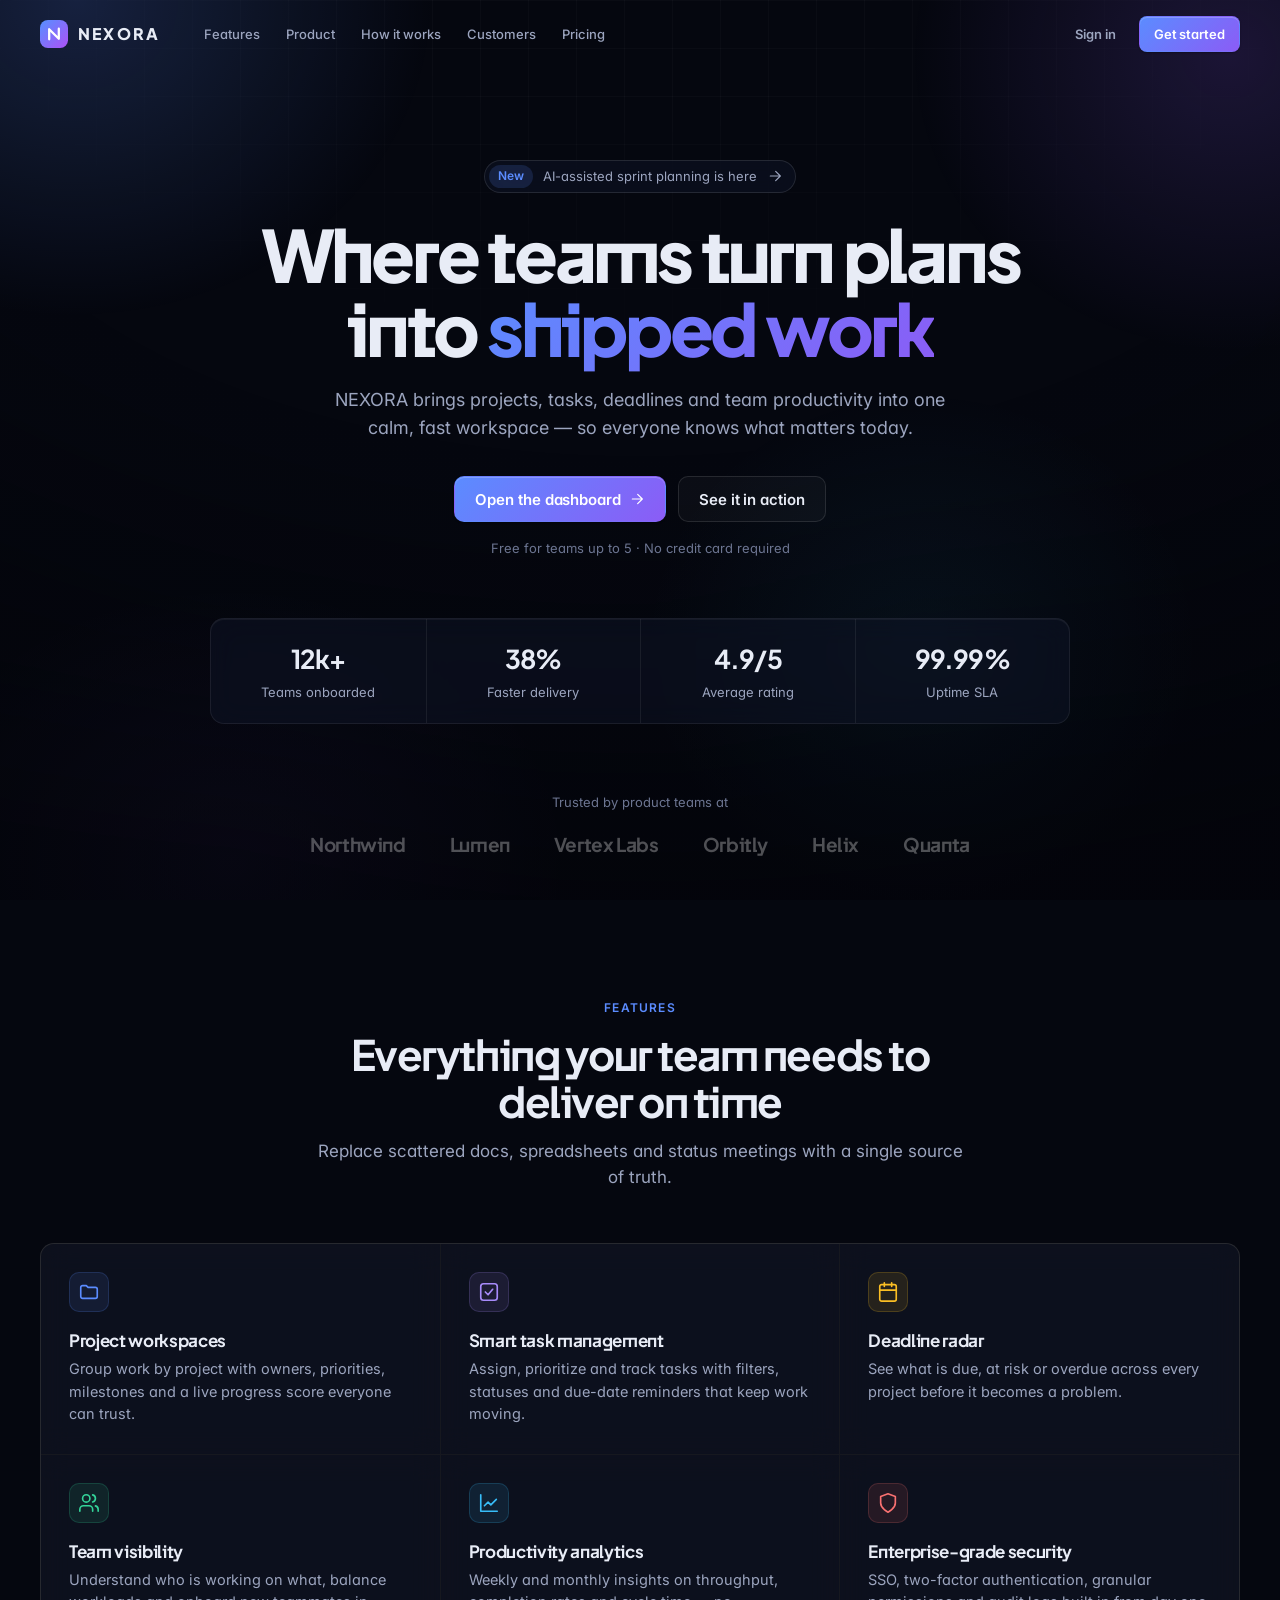
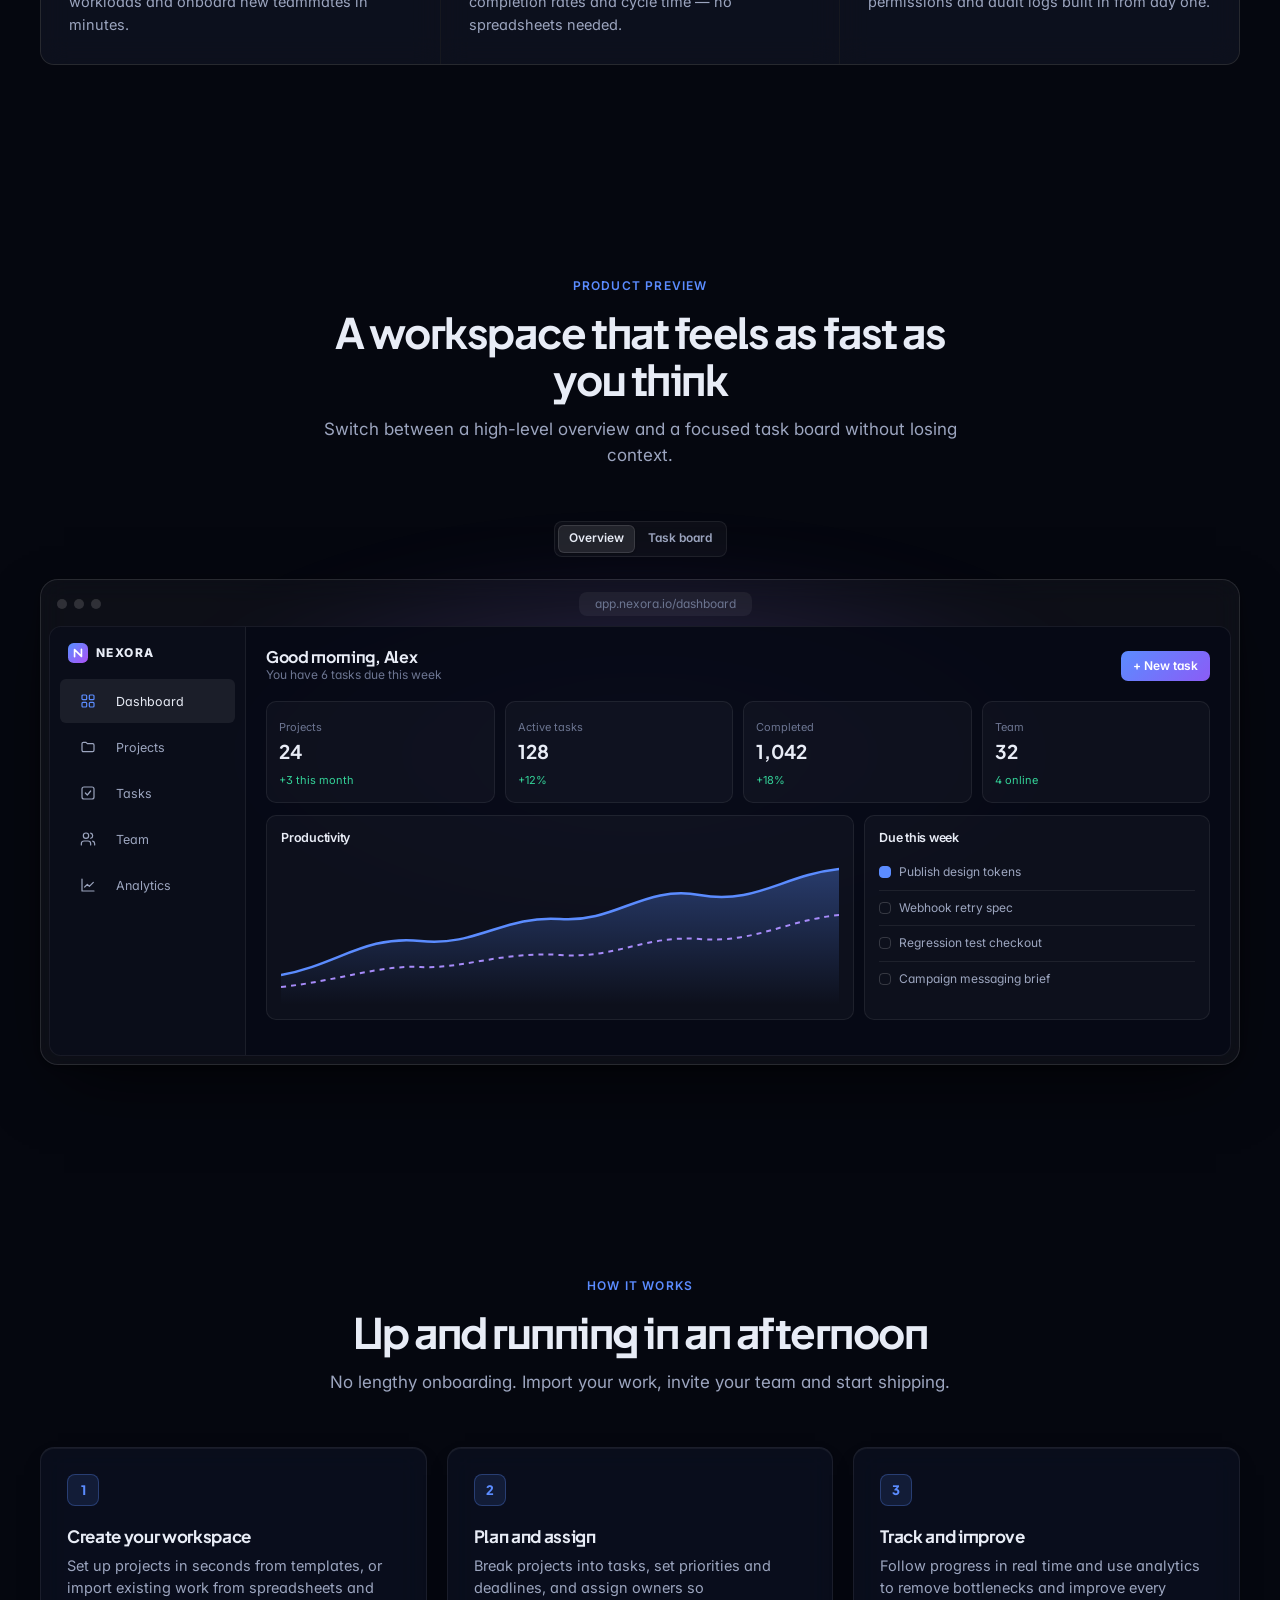
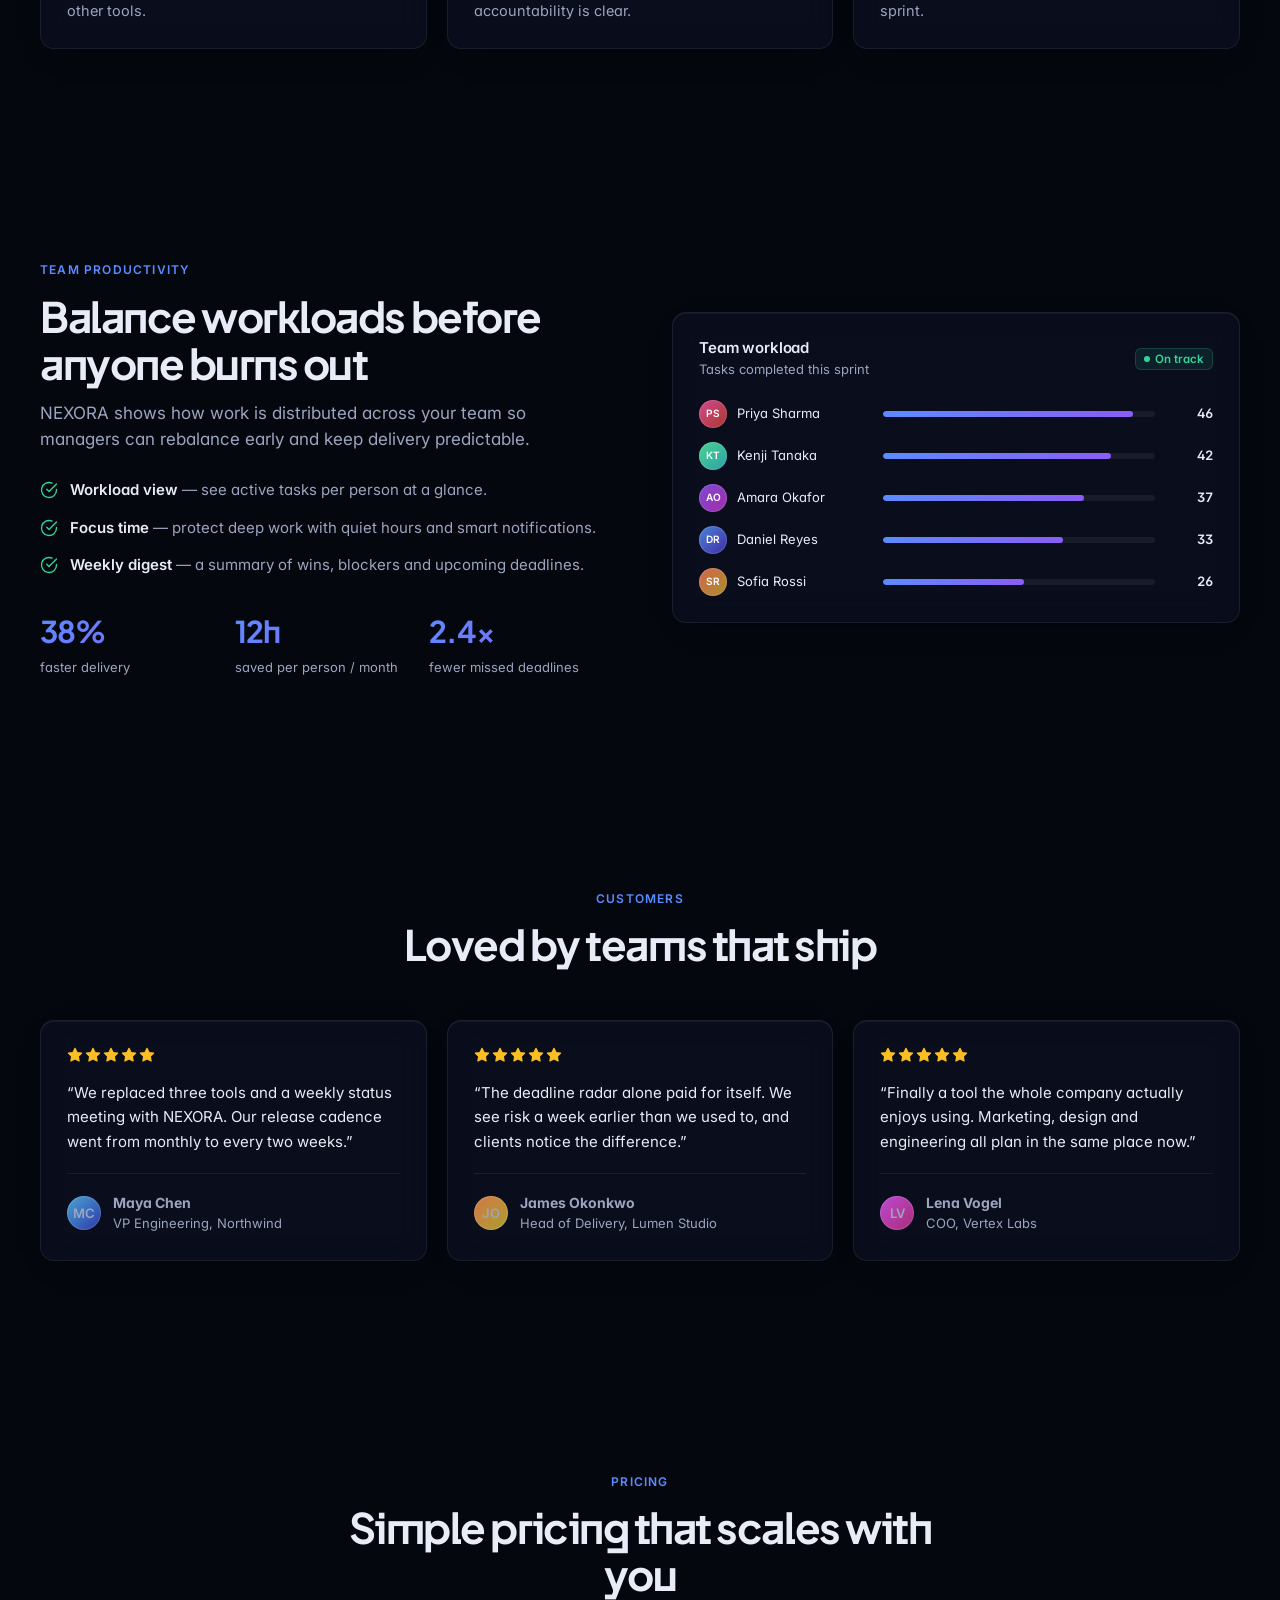
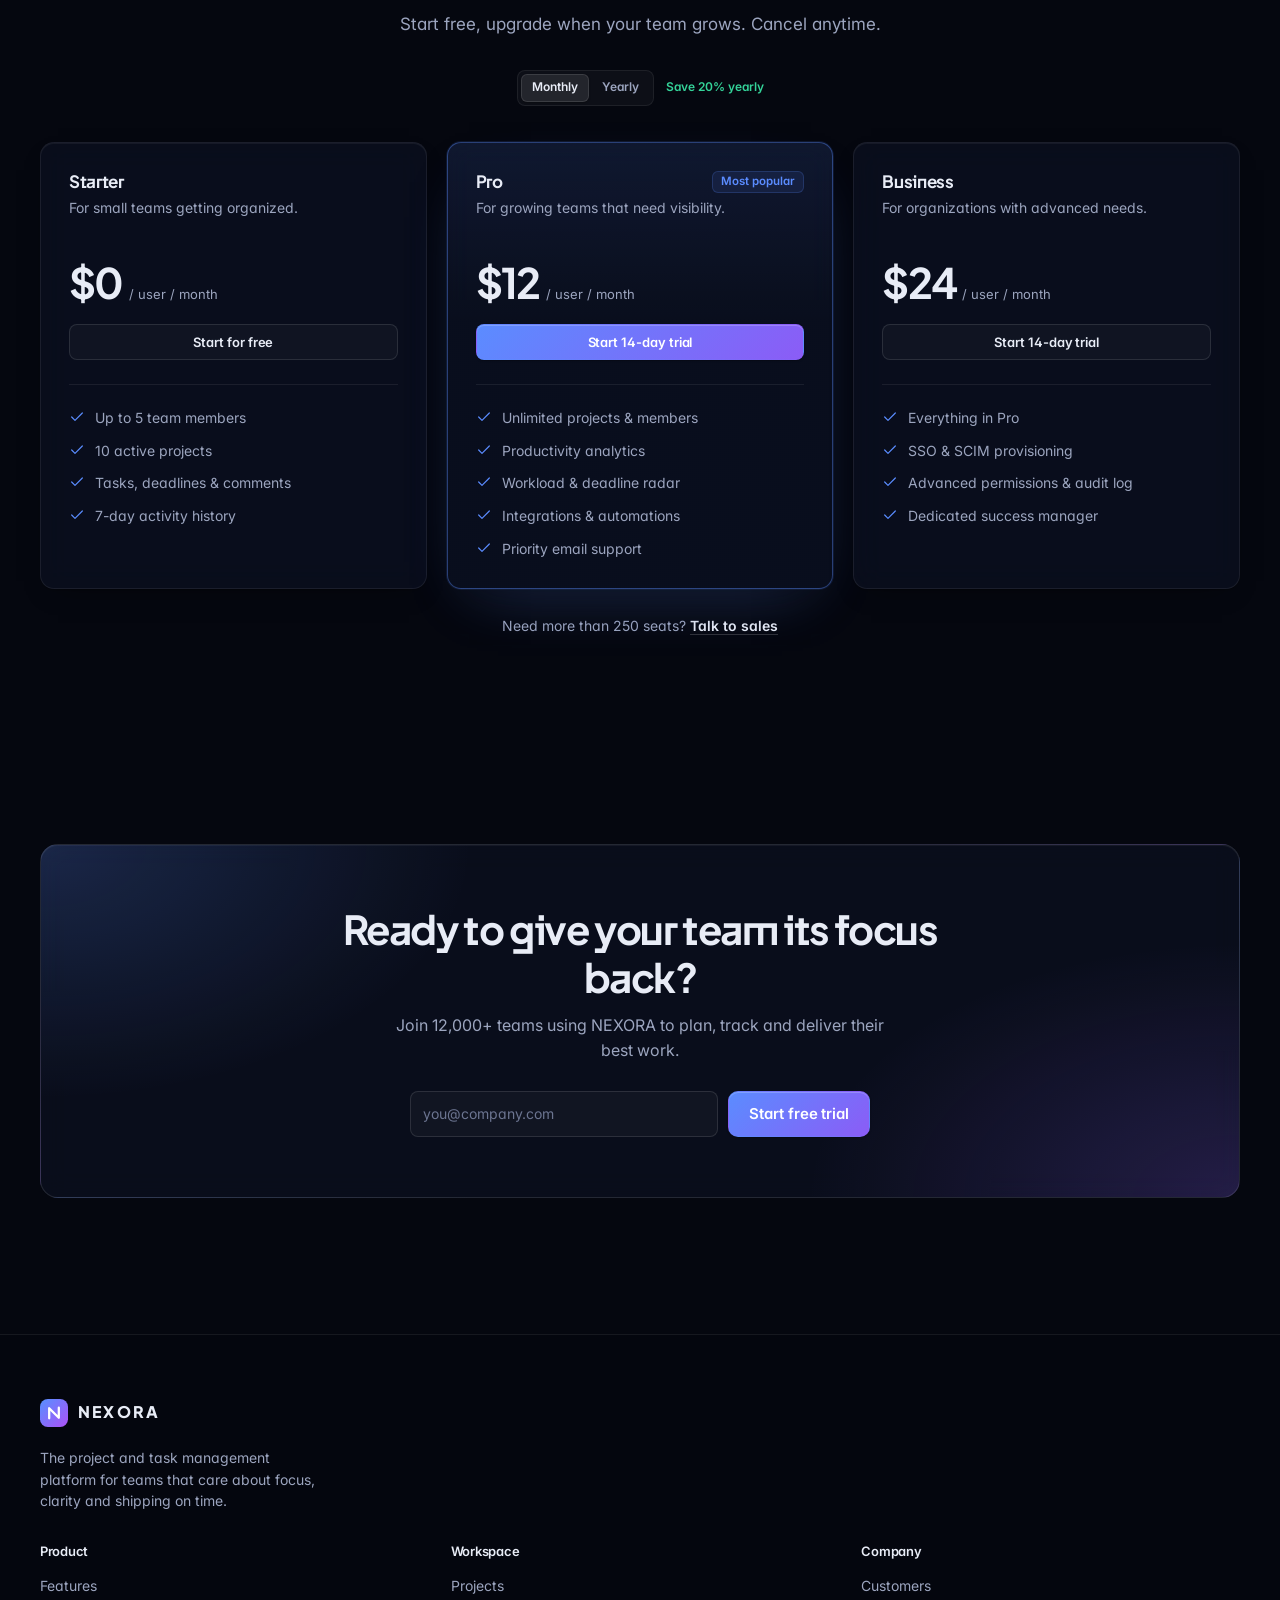
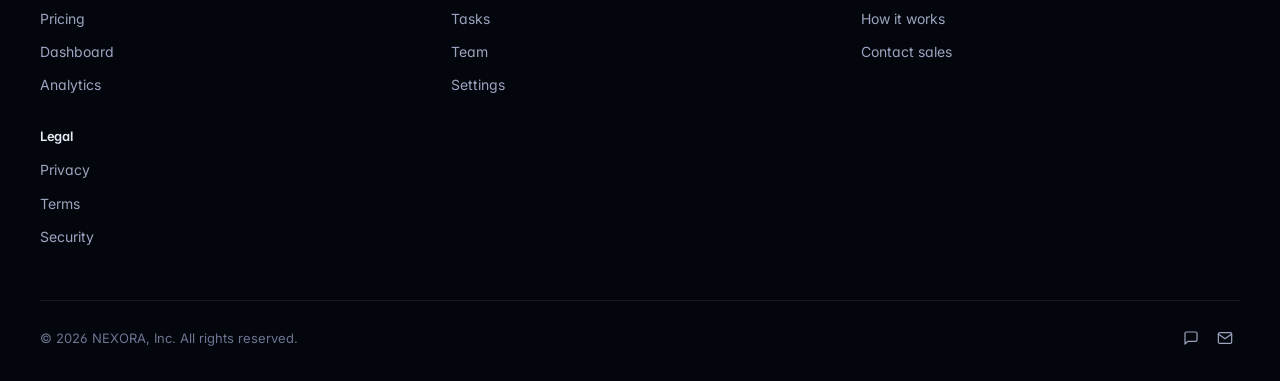
==== index.html @ 185739d5 "Create NEXORA version 1" ====
<!DOCTYPE html>
<html lang="en">
<head>
  <meta charset="UTF-8">
  <meta name="viewport" content="width=device-width, initial-scale=1">
  <title>NEXORA — Project & task management for high-performing teams</title>
  <meta name="description" content="NEXORA helps teams organize projects, tasks, deadlines and productivity in one calm, fast workspace.">
  <meta name="theme-color" content="#060913">
  <link rel="icon" href="assets/logo.svg" type="image/svg+xml">
  <link rel="preconnect" href="https://fonts.googleapis.com">
  <link rel="preconnect" href="https://fonts.gstatic.com" crossorigin>
  <link rel="stylesheet" href="https://fonts.googleapis.com/css2?family=Inter:wght@400;500;600;700&family=Plus+Jakarta+Sans:wght@600;700;800&display=swap" media="print" onload="this.media='all'">
  <noscript><link rel="stylesheet" href="https://fonts.googleapis.com/css2?family=Inter:wght@400;500;600;700&family=Plus+Jakarta+Sans:wght@600;700;800&display=swap"></noscript>
  <link rel="stylesheet" href="css/styles.css">
  <script>try{var a=JSON.parse(localStorage.getItem('nexora:appearance'))||{};for(var k in a)document.documentElement.setAttribute('data-'+k,a[k])}catch(e){}</script>
</head>
<body class="landing" data-page="landing">
  <a class="skip-link" href="#main">Skip to main content</a>

  <header class="site-header" id="site-header">
    <div class="container">
      <a href="index.html" class="brand" aria-label="NEXORA home">
        <img src="assets/logo.svg" alt="" width="32" height="32">
        <span>NEXORA</span>
      </a>
      <nav class="site-nav" aria-label="Primary">
        <ul>
          <li><a href="#features">Features</a></li>
          <li><a href="#preview">Product</a></li>
          <li><a href="#how-it-works">How it works</a></li>
          <li><a href="#testimonials">Customers</a></li>
          <li><a href="#pricing">Pricing</a></li>
        </ul>
      </nav>
      <div class="header-actions">
        <a href="dashboard.html" class="btn btn-ghost">Sign in</a>
        <a href="dashboard.html" class="btn btn-primary">Get started</a>
        <button class="btn-icon menu-toggle" type="button" aria-label="Open menu" aria-expanded="false" aria-controls="mobile-menu" data-action="toggle-site-menu">
          <span data-icon="menu"></span>
        </button>
      </div>
    </div>
    <nav class="mobile-menu" id="mobile-menu" aria-label="Mobile" hidden>
      <ul>
        <li><a href="#features">Features</a></li>
        <li><a href="#preview">Product</a></li>
        <li><a href="#how-it-works">How it works</a></li>
        <li><a href="#testimonials">Customers</a></li>
        <li><a href="#pricing">Pricing</a></li>
      </ul>
      <a href="dashboard.html" class="btn btn-secondary">Sign in</a>
      <a href="dashboard.html" class="btn btn-primary">Get started free</a>
    </nav>
  </header>

  <main id="main">
    <!-- Hero -->
    <section class="hero" aria-labelledby="hero-title">
      <div class="container">
        <a href="#features" class="hero-badge">
          <span class="tag">New</span>
          AI-assisted sprint planning is here
          <span data-icon="arrow-right" data-icon-class="icon-sm"></span>
        </a>
        <h1 class="hero-title" id="hero-title">Where teams turn plans into <span class="gradient-text">shipped work</span></h1>
        <p class="hero-sub">NEXORA brings projects, tasks, deadlines and team productivity into one calm, fast workspace — so everyone knows what matters today.</p>
        <div class="hero-actions">
          <a href="dashboard.html" class="btn btn-primary btn-lg">
            Open the dashboard
            <span data-icon="arrow-right" data-icon-class="icon-sm"></span>
          </a>
          <a href="#preview" class="btn btn-secondary btn-lg">See it in action</a>
        </div>
        <p class="hero-note">Free for teams up to 5 · No credit card required</p>

        <ul class="hero-stats" aria-label="NEXORA in numbers">
          <li class="hero-stat"><strong>12k+</strong><span>Teams onboarded</span></li>
          <li class="hero-stat"><strong>38%</strong><span>Faster delivery</span></li>
          <li class="hero-stat"><strong>4.9/5</strong><span>Average rating</span></li>
          <li class="hero-stat"><strong>99.99%</strong><span>Uptime SLA</span></li>
        </ul>

        <div class="logos">
          <p>Trusted by product teams at</p>
          <div class="logo-row" aria-label="Customer logos">
            <span>Northwind</span>
            <span>Lumen</span>
            <span>Vertex&nbsp;Labs</span>
            <span>Orbitly</span>
            <span>Helix</span>
            <span>Quanta</span>
          </div>
        </div>
      </div>
    </section>

    <!-- Features -->
    <section class="section" id="features" aria-labelledby="features-title">
      <div class="container">
        <div class="section-head">
          <span class="eyebrow">Features</span>
          <h2 class="section-title" id="features-title">Everything your team needs to deliver on time</h2>
          <p class="section-sub">Replace scattered docs, spreadsheets and status meetings with a single source of truth.</p>
        </div>
        <div class="features-grid">
          <article class="card feature-card">
            <span class="icon-tile" data-tone="accent"><span data-icon="folder" data-icon-class="icon-lg"></span></span>
            <h3>Project workspaces</h3>
            <p>Group work by project with owners, priorities, milestones and a live progress score everyone can trust.</p>
          </article>
          <article class="card feature-card">
            <span class="icon-tile" data-tone="violet"><span data-icon="check-square" data-icon-class="icon-lg"></span></span>
            <h3>Smart task management</h3>
            <p>Assign, prioritize and track tasks with filters, statuses and due-date reminders that keep work moving.</p>
          </article>
          <article class="card feature-card">
            <span class="icon-tile" data-tone="warning"><span data-icon="calendar" data-icon-class="icon-lg"></span></span>
            <h3>Deadline radar</h3>
            <p>See what is due, at risk or overdue across every project before it becomes a problem.</p>
          </article>
          <article class="card feature-card">
            <span class="icon-tile" data-tone="success"><span data-icon="users" data-icon-class="icon-lg"></span></span>
            <h3>Team visibility</h3>
            <p>Understand who is working on what, balance workloads and onboard new teammates in minutes.</p>
          </article>
          <article class="card feature-card">
            <span class="icon-tile" data-tone="info"><span data-icon="chart" data-icon-class="icon-lg"></span></span>
            <h3>Productivity analytics</h3>
            <p>Weekly and monthly insights on throughput, completion rates and cycle time — no spreadsheets needed.</p>
          </article>
          <article class="card feature-card">
            <span class="icon-tile" data-tone="danger"><span data-icon="shield" data-icon-class="icon-lg"></span></span>
            <h3>Enterprise-grade security</h3>
            <p>SSO, two-factor authentication, granular permissions and audit logs built in from day one.</p>
          </article>
        </div>
      </div>
    </section>

    <!-- Product preview -->
    <section class="section" id="preview" aria-labelledby="preview-title">
      <div class="container">
        <div class="section-head">
          <span class="eyebrow">Product preview</span>
          <h2 class="section-title" id="preview-title">A workspace that feels as fast as you think</h2>
          <p class="section-sub">Switch between a high-level overview and a focused task board without losing context.</p>
        </div>

        <div class="preview" data-tabs>
          <div class="preview-tabs">
            <div class="segmented" role="tablist" aria-label="Product preview views">
              <button type="button" role="tab" id="tab-overview" aria-controls="panel-overview" aria-selected="true">Overview</button>
              <button type="button" role="tab" id="tab-board" aria-controls="panel-board" aria-selected="false" tabindex="-1">Task board</button>
            </div>
          </div>

          <div class="preview-frame">
            <div class="preview-chrome" aria-hidden="true">
              <span></span><span></span><span></span>
              <span class="url">app.nexora.io/dashboard</span>
            </div>
            <div class="preview-window">
              <div class="mock-side" aria-hidden="true">
                <div class="mock-brand"><img src="assets/logo.svg" alt="">NEXORA</div>
                <div class="mock-nav">
                  <span class="active"><span data-icon="dashboard" data-icon-class="icon-sm"></span>Dashboard</span>
                  <span><span data-icon="folder" data-icon-class="icon-sm"></span>Projects</span>
                  <span><span data-icon="check-square" data-icon-class="icon-sm"></span>Tasks</span>
                  <span><span data-icon="users" data-icon-class="icon-sm"></span>Team</span>
                  <span><span data-icon="chart" data-icon-class="icon-sm"></span>Analytics</span>
                </div>
              </div>

              <div class="mock-main" role="tabpanel" id="panel-overview" aria-labelledby="tab-overview">
                <div class="mock-head">
                  <div>
                    <h3>Good morning, Alex</h3>
                    <p>You have 6 tasks due this week</p>
                  </div>
                  <span class="mock-pill">+ New task</span>
                </div>
                <div class="mock-stats">
                  <div class="mock-stat"><span>Projects</span><strong>24</strong><em>+3 this month</em></div>
                  <div class="mock-stat"><span>Active tasks</span><strong>128</strong><em>+12%</em></div>
                  <div class="mock-stat"><span>Completed</span><strong>1,042</strong><em>+18%</em></div>
                  <div class="mock-stat"><span>Team</span><strong>32</strong><em>4 online</em></div>
                </div>
                <div class="mock-grid">
                  <div class="mock-card">
                    <h4>Productivity</h4>
                    <svg class="mock-chart" viewBox="0 0 400 150" preserveAspectRatio="none" aria-hidden="true">
                      <defs>
                        <linearGradient id="mockFill" x1="0" y1="0" x2="0" y2="1">
                          <stop offset="0" stop-color="#5b8cff" stop-opacity=".35"/>
                          <stop offset="1" stop-color="#5b8cff" stop-opacity="0"/>
                        </linearGradient>
                      </defs>
                      <path d="M0 120 C40 110 60 80 100 86 S160 60 200 64 S260 30 300 40 S360 20 400 14 V150 H0Z" fill="url(#mockFill)"/>
                      <path d="M0 120 C40 110 60 80 100 86 S160 60 200 64 S260 30 300 40 S360 20 400 14" fill="none" stroke="#5b8cff" stroke-width="2.5" vector-effect="non-scaling-stroke"/>
                      <path d="M0 132 C40 126 70 110 100 112 S160 96 200 100 S260 80 300 84 S360 66 400 60" fill="none" stroke="#a78bfa" stroke-width="2" stroke-dasharray="5 5" vector-effect="non-scaling-stroke"/>
                    </svg>
                  </div>
                  <div class="mock-card">
                    <h4>Due this week</h4>
                    <div class="mock-task"><i class="done"></i><span>Publish design tokens</span></div>
                    <div class="mock-task"><i></i><span>Webhook retry spec</span></div>
                    <div class="mock-task"><i></i><span>Regression test checkout</span></div>
                    <div class="mock-task"><i></i><span>Campaign messaging brief</span></div>
                  </div>
                </div>
              </div>

              <div class="mock-main" role="tabpanel" id="panel-board" aria-labelledby="tab-board" hidden>
                <div class="mock-head">
                  <div>
                    <h3>Atlas Mobile App</h3>
                    <p>Sprint 14 · 9 days remaining</p>
                  </div>
                  <span class="mock-pill">+ Add task</span>
                </div>
                <div class="mock-board">
                  <div class="mock-col">
                    <h4>To do <span>3</span></h4>
                    <div class="mock-ticket"><p>Usability test new navigation</p><div class="row"><span class="badge" data-tone="warning">Medium</span><span class="avatar avatar-xs" style="--hue:12">SR</span></div></div>
                    <div class="mock-ticket"><p>Offline banner copy</p><div class="row"><span class="badge" data-tone="success">Low</span><span class="avatar avatar-xs" style="--hue:262">AO</span></div></div>
                  </div>
                  <div class="mock-col">
                    <h4>In progress <span>2</span></h4>
                    <div class="mock-ticket"><p>Offline sync conflict rules</p><div class="row"><span class="badge" data-tone="danger">High</span><span class="avatar avatar-xs" style="--hue:330">PS</span></div></div>
                    <div class="mock-ticket"><p>Push permission flow</p><div class="row"><span class="badge" data-tone="warning">Medium</span><span class="avatar avatar-xs" style="--hue:150">KT</span></div></div>
                  </div>
                  <div class="mock-col">
                    <h4>Done <span>5</span></h4>
                    <div class="mock-ticket"><p>New tab bar icons</p><div class="row"><span class="badge" data-tone="success">Low</span><span class="avatar avatar-xs" style="--hue:12">SR</span></div></div>
                    <div class="mock-ticket"><p>Crash reporting setup</p><div class="row"><span class="badge" data-tone="danger">High</span><span class="avatar avatar-xs" style="--hue:190">LM</span></div></div>
                  </div>
                </div>
              </div>
            </div>
          </div>
        </div>
      </div>
    </section>

    <!-- How it works -->
    <section class="section" id="how-it-works" aria-labelledby="how-title">
      <div class="container">
        <div class="section-head">
          <span class="eyebrow">How it works</span>
          <h2 class="section-title" id="how-title">Up and running in an afternoon</h2>
          <p class="section-sub">No lengthy onboarding. Import your work, invite your team and start shipping.</p>
        </div>
        <ol class="steps">
          <li class="card step">
            <span class="step-num" aria-hidden="true">1</span>
            <h3>Create your workspace</h3>
            <p>Set up projects in seconds from templates, or import existing work from spreadsheets and other tools.</p>
          </li>
          <li class="card step">
            <span class="step-num" aria-hidden="true">2</span>
            <h3>Plan and assign</h3>
            <p>Break projects into tasks, set priorities and deadlines, and assign owners so accountability is clear.</p>
          </li>
          <li class="card step">
            <span class="step-num" aria-hidden="true">3</span>
            <h3>Track and improve</h3>
            <p>Follow progress in real time and use analytics to remove bottlenecks and improve every sprint.</p>
          </li>
        </ol>
      </div>
    </section>

    <!-- Team productivity -->
    <section class="section" id="productivity" aria-labelledby="productivity-title">
      <div class="container split">
        <div>
          <div class="section-head">
            <span class="eyebrow">Team productivity</span>
            <h2 class="section-title" id="productivity-title">Balance workloads before anyone burns out</h2>
            <p class="section-sub">NEXORA shows how work is distributed across your team so managers can rebalance early and keep delivery predictable.</p>
          </div>
          <ul class="check-points">
            <li><span data-icon="check-circle"></span><span><strong>Workload view</strong> — see active tasks per person at a glance.</span></li>
            <li><span data-icon="check-circle"></span><span><strong>Focus time</strong> — protect deep work with quiet hours and smart notifications.</span></li>
            <li><span data-icon="check-circle"></span><span><strong>Weekly digest</strong> — a summary of wins, blockers and upcoming deadlines.</span></li>
          </ul>
          <div class="metric-row">
            <div class="metric"><strong class="gradient-text">38%</strong><span>faster delivery</span></div>
            <div class="metric"><strong class="gradient-text">12h</strong><span>saved per person / month</span></div>
            <div class="metric"><strong class="gradient-text">2.4×</strong><span>fewer missed deadlines</span></div>
          </div>
        </div>

        <div class="card productivity-card glass">
          <div class="row between">
            <div>
              <h3 class="card-title">Team workload</h3>
              <p class="card-sub">Tasks completed this sprint</p>
            </div>
            <span class="badge badge-dot" data-tone="success">On track</span>
          </div>
          <ul class="hbar-list">
            <li class="hbar"><span class="hbar-label"><span class="avatar avatar-sm" style="--hue:330">PS</span><span class="truncate">Priya Sharma</span></span><span class="hbar-track"><span class="hbar-fill" style="--value:92%"></span></span><span class="hbar-value">46</span></li>
            <li class="hbar"><span class="hbar-label"><span class="avatar avatar-sm" style="--hue:150">KT</span><span class="truncate">Kenji Tanaka</span></span><span class="hbar-track"><span class="hbar-fill" style="--value:84%"></span></span><span class="hbar-value">42</span></li>
            <li class="hbar"><span class="hbar-label"><span class="avatar avatar-sm" style="--hue:262">AO</span><span class="truncate">Amara Okafor</span></span><span class="hbar-track"><span class="hbar-fill" style="--value:74%"></span></span><span class="hbar-value">37</span></li>
            <li class="hbar"><span class="hbar-label"><span class="avatar avatar-sm" style="--hue:215">DR</span><span class="truncate">Daniel Reyes</span></span><span class="hbar-track"><span class="hbar-fill" style="--value:66%"></span></span><span class="hbar-value">33</span></li>
            <li class="hbar"><span class="hbar-label"><span class="avatar avatar-sm" style="--hue:12">SR</span><span class="truncate">Sofia Rossi</span></span><span class="hbar-track"><span class="hbar-fill" style="--value:52%"></span></span><span class="hbar-value">26</span></li>
          </ul>
        </div>
      </div>
    </section>

    <!-- Testimonials -->
    <section class="section" id="testimonials" aria-labelledby="testimonials-title">
      <div class="container">
        <div class="section-head">
          <span class="eyebrow">Customers</span>
          <h2 class="section-title" id="testimonials-title">Loved by teams that ship</h2>
        </div>
        <div class="testimonials">
          <figure class="card testimonial">
            <div class="stars" role="img" aria-label="5 out of 5 stars">
              <span data-icon="star" data-icon-class="icon-sm"></span><span data-icon="star" data-icon-class="icon-sm"></span><span data-icon="star" data-icon-class="icon-sm"></span><span data-icon="star" data-icon-class="icon-sm"></span><span data-icon="star" data-icon-class="icon-sm"></span>
            </div>
            <blockquote>“We replaced three tools and a weekly status meeting with NEXORA. Our release cadence went from monthly to every two weeks.”</blockquote>
            <figcaption>
              <span class="avatar" style="--hue:200">MC</span>
              <span><strong>Maya Chen</strong><span>VP Engineering, Northwind</span></span>
            </figcaption>
          </figure>
          <figure class="card testimonial">
            <div class="stars" role="img" aria-label="5 out of 5 stars">
              <span data-icon="star" data-icon-class="icon-sm"></span><span data-icon="star" data-icon-class="icon-sm"></span><span data-icon="star" data-icon-class="icon-sm"></span><span data-icon="star" data-icon-class="icon-sm"></span><span data-icon="star" data-icon-class="icon-sm"></span>
            </div>
            <blockquote>“The deadline radar alone paid for itself. We see risk a week earlier than we used to, and clients notice the difference.”</blockquote>
            <figcaption>
              <span class="avatar" style="--hue:20">JO</span>
              <span><strong>James Okonkwo</strong><span>Head of Delivery, Lumen Studio</span></span>
            </figcaption>
          </figure>
          <figure class="card testimonial">
            <div class="stars" role="img" aria-label="5 out of 5 stars">
              <span data-icon="star" data-icon-class="icon-sm"></span><span data-icon="star" data-icon-class="icon-sm"></span><span data-icon="star" data-icon-class="icon-sm"></span><span data-icon="star" data-icon-class="icon-sm"></span><span data-icon="star" data-icon-class="icon-sm"></span>
            </div>
            <blockquote>“Finally a tool the whole company actually enjoys using. Marketing, design and engineering all plan in the same place now.”</blockquote>
            <figcaption>
              <span class="avatar" style="--hue:290">LV</span>
              <span><strong>Lena Vogel</strong><span>COO, Vertex Labs</span></span>
            </figcaption>
          </figure>
        </div>
      </div>
    </section>

    <!-- Pricing -->
    <section class="section" id="pricing" aria-labelledby="pricing-title">
      <div class="container">
        <div class="section-head">
          <span class="eyebrow">Pricing</span>
          <h2 class="section-title" id="pricing-title">Simple pricing that scales with you</h2>
          <p class="section-sub">Start free, upgrade when your team grows. Cancel anytime.</p>
        </div>

        <div class="billing-toggle">
          <div class="segmented" role="group" aria-label="Billing period">
            <button type="button" aria-pressed="true" data-billing="monthly">Monthly</button>
            <button type="button" aria-pressed="false" data-billing="yearly">Yearly</button>
          </div>
          <span class="save-tag">Save 20% yearly</span>
        </div>

        <div class="pricing-grid">
          <article class="card price-card">
            <h3 class="price-name">Starter</h3>
            <p class="price-desc">For small teams getting organized.</p>
            <p class="price"><strong data-monthly="$0" data-yearly="$0">$0</strong><span>/ user / month</span></p>
            <a href="dashboard.html" class="btn btn-secondary btn-block">Start for free</a>
            <ul class="price-features">
              <li><span data-icon="check" data-icon-class="icon-sm"></span>Up to 5 team members</li>
              <li><span data-icon="check" data-icon-class="icon-sm"></span>10 active projects</li>
              <li><span data-icon="check" data-icon-class="icon-sm"></span>Tasks, deadlines &amp; comments</li>
              <li><span data-icon="check" data-icon-class="icon-sm"></span>7-day activity history</li>
            </ul>
          </article>
          <article class="card price-card featured">
            <div class="row between">
              <h3 class="price-name">Pro</h3>
              <span class="badge" data-tone="accent">Most popular</span>
            </div>
            <p class="price-desc">For growing teams that need visibility.</p>
            <p class="price"><strong data-monthly="$12" data-yearly="$10">$12</strong><span>/ user / month</span></p>
            <a href="dashboard.html" class="btn btn-primary btn-block">Start 14-day trial</a>
            <ul class="price-features">
              <li><span data-icon="check" data-icon-class="icon-sm"></span>Unlimited projects &amp; members</li>
              <li><span data-icon="check" data-icon-class="icon-sm"></span>Productivity analytics</li>
              <li><span data-icon="check" data-icon-class="icon-sm"></span>Workload &amp; deadline radar</li>
              <li><span data-icon="check" data-icon-class="icon-sm"></span>Integrations &amp; automations</li>
              <li><span data-icon="check" data-icon-class="icon-sm"></span>Priority email support</li>
            </ul>
          </article>
          <article class="card price-card">
            <h3 class="price-name">Business</h3>
            <p class="price-desc">For organizations with advanced needs.</p>
            <p class="price"><strong data-monthly="$24" data-yearly="$20">$24</strong><span>/ user / month</span></p>
            <a href="dashboard.html" class="btn btn-secondary btn-block">Start 14-day trial</a>
            <ul class="price-features">
              <li><span data-icon="check" data-icon-class="icon-sm"></span>Everything in Pro</li>
              <li><span data-icon="check" data-icon-class="icon-sm"></span>SSO &amp; SCIM provisioning</li>
              <li><span data-icon="check" data-icon-class="icon-sm"></span>Advanced permissions &amp; audit log</li>
              <li><span data-icon="check" data-icon-class="icon-sm"></span>Dedicated success manager</li>
            </ul>
          </article>
        </div>
        <p class="pricing-note">Need more than 250 seats? <a href="#cta">Talk to sales</a></p>
      </div>
    </section>

    <!-- CTA -->
    <section class="section" id="cta" aria-labelledby="cta-title">
      <div class="container">
        <div class="cta-band">
          <h2 id="cta-title">Ready to give your team its focus back?</h2>
          <p>Join 12,000+ teams using NEXORA to plan, track and deliver their best work.</p>
          <form class="cta-form" id="cta-form" novalidate>
            <div class="field">
              <label class="sr-only" for="cta-email">Work email</label>
              <input class="input" id="cta-email" name="email" type="email" placeholder="you@company.com" autocomplete="email" required data-label="Work email">
            </div>
            <button type="submit" class="btn btn-primary btn-lg">Start free trial</button>
          </form>
        </div>
      </div>
    </section>
  </main>

  <footer class="site-footer">
    <div class="container">
      <div class="footer-grid">
        <div class="footer-brand">
          <a href="index.html" class="brand" aria-label="NEXORA home">
            <img src="assets/logo.svg" alt="" width="32" height="32">
            <span>NEXORA</span>
          </a>
          <p>The project and task management platform for teams that care about focus, clarity and shipping on time.</p>
        </div>
        <nav class="footer-col" aria-label="Product">
          <h3>Product</h3>
          <ul>
            <li><a href="#features">Features</a></li>
            <li><a href="#pricing">Pricing</a></li>
            <li><a href="dashboard.html">Dashboard</a></li>
            <li><a href="analytics.html">Analytics</a></li>
          </ul>
        </nav>
        <nav class="footer-col" aria-label="Workspace">
          <h3>Workspace</h3>
          <ul>
            <li><a href="projects.html">Projects</a></li>
            <li><a href="tasks.html">Tasks</a></li>
            <li><a href="team.html">Team</a></li>
            <li><a href="settings.html">Settings</a></li>
          </ul>
        </nav>
        <nav class="footer-col" aria-label="Company">
          <h3>Company</h3>
          <ul>
            <li><a href="#testimonials">Customers</a></li>
            <li><a href="#how-it-works">How it works</a></li>
            <li><a href="#cta">Contact sales</a></li>
          </ul>
        </nav>
        <nav class="footer-col" aria-label="Legal">
          <h3>Legal</h3>
          <ul>
            <li><button type="button" class="link-btn" data-action="coming-soon" data-label="Our privacy policy">Privacy</button></li>
            <li><button type="button" class="link-btn" data-action="coming-soon" data-label="Our terms of service">Terms</button></li>
            <li><button type="button" class="link-btn" data-action="coming-soon" data-label="Our security overview">Security</button></li>
          </ul>
        </nav>
      </div>
      <div class="footer-bottom">
        <p>© <span data-year>2026</span> NEXORA, Inc. All rights reserved.</p>
        <div class="socials">
          <button type="button" class="btn-icon sm" data-action="coming-soon" data-label="The NEXORA community" aria-label="NEXORA community"><span data-icon="message" data-icon-class="icon-sm"></span></button>          <a class="btn-icon sm" href="mailto:hello@nexora.app" aria-label="Email NEXORA"><span data-icon="mail" data-icon-class="icon-sm"></span></a>
        </div>
      </div>
    </div>
  </footer>

  <script src="js/main.js" defer></script>
</body>
</html>
---- css/styles.css ----
/* ==========================================================================
   NEXORA — Version 1 · Dark Glassmorphism
   --------------------------------------------------------------------------
   All visual decisions live in the design tokens (section 1). Markup and
   JavaScript only rely on class names, so another visual version can replace
   this file (or override the tokens) without touching HTML or JS.

   Depth model
   · Canvas   — near-black base, ambient gradient orbs, faint grid, vignette
   · Glass 1  — content cards: most transparent, light blur
   · Glass 2  — app chrome (sidebar, topbar): denser, stronger blur
   · Glass 3  — overlays (menus, modals, toasts): densest, strongest blur

   1. Design tokens
   2. Base & canvas
   3. Utilities
   4. Components
   5. App shell (sidebar + topbar)
   6. Landing page
   7. App pages
   8. Charts
   9. Loading states
   10. Responsive
   11. User preferences & reduced motion
   ========================================================================== */

/* 1. Design tokens --------------------------------------------------------- */
:root {
  color-scheme: dark;

  --font-sans: "Inter", system-ui, -apple-system, "Segoe UI", Roboto, sans-serif;
  --font-display: "Plus Jakarta Sans", var(--font-sans);

  --fs-xs: 12px;
  --fs-sm: 13px;
  --fs-base: 14px;
  --fs-md: 15px;
  --fs-lg: 16px;
  --fs-xl: 20px;
  --fs-2xl: 26px;

  --bg: #05070f;
  --bg-elevated: #0a0f1e;

  /* Glass levels */
  --glass-0: rgba(255, 255, 255, 0.03);
  --glass-1: rgba(17, 23, 43, 0.46);
  --glass-2: rgba(10, 14, 29, 0.66);
  --glass-3: rgba(13, 18, 36, 0.9);
  --blur-1: 14px;
  --blur-2: 22px;
  --blur-3: 30px;
  --glass-edge: inset 0 1px 0 rgba(255, 255, 255, 0.05);

  --surface-hover: rgba(255, 255, 255, 0.05);
  --surface-active: rgba(255, 255, 255, 0.08);

  --border-1: rgba(255, 255, 255, 0.07);
  --border-2: rgba(255, 255, 255, 0.11);
  --border-3: rgba(255, 255, 255, 0.17);

  --text: #e8ecf6;
  --text-muted: #9ca5bf;
  --text-subtle: #6c7591;

  --accent: #5b8cff;
  --accent-rgb: 91, 140, 255;
  --accent-2: #8b5cf6;
  --accent-2-rgb: 139, 92, 246;
  --accent-contrast: #ffffff;
  --gradient: linear-gradient(135deg, var(--accent), var(--accent-2));

  --success-rgb: 52, 211, 153;
  --warning-rgb: 251, 191, 36;
  --danger-rgb: 248, 113, 113;
  --info-rgb: 56, 189, 248;
  --violet-rgb: 167, 139, 250;
  --neutral-rgb: 156, 165, 191;
  --success: rgb(var(--success-rgb));
  --warning: rgb(var(--warning-rgb));
  --danger: rgb(var(--danger-rgb));

  --radius-xs: 5px;
  --radius-sm: 8px;
  --radius-md: 10px;
  --radius-lg: 14px;
  --radius-xl: 18px;
  --radius-full: 999px;

  --shadow-1: 0 1px 2px rgba(0, 0, 0, 0.25), 0 10px 28px -18px rgba(0, 0, 0, 0.7);
  --shadow-2: 0 18px 40px -22px rgba(0, 0, 0, 0.75);
  --shadow-3: 0 28px 70px -24px rgba(0, 0, 0, 0.8), 0 2px 10px rgba(0, 0, 0, 0.35);
  --focus-ring: 0 0 0 3px rgba(var(--accent-rgb), 0.28);

  --sidebar-w: 248px;
  --topbar-h: 60px;
  --page-pad: 32px;
  --gap: 20px;
  --density: 1;

  --ease: cubic-bezier(0.2, 0.8, 0.2, 1);
  --dur: 0.18s;
}

[data-accent="violet"] {
  --accent: #8b5cf6;
  --accent-rgb: 139, 92, 246;
  --accent-2: #d946ef;
  --accent-2-rgb: 217, 70, 239;
}
[data-accent="cyan"] {
  --accent: #22d3ee;
  --accent-rgb: 34, 211, 238;
  --accent-2: #3b82f6;
  --accent-2-rgb: 59, 130, 246;
  --accent-contrast: #04121f;
}
[data-accent="emerald"] {
  --accent: #10b981;
  --accent-rgb: 16, 185, 129;
  --accent-2: #22d3ee;
  --accent-2-rgb: 34, 211, 238;
  --accent-contrast: #03140f;
}
[data-density="compact"] { --density: 0.78; --gap: 16px; }
[data-transparency="reduced"] {
  --glass-1: rgba(15, 20, 38, 0.97);
  --glass-2: rgba(10, 14, 29, 0.99);
  --glass-3: rgba(13, 18, 36, 1);
  --blur-1: 0px;
  --blur-2: 0px;
  --blur-3: 0px;
}
@media (prefers-reduced-transparency: reduce) {
  :root:not([data-transparency]) {
    --glass-1: rgba(15, 20, 38, 0.97);
    --glass-2: rgba(10, 14, 29, 0.99);
    --glass-3: rgba(13, 18, 36, 1);
  }
}
@supports not ((backdrop-filter: blur(1px)) or (-webkit-backdrop-filter: blur(1px))) {
  :root {
    --glass-1: rgba(15, 20, 38, 0.94);
    --glass-2: rgba(10, 14, 29, 0.97);
    --glass-3: rgba(13, 18, 36, 1);
  }
}

/* Semantic tones used by badges, icon tiles, progress bars and toasts */
[data-tone="accent"]  { --tone-rgb: var(--accent-rgb); }
[data-tone="success"] { --tone-rgb: var(--success-rgb); }
[data-tone="warning"] { --tone-rgb: var(--warning-rgb); }
[data-tone="danger"]  { --tone-rgb: var(--danger-rgb); }
[data-tone="info"]    { --tone-rgb: var(--info-rgb); }
[data-tone="violet"]  { --tone-rgb: var(--violet-rgb); }
[data-tone="neutral"] { --tone-rgb: var(--neutral-rgb); }

/* 2. Base & canvas --------------------------------------------------------- */
*, *::before, *::after { box-sizing: border-box; }

html {
  -webkit-text-size-adjust: 100%;
  scroll-behavior: smooth;
  scroll-padding-top: 88px;
}

body {
  margin: 0;
  min-height: 100vh;
  font-family: var(--font-sans);
  font-size: var(--fs-base);
  line-height: 1.55;
  color: var(--text);
  background: var(--bg);
  overflow-x: hidden;
  font-feature-settings: "cv11", "ss01";
  -webkit-font-smoothing: antialiased;
  -moz-osx-font-smoothing: grayscale;
}
.landing { font-size: var(--fs-md); }

/* Ambient gradient orbs + vignette */
body::before {
  content: "";
  position: fixed;
  inset: 0;
  z-index: -2;
  pointer-events: none;
  background:
    radial-gradient(ellipse 120% 90% at 50% 10%, transparent 45%, rgba(2, 3, 8, 0.6) 100%),
    radial-gradient(36rem 32rem at 6% 0%, rgba(var(--accent-rgb), 0.2), transparent 62%),
    radial-gradient(32rem 30rem at 96% 6%, rgba(var(--accent-2-rgb), 0.17), transparent 62%),
    radial-gradient(28rem 26rem at 72% 72%, rgba(var(--info-rgb), 0.07), transparent 62%),
    radial-gradient(34rem 28rem at 18% 96%, rgba(var(--accent-2-rgb), 0.08), transparent 62%);
}
/* Fine grid that fades out, adds a sense of surface below the glass */
body::after {
  content: "";
  position: fixed;
  inset: 0;
  z-index: -1;
  pointer-events: none;
  background-image:
    linear-gradient(rgba(255, 255, 255, 0.022) 1px, transparent 1px),
    linear-gradient(90deg, rgba(255, 255, 255, 0.022) 1px, transparent 1px);
  background-size: 48px 48px;
  -webkit-mask-image: radial-gradient(ellipse 80% 60% at 50% 0%, #000 20%, transparent 75%);
  mask-image: radial-gradient(ellipse 80% 60% at 50% 0%, #000 20%, transparent 75%);
}

img, svg { display: block; max-width: 100%; }
button, input, select, textarea { font: inherit; color: inherit; }
button { cursor: pointer; background: none; border: 0; padding: 0; }
a { color: inherit; text-decoration: none; }
h1, h2, h3, h4 {
  margin: 0;
  font-family: var(--font-display);
  font-weight: 700;
  line-height: 1.2;
  letter-spacing: -0.02em;
}
p, figure, blockquote { margin: 0; }
:where(ul[class], ol[class], nav ul) { margin: 0; padding: 0; list-style: none; }
fieldset { border: 0; margin: 0; padding: 0; min-width: 0; }
legend { padding: 0; }
table { border-collapse: collapse; width: 100%; }
[hidden] { display: none !important; }

::selection { background: rgba(var(--accent-rgb), 0.35); color: #fff; }

:focus { outline: none; }
:focus-visible {
  outline: 2px solid rgba(var(--accent-rgb), 0.9);
  outline-offset: 2px;
}

* { scrollbar-width: thin; scrollbar-color: rgba(255, 255, 255, 0.14) transparent; }
::-webkit-scrollbar { width: 10px; height: 10px; }
::-webkit-scrollbar-thumb {
  background: rgba(255, 255, 255, 0.12);
  border-radius: 10px;
  border: 3px solid transparent;
  background-clip: padding-box;
}

.skip-link {
  position: fixed;
  top: 12px;
  left: 12px;
  z-index: 2000;
  padding: 10px 16px;
  border-radius: var(--radius-sm);
  background: var(--accent);
  color: var(--accent-contrast);
  font-weight: 600;
  transform: translateY(-160%);
  transition: transform var(--dur) var(--ease);
}
.skip-link:focus { transform: none; }

.noscript {
  position: fixed;
  inset: auto 16px 16px;
  padding: 14px 18px;
  border-radius: var(--radius-md);
  background: rgba(var(--warning-rgb), 0.15);
  border: 1px solid rgba(var(--warning-rgb), 0.4);
  color: var(--warning);
  z-index: 2000;
}

/* 3. Utilities ------------------------------------------------------------- */
.sr-only {
  position: absolute !important;
  width: 1px; height: 1px;
  padding: 0; margin: -1px;
  overflow: hidden;
  clip: rect(0, 0, 0, 0);
  white-space: nowrap;
  border: 0;
}
.container { width: min(1200px, 100% - 48px); margin-inline: auto; }
.row { display: flex; align-items: center; gap: var(--row-gap, 12px); }
.row.wrap { flex-wrap: wrap; }
.row.tight { --row-gap: 8px; }
.between { justify-content: space-between; }
.stack { display: flex; flex-direction: column; gap: 16px; }
.min0 { min-width: 0; }
.grow { flex: 1; }
.muted { color: var(--text-muted); }
.subtle { color: var(--text-subtle); }
.text-sm { font-size: var(--fs-sm); }
.text-xs { font-size: var(--fs-xs); }
.fw-600 { font-weight: 600; }
.num { font-variant-numeric: tabular-nums; }
.truncate { overflow: hidden; text-overflow: ellipsis; white-space: nowrap; min-width: 0; }
.gradient-text {
  background: var(--gradient);
  -webkit-background-clip: text;
  background-clip: text;
  color: transparent;
}
.glass {
  background: var(--glass-2);
  -webkit-backdrop-filter: blur(var(--blur-2)) saturate(140%);
  backdrop-filter: blur(var(--blur-2)) saturate(140%);
  border-color: var(--border-2);
  box-shadow: var(--shadow-2), var(--glass-edge);
}

.icon { width: 18px; height: 18px; flex-shrink: 0; }
.icon-sm { width: 16px; height: 16px; }
.icon-xs { width: 14px; height: 14px; }
.icon-lg { width: 22px; height: 22px; }
[data-icon] { display: inline-flex; }

/* 4. Components ------------------------------------------------------------ */

/* Buttons */
.btn {
  --btn-h: 36px;
  position: relative;
  display: inline-flex;
  align-items: center;
  justify-content: center;
  gap: 8px;
  height: var(--btn-h);
  padding: 0 14px;
  border: 1px solid transparent;
  border-radius: var(--radius-sm);
  font-size: var(--fs-sm);
  font-weight: 600;
  letter-spacing: -0.005em;
  white-space: nowrap;
  transition: background var(--dur) var(--ease), border-color var(--dur) var(--ease),
    box-shadow var(--dur) var(--ease), color var(--dur) var(--ease), filter var(--dur);
}
.btn:focus-visible { outline: none; box-shadow: 0 0 0 2px var(--bg), 0 0 0 4px rgba(var(--accent-rgb), 0.75); }
.btn:disabled { opacity: 0.55; cursor: not-allowed; }
.btn-primary {
  background: var(--gradient);
  color: var(--accent-contrast);
  box-shadow: 0 1px 2px rgba(0, 0, 0, 0.3), inset 0 1px 0 rgba(255, 255, 255, 0.2);
}
.btn-primary:hover:not(:disabled) { filter: brightness(1.1); }
.btn-primary:active:not(:disabled) { filter: brightness(0.95); }
.btn-secondary {
  background: var(--glass-0);
  border-color: var(--border-2);
  color: var(--text);
}
.btn-secondary:hover:not(:disabled) { background: var(--surface-hover); border-color: var(--border-3); }
.btn-ghost { color: var(--text-muted); }
.btn-ghost:hover:not(:disabled) { background: var(--surface-hover); color: var(--text); }
.btn-danger {
  background: rgba(var(--danger-rgb), 0.1);
  border-color: rgba(var(--danger-rgb), 0.28);
  color: var(--danger);
}
.btn-danger:hover:not(:disabled) { background: rgba(var(--danger-rgb), 0.18); }
.btn-sm { --btn-h: 30px; padding: 0 10px; font-size: var(--fs-xs); gap: 6px; }
.btn-lg { --btn-h: 46px; padding: 0 20px; font-size: var(--fs-md); border-radius: var(--radius-md); }
.btn-block { width: 100%; }

/* Busy state: <button aria-busy="true"> */
.btn[aria-busy="true"] { color: transparent !important; pointer-events: none; }
.btn[aria-busy="true"] > * { visibility: hidden; }
.btn[aria-busy="true"]::after {
  content: "";
  position: absolute;
  inset: 0;
  margin: auto;
  width: 16px;
  height: 16px;
  border-radius: 50%;
  border: 2px solid rgba(255, 255, 255, 0.35);
  border-top-color: #fff;
  animation: spin 0.7s linear infinite;
}
.btn-secondary[aria-busy="true"]::after, .btn-danger[aria-busy="true"]::after { border-color: rgba(255, 255, 255, 0.2); border-top-color: var(--text); }

.btn-icon {
  position: relative;
  display: inline-grid;
  place-items: center;
  width: 36px;
  height: 36px;
  flex-shrink: 0;
  border-radius: var(--radius-sm);
  color: var(--text-muted);
  transition: background var(--dur) var(--ease), color var(--dur) var(--ease);
}
.btn-icon:hover { background: var(--surface-hover); color: var(--text); }
.btn-icon[aria-expanded="true"] { background: var(--surface-active); color: var(--text); }
.btn-icon.sm { width: 30px; height: 30px; }
.btn-icon.danger:hover { color: var(--danger); background: rgba(var(--danger-rgb), 0.1); }

/* Badges */
.badge:not([data-tone]) { --tone-rgb: var(--neutral-rgb); }
.badge {
  display: inline-flex;
  align-items: center;
  gap: 5px;
  height: 22px;
  padding: 0 8px;
  border-radius: 6px;
  font-size: 11.5px;
  font-weight: 600;
  white-space: nowrap;
  color: rgb(var(--tone-rgb));
  background: rgba(var(--tone-rgb), 0.1);
  border: 1px solid rgba(var(--tone-rgb), 0.2);
}
.badge-dot::before {
  content: "";
  width: 6px;
  height: 6px;
  border-radius: 50%;
  background: currentColor;
}

/* Cards — glass level 1 */
.card {
  position: relative;
  min-width: 0;
  padding: calc(20px * var(--density));
  border-radius: var(--radius-lg);
  background: var(--glass-1);
  -webkit-backdrop-filter: blur(var(--blur-1)) saturate(125%);
  backdrop-filter: blur(var(--blur-1)) saturate(125%);
  border: 1px solid var(--border-1);
  box-shadow: var(--shadow-1), var(--glass-edge);
}
.card-flush { padding: 0; }
.card:has(.dropdown.is-open) { z-index: 10; }
.card-head {
  display: flex;
  align-items: flex-start;
  justify-content: space-between;
  gap: 12px;
  flex-wrap: wrap;
  margin-bottom: calc(18px * var(--density));
}
.card-flush .card-head { padding: 18px 20px 0; }
.card-title { font-family: var(--font-sans); font-size: var(--fs-md); font-weight: 600; letter-spacing: -0.01em; }
.card-sub { margin-top: 2px; font-size: var(--fs-sm); color: var(--text-muted); }
.card-link {
  display: inline-flex;
  align-items: center;
  gap: 2px;
  padding: 4px 6px;
  margin: -4px -6px;
  border-radius: var(--radius-xs);
  font-size: var(--fs-sm);
  font-weight: 600;
  color: var(--text-muted);
  transition: color var(--dur), background var(--dur);
}
.card-link:hover { color: var(--text); background: var(--surface-hover); }

/* Forms */
.field { display: flex; flex-direction: column; gap: 6px; min-width: 0; }
.label { font-size: var(--fs-sm); font-weight: 500; color: var(--text); }
.label .optional { font-weight: 400; color: var(--text-subtle); }
.input, .select, .textarea {
  width: 100%;
  height: 38px;
  padding: 0 12px;
  border-radius: var(--radius-sm);
  background: rgba(255, 255, 255, 0.035);
  border: 1px solid var(--border-2);
  color: var(--text);
  font-size: var(--fs-base);
  transition: border-color var(--dur) var(--ease), box-shadow var(--dur) var(--ease), background var(--dur);
}
.textarea { height: auto; min-height: 96px; padding: 10px 12px; line-height: 1.5; resize: vertical; }
.select {
  appearance: none;
  padding-right: 34px;
  cursor: pointer;
  background-image: url("data:image/svg+xml,%3Csvg xmlns='http://www.w3.org/2000/svg' viewBox='0 0 24 24' fill='none' stroke='%239ca5bf' stroke-width='2' stroke-linecap='round' stroke-linejoin='round'%3E%3Cpath d='m6 9 6 6 6-6'/%3E%3C/svg%3E");
  background-repeat: no-repeat;
  background-position: right 10px center;
  background-size: 15px;
}
.select option { background: #0f1629; color: var(--text); }
.input::placeholder, .textarea::placeholder { color: var(--text-subtle); }
.input:hover, .select:hover, .textarea:hover { border-color: var(--border-3); }
.input:focus, .select:focus, .textarea:focus,
.input:focus-visible, .select:focus-visible, .textarea:focus-visible {
  outline: none;
  background: rgba(255, 255, 255, 0.05);
  border-color: rgba(var(--accent-rgb), 0.7);
  box-shadow: var(--focus-ring);
}
.input[aria-invalid="true"], .select[aria-invalid="true"], .textarea[aria-invalid="true"] {
  border-color: rgba(var(--danger-rgb), 0.7);
}
.input[aria-invalid="true"]:focus, .select[aria-invalid="true"]:focus, .textarea[aria-invalid="true"]:focus {
  box-shadow: 0 0 0 3px rgba(var(--danger-rgb), 0.2);
}
.input[type="date"] { color-scheme: dark; }
.field-error {
  display: flex;
  align-items: flex-start;
  gap: 6px;
  font-size: var(--fs-xs);
  color: var(--danger);
}
.field-error::before {
  content: "!";
  display: grid;
  place-items: center;
  flex-shrink: 0;
  width: 14px;
  height: 14px;
  margin-top: 1px;
  border-radius: 50%;
  background: rgba(var(--danger-rgb), 0.18);
  font-size: 10px;
  font-weight: 700;
}
.field-error:empty { display: none; }
.hint { font-size: var(--fs-xs); color: var(--text-subtle); }

.input-icon { position: relative; min-width: 0; }
.input-icon > .icon, .input-icon > [data-icon] {
  position: absolute;
  left: 12px;
  top: 50%;
  transform: translateY(-50%);
  color: var(--text-subtle);
  pointer-events: none;
}
.input-icon > .input { padding-left: 36px; }

.form-grid { display: grid; grid-template-columns: repeat(2, minmax(0, 1fr)); gap: 16px; }
.form-grid .span-2 { grid-column: 1 / -1; }
form[data-edit-id] .form-grid .span-2[data-edit-half] { grid-column: auto; }
.form-actions {
  display: flex;
  justify-content: flex-end;
  gap: 10px;
  flex-wrap: wrap;
  margin: 24px calc(-20px * var(--density)) calc(-20px * var(--density));
  padding: 14px calc(20px * var(--density));
  border-top: 1px solid var(--border-1);
  background: rgba(255, 255, 255, 0.015);
  border-radius: 0 0 var(--radius-lg) var(--radius-lg);
}
fieldset.field > legend { margin-bottom: 6px; }

.checkbox {
  appearance: none;
  display: inline-grid;
  place-items: center;
  width: 17px;
  height: 17px;
  margin: 0;
  flex-shrink: 0;
  border-radius: 5px;
  border: 1.5px solid rgba(255, 255, 255, 0.24);
  background: rgba(255, 255, 255, 0.03);
  cursor: pointer;
  transition: background var(--dur), border-color var(--dur);
}
.checkbox::after {
  content: "";
  width: 9px;
  height: 5px;
  margin-top: -2px;
  border: 2px solid var(--accent-contrast);
  border-top: 0;
  border-right: 0;
  transform: rotate(-45deg) scale(0);
  transition: transform 0.14s var(--ease);
}
.checkbox:hover { border-color: rgba(var(--accent-rgb), 0.7); }
.checkbox:checked { background: var(--accent); border-color: var(--accent); }
.checkbox:checked::after { transform: rotate(-45deg) scale(1); }

.check-list { display: grid; grid-template-columns: repeat(2, minmax(0, 1fr)); gap: 8px; }
.check-item {
  display: flex;
  align-items: center;
  gap: 10px;
  padding: 8px 10px;
  border-radius: var(--radius-sm);
  border: 1px solid var(--border-1);
  background: var(--glass-0);
  font-size: var(--fs-sm);
  cursor: pointer;
  min-width: 0;
  transition: border-color var(--dur), background var(--dur);
}
.check-item:hover { border-color: var(--border-3); }
.check-item:has(:checked) { border-color: rgba(var(--accent-rgb), 0.45); background: rgba(var(--accent-rgb), 0.08); }

/* Toggle switch */
.switch { position: relative; display: inline-flex; flex-shrink: 0; }
.switch input {
  position: absolute;
  inset: 0;
  width: 100%;
  height: 100%;
  margin: 0;
  opacity: 0;
  cursor: pointer;
  z-index: 1;
}
.switch-track {
  position: relative;
  width: 40px;
  height: 22px;
  border-radius: var(--radius-full);
  background: rgba(255, 255, 255, 0.1);
  border: 1px solid var(--border-2);
  transition: background var(--dur) var(--ease), border-color var(--dur);
}
.switch-track::after {
  content: "";
  position: absolute;
  top: 2px;
  left: 2px;
  width: 16px;
  height: 16px;
  border-radius: 50%;
  background: #fff;
  box-shadow: 0 1px 4px rgba(0, 0, 0, 0.4);
  transition: transform var(--dur) var(--ease);
}
.switch input:checked + .switch-track { background: var(--accent); border-color: var(--accent); }
.switch input:checked + .switch-track::after { transform: translateX(18px); }
.switch input:focus-visible + .switch-track { box-shadow: 0 0 0 2px var(--bg), 0 0 0 4px rgba(var(--accent-rgb), 0.75); }

/* Avatars */
.avatar {
  --size: 34px;
  --hue: 220;
  position: relative;
  display: inline-grid;
  place-items: center;
  width: var(--size);
  height: var(--size);
  flex-shrink: 0;
  border-radius: 50%;
  font-size: calc(var(--size) * 0.36);
  font-weight: 600;
  letter-spacing: 0;
  color: #fff;
  background: linear-gradient(135deg, hsl(var(--hue) 62% 56%), hsl(calc(var(--hue) + 35) 58% 42%));
  box-shadow: inset 0 0 0 1px rgba(255, 255, 255, 0.14);
}
.avatar-xs { --size: 22px; }
.avatar-sm { --size: 28px; }
.avatar-lg { --size: 56px; }
.avatar-xl { --size: 76px; }
.avatar-stack { display: flex; align-items: center; }
.avatar-stack .avatar { margin-left: -6px; box-shadow: 0 0 0 2px var(--bg-elevated); }
.avatar-stack .avatar:first-child { margin-left: 0; }
.avatar-more { background: #1a2136; color: var(--text-muted); }
.status-dot {
  position: absolute;
  right: 0;
  bottom: 0;
  width: 28%;
  height: 28%;
  min-width: 9px;
  min-height: 9px;
  border-radius: 50%;
  background: rgb(var(--tone-rgb));
  box-shadow: 0 0 0 2px var(--bg-elevated);
}

/* Progress */
.progress {
  height: 6px;
  border-radius: var(--radius-full);
  background: rgba(255, 255, 255, 0.07);
  overflow: hidden;
}
.progress > span {
  display: block;
  width: var(--value, 0%);
  height: 100%;
  border-radius: inherit;
  background: var(--gradient);
  transition: width 0.5s var(--ease);
}
.progress[data-tone] > span { background: rgb(var(--tone-rgb)); }

/* Dropdowns — glass level 3 */
.dropdown { position: relative; }
.dropdown-menu {
  position: absolute;
  top: calc(100% + 6px);
  right: 0;
  z-index: 60;
  min-width: 220px;
  padding: 5px;
  border-radius: var(--radius-md);
  background: var(--glass-3);
  -webkit-backdrop-filter: blur(var(--blur-3)) saturate(150%);
  backdrop-filter: blur(var(--blur-3)) saturate(150%);
  border: 1px solid var(--border-2);
  box-shadow: var(--shadow-3), var(--glass-edge);
  animation: pop 0.14s var(--ease);
}
.dropdown-menu.align-left { right: auto; left: 0; }
.menu-header { padding: 8px 10px 6px; }
.menu-label {
  padding: 8px 10px 4px;
  font-size: 11px;
  font-weight: 600;
  letter-spacing: 0.08em;
  text-transform: uppercase;
  color: var(--text-subtle);
}
.menu-item {
  display: flex;
  align-items: center;
  gap: 10px;
  width: 100%;
  padding: 8px 10px;
  border-radius: 6px;
  font-size: var(--fs-sm);
  text-align: left;
  color: var(--text-muted);
  transition: background var(--dur), color var(--dur);
}
.menu-item:hover, .menu-item:focus-visible { background: var(--surface-active); color: var(--text); outline: none; }
.menu-item .menu-end { margin-left: auto; color: var(--accent); }
.menu-item.danger { color: var(--danger); }
.menu-item.danger:hover { background: rgba(var(--danger-rgb), 0.1); }
.menu-sep { height: 1px; margin: 5px -5px; background: var(--border-1); }

/* Segmented control & chips */
.segmented {
  display: inline-flex;
  gap: 2px;
  padding: 3px;
  border-radius: var(--radius-sm);
  background: rgba(255, 255, 255, 0.035);
  border: 1px solid var(--border-1);
}
.segmented button {
  display: inline-flex;
  align-items: center;
  gap: 6px;
  height: 28px;
  padding: 0 11px;
  border-radius: 6px;
  font-size: var(--fs-xs);
  font-weight: 600;
  color: var(--text-muted);
  transition: background var(--dur), color var(--dur);
}
.segmented button:hover { color: var(--text); }
.segmented button[aria-pressed="true"], .segmented button[aria-selected="true"] {
  background: rgba(255, 255, 255, 0.09);
  color: var(--text);
  box-shadow: 0 1px 2px rgba(0, 0, 0, 0.3), inset 0 0 0 1px var(--border-2);
}

.chips { display: flex; flex-wrap: wrap; gap: 6px; }
.chip {
  display: inline-flex;
  align-items: center;
  gap: 8px;
  height: 30px;
  padding: 0 10px 0 12px;
  border-radius: var(--radius-sm);
  border: 1px solid var(--border-1);
  background: var(--glass-0);
  color: var(--text-muted);
  font-size: var(--fs-sm);
  font-weight: 500;
  white-space: nowrap;
  transition: background var(--dur), border-color var(--dur), color var(--dur);
}
.chip:hover { color: var(--text); border-color: var(--border-3); }
.chip[aria-pressed="true"] {
  color: var(--text);
  background: rgba(var(--accent-rgb), 0.12);
  border-color: rgba(var(--accent-rgb), 0.4);
}
.chip .count {
  min-width: 20px;
  padding: 0 6px;
  border-radius: 5px;
  background: rgba(255, 255, 255, 0.07);
  font-size: 11px;
  font-variant-numeric: tabular-nums;
  text-align: center;
}
.filter-bar { margin-bottom: 20px; }

/* Modal (native <dialog>) — glass level 3 */
.modal {
  width: min(560px, calc(100% - 32px));
  max-height: calc(100dvh - 48px);
  padding: 0;
  border: 1px solid var(--border-2);
  border-radius: var(--radius-xl);
  background: var(--glass-3);
  -webkit-backdrop-filter: blur(var(--blur-3)) saturate(150%);
  backdrop-filter: blur(var(--blur-3)) saturate(150%);
  color: var(--text);
  box-shadow: var(--shadow-3), var(--glass-edge);
  overflow: hidden;
}
.modal[open] { display: flex; flex-direction: column; animation: modal-in 0.2s var(--ease); }
.modal::backdrop {
  background: rgba(3, 5, 12, 0.6);
  -webkit-backdrop-filter: blur(4px);
  backdrop-filter: blur(4px);
}
.modal-sm { width: min(420px, calc(100% - 32px)); }
.modal-form { display: flex; flex-direction: column; flex: 1; min-height: 0; }
.modal-head {
  display: flex;
  align-items: flex-start;
  gap: 14px;
  padding: 20px 20px 0;
}
.modal-head > .btn-icon { margin: -4px -6px 0 auto; }
.modal-icon {
  display: grid;
  place-items: center;
  flex-shrink: 0;
  width: 38px;
  height: 38px;
  border-radius: var(--radius-md);
  color: var(--accent);
  background: rgba(var(--accent-rgb), 0.12);
  border: 1px solid rgba(var(--accent-rgb), 0.24);
}
.modal-icon.danger { color: var(--danger); background: rgba(var(--danger-rgb), 0.12); border-color: rgba(var(--danger-rgb), 0.24); }
.modal-title { font-family: var(--font-sans); font-size: var(--fs-lg); font-weight: 600; letter-spacing: -0.01em; }
.modal-sub { margin-top: 2px; font-size: var(--fs-sm); color: var(--text-muted); }
.modal-body { padding: 20px; overflow-y: auto; }
.modal-foot {
  display: flex;
  justify-content: flex-end;
  gap: 8px;
  padding: 14px 20px;
  border-top: 1px solid var(--border-1);
  background: rgba(255, 255, 255, 0.02);
}

/* Toasts — glass level 3 */
.toast-region {
  position: fixed;
  right: 20px;
  bottom: 20px;
  z-index: 1000;
  display: flex;
  flex-direction: column;
  gap: 8px;
  width: min(380px, calc(100vw - 32px));
  pointer-events: none;
}
.toast {
  position: relative;
  display: flex;
  align-items: flex-start;
  gap: 12px;
  padding: 12px 8px 12px 14px;
  border-radius: var(--radius-md);
  background: var(--glass-3);
  -webkit-backdrop-filter: blur(var(--blur-3));
  backdrop-filter: blur(var(--blur-3));
  border: 1px solid var(--border-2);
  box-shadow: var(--shadow-3);
  pointer-events: auto;
  overflow: hidden;
  animation: toast-in 0.24s var(--ease);
}
.toast::before {
  content: "";
  position: absolute;
  left: 0;
  top: 0;
  bottom: 0;
  width: 3px;
  background: rgb(var(--tone-rgb));
}
.toast.leaving { animation: toast-out 0.22s var(--ease) forwards; }
.toast-icon { margin-top: 1px; color: rgb(var(--tone-rgb)); }
.toast-body { flex: 1; min-width: 0; }
.toast-title { font-size: var(--fs-sm); font-weight: 600; }
.toast-msg { font-size: var(--fs-sm); color: var(--text-muted); }
.toast-action {
  align-self: center;
  padding: 5px 9px;
  border-radius: 6px;
  font-size: var(--fs-sm);
  font-weight: 600;
  color: var(--accent);
}
.toast-action:hover { background: var(--surface-hover); }

/* Empty state */
.empty {
  display: flex;
  flex-direction: column;
  align-items: center;
  gap: 6px;
  padding: 48px 24px;
  text-align: center;
  color: var(--text-muted);
}
.empty-icon {
  position: relative;
  display: grid;
  place-items: center;
  width: 52px;
  height: 52px;
  margin-bottom: 10px;
  border-radius: var(--radius-lg);
  background: var(--glass-0);
  border: 1px solid var(--border-2);
  color: var(--text-muted);
}
.empty-icon::before {
  content: "";
  position: absolute;
  inset: -9px;
  border-radius: 20px;
  border: 1px dashed var(--border-1);
}
.empty h3 { font-family: var(--font-sans); font-size: var(--fs-md); font-weight: 600; color: var(--text); }
.empty p { max-width: 340px; font-size: var(--fs-sm); }
.empty-actions { display: flex; gap: 8px; flex-wrap: wrap; justify-content: center; margin-top: 12px; }
.grid-empty { grid-column: 1 / -1; }

/* Icon tile */
.icon-tile:not([data-tone]) { --tone-rgb: var(--accent-rgb); }
.icon-tile {
  display: grid;
  place-items: center;
  width: 36px;
  height: 36px;
  flex-shrink: 0;
  border-radius: var(--radius-md);
  color: rgb(var(--tone-rgb));
  background: rgba(var(--tone-rgb), 0.1);
  border: 1px solid rgba(var(--tone-rgb), 0.18);
}

kbd {
  display: inline-grid;
  place-items: center;
  min-width: 20px;
  height: 20px;
  padding: 0 5px;
  border-radius: 5px;
  border: 1px solid var(--border-2);
  border-bottom-width: 2px;
  background: rgba(255, 255, 255, 0.04);
  font-family: var(--font-sans);
  font-size: 11px;
  font-weight: 600;
  color: var(--text-subtle);
}

/* Data table */
.table-wrap { overflow-x: auto; }
.card-flush > .table-wrap:last-child { border-radius: 0 0 var(--radius-lg) var(--radius-lg); }
.card-flush .card-head + .table-wrap { margin-top: 14px; }
.table-wrap > .sk-row { padding: 12px 20px; }
.card-flush .table :is(th, td):first-child { padding-left: 20px; }
.card-flush .table :is(th, td):last-child { padding-right: 20px; }
.table { font-size: var(--fs-sm); }
.table th {
  padding: 10px 16px;
  font-size: 11px;
  font-weight: 600;
  letter-spacing: 0.07em;
  text-transform: uppercase;
  text-align: left;
  white-space: nowrap;
  color: var(--text-subtle);
  border-bottom: 1px solid var(--border-1);
  background: rgba(255, 255, 255, 0.015);
}
.table td {
  padding: calc(12px * var(--density)) 16px;
  border-bottom: 1px solid var(--border-1);
  vertical-align: middle;
}
.table tbody tr { transition: background var(--dur); }
.table tbody tr:hover { background: rgba(255, 255, 255, 0.025); }
.table tbody tr:last-child td { border-bottom: 0; }
.table .num { text-align: right; }
.table .cell-main { display: flex; align-items: center; gap: 12px; min-width: 0; max-width: min(300px, 46vw); }
.table .cell-progress { display: flex; align-items: center; gap: 10px; min-width: 140px; }
@media (max-width: 720px) {
  .table .cell-progress { min-width: 96px; }
  .table :is(th, td) { padding-inline: 12px; }
}
.table .cell-progress .progress { flex: 1; }

/* 5. App shell ------------------------------------------------------------- */
.app-shell {
  display: grid;
  grid-template-columns: var(--sidebar-w) minmax(0, 1fr);
  min-height: 100vh;
}

/* Sidebar — glass level 2 */
.sidebar {
  position: sticky;
  top: 0;
  z-index: 40;
  display: flex;
  flex-direction: column;
  gap: 4px;
  height: 100vh;
  height: 100dvh;
  padding: 16px 12px 14px;
  overflow-y: auto;
  background: var(--glass-2);
  -webkit-backdrop-filter: blur(var(--blur-2)) saturate(140%);
  backdrop-filter: blur(var(--blur-2)) saturate(140%);
  border-right: 1px solid var(--border-1);
}
.sidebar-head {
  display: flex;
  align-items: center;
  justify-content: space-between;
  padding: 2px 6px 12px;
}
.brand {
  display: inline-flex;
  align-items: center;
  gap: 10px;
  font-family: var(--font-display);
  font-size: 16px;
  font-weight: 800;
  letter-spacing: 0.14em;
  border-radius: var(--radius-xs);
}
.brand img { width: 28px; height: 28px; }
.sidebar-close { display: none; }

.workspace-switch {
  display: flex;
  align-items: center;
  gap: 10px;
  width: 100%;
  padding: 8px;
  border-radius: var(--radius-md);
  background: var(--glass-0);
  border: 1px solid var(--border-1);
  text-align: left;
  transition: background var(--dur), border-color var(--dur);
}
.workspace-switch:hover, .dropdown.is-open .workspace-switch { background: var(--surface-hover); border-color: var(--border-2); }
.workspace-mark {
  display: grid;
  place-items: center;
  width: 28px;
  height: 28px;
  flex-shrink: 0;
  border-radius: 7px;
  font-size: 12px;
  font-weight: 700;
  color: #fff;
  background: linear-gradient(135deg, #334155, #1e293b);
  border: 1px solid var(--border-2);
}
.workspace-name { display: block; font-size: var(--fs-sm); font-weight: 600; }
.workspace-plan { display: block; font-size: 11.5px; color: var(--text-subtle); }
.workspace-switch > .icon { margin-left: auto; color: var(--text-subtle); }
.sidebar .dropdown-menu { left: 0; right: 0; min-width: 0; }

.nav-label {
  padding: 14px 10px 6px;
  font-size: 11px;
  font-weight: 600;
  letter-spacing: 0.09em;
  text-transform: uppercase;
  color: var(--text-subtle);
}
.nav-list { display: flex; flex-direction: column; gap: 1px; }
.nav-link {
  position: relative;
  display: flex;
  align-items: center;
  gap: 11px;
  width: 100%;
  height: 36px;
  padding: 0 10px;
  border-radius: var(--radius-sm);
  font-size: 13.5px;
  font-weight: 500;
  color: var(--text-muted);
  text-align: left;
  transition: background var(--dur) var(--ease), color var(--dur) var(--ease);
}
.nav-link:hover { background: var(--surface-hover); color: var(--text); }
.nav-link > .icon { color: var(--text-subtle); transition: color var(--dur); }
.nav-link:hover > .icon { color: var(--text-muted); }
.nav-link[aria-current="page"] {
  color: var(--text);
  background: rgba(255, 255, 255, 0.07);
  box-shadow: inset 0 0 0 1px var(--border-1);
}
.nav-link[aria-current="page"]::before {
  content: "";
  position: absolute;
  left: -12px;
  top: 9px;
  bottom: 9px;
  width: 3px;
  border-radius: 0 3px 3px 0;
  background: var(--accent);
}
.nav-link[aria-current="page"] > .icon { color: var(--accent); }
.nav-count {
  margin-left: auto;
  min-width: 22px;
  padding: 0 6px;
  border-radius: 5px;
  background: rgba(255, 255, 255, 0.06);
  font-size: 11px;
  font-weight: 600;
  text-align: center;
  font-variant-numeric: tabular-nums;
  color: var(--text-muted);
}
.nav-link.danger:hover { color: var(--danger); background: rgba(var(--danger-rgb), 0.08); }
.nav-link.danger:hover > .icon { color: var(--danger); }
.pin-dot {
  width: 8px;
  height: 8px;
  margin: 0 5px;
  flex-shrink: 0;
  border-radius: 3px;
  background: hsl(var(--hue, 220) 70% 60%);
}
.sidebar-spacer { flex: 1; min-height: 12px; }

.plan-card {
  margin: 4px 0 8px;
  padding: 12px;
  border-radius: var(--radius-md);
  background: var(--glass-0);
  border: 1px solid var(--border-1);
}
.plan-card .row { margin-bottom: 8px; }
.plan-card strong { font-size: var(--fs-sm); }
.plan-card p { margin-top: 8px; font-size: var(--fs-xs); color: var(--text-muted); }
.plan-card .progress { height: 4px; }

.sidebar-foot {
  display: flex;
  flex-direction: column;
  gap: 1px;
  padding-top: 10px;
  border-top: 1px solid var(--border-1);
}
.sidebar-user {
  display: flex;
  align-items: center;
  gap: 10px;
  margin-top: 4px;
  padding: 8px 10px;
  border-radius: var(--radius-sm);
  transition: background var(--dur);
}
.sidebar-user:hover { background: var(--surface-hover); }
.sidebar-user .name { display: block; font-size: var(--fs-sm); font-weight: 600; }
.sidebar-user .email { display: block; font-size: var(--fs-xs); color: var(--text-subtle); }

.scrim {
  position: fixed;
  inset: 0;
  z-index: 35;
  background: rgba(3, 5, 12, 0.6);
  -webkit-backdrop-filter: blur(3px);
  backdrop-filter: blur(3px);
  animation: fade-in 0.2s var(--ease);
}

.app-main { display: flex; flex-direction: column; min-width: 0; }

/* Topbar — glass level 2. The blur lives on a pseudo-element so the topbar is
   not a backdrop root and its dropdowns can blur the page behind them. */
.topbar {
  position: sticky;
  top: 0;
  z-index: 30;
  display: flex;
  align-items: center;
  gap: 14px;
  height: var(--topbar-h);
  padding: 0 var(--page-pad);
  border-bottom: 1px solid var(--border-1);
}
.topbar::before {
  content: "";
  position: absolute;
  inset: 0;
  z-index: -1;
  background: var(--glass-2);
  -webkit-backdrop-filter: blur(var(--blur-2)) saturate(140%);
  backdrop-filter: blur(var(--blur-2)) saturate(140%);
}
.nav-toggle, .topbar-brand, .search-toggle, .search-close { display: none; }
.topbar-brand img { width: 26px; height: 26px; }

.breadcrumb {
  display: flex;
  align-items: center;
  gap: 6px;
  flex-shrink: 0;
  font-size: var(--fs-sm);
  color: var(--text-subtle);
}
.breadcrumb a { border-radius: 4px; transition: color var(--dur); }
.breadcrumb a:hover { color: var(--text); }
.breadcrumb [aria-current="page"] { color: var(--text); font-weight: 500; }
.breadcrumb .icon { opacity: 0.6; }

.search { position: relative; flex: 1; max-width: 420px; min-width: 0; margin-left: auto; }
.search > .icon {
  position: absolute;
  left: 12px;
  top: 50%;
  transform: translateY(-50%);
  color: var(--text-subtle);
  pointer-events: none;
}
.search-input {
  width: 100%;
  height: 36px;
  padding: 0 44px 0 36px;
  border-radius: var(--radius-sm);
  background: rgba(255, 255, 255, 0.04);
  border: 1px solid var(--border-1);
  font-size: var(--fs-sm);
  transition: border-color var(--dur), box-shadow var(--dur), background var(--dur);
}
.search-input::placeholder { color: var(--text-subtle); }
.search-input:hover { border-color: var(--border-2); }
.search-input:focus {
  outline: none;
  background: rgba(255, 255, 255, 0.06);
  border-color: rgba(var(--accent-rgb), 0.6);
  box-shadow: var(--focus-ring);
}
.search > kbd { position: absolute; right: 8px; top: 50%; transform: translateY(-50%); }
.search-input:not(:placeholder-shown) ~ kbd, .search-input:focus ~ kbd { display: none; }
.search-results {
  position: absolute;
  top: calc(100% + 6px);
  left: 0;
  right: 0;
  z-index: 60;
  max-height: min(440px, 70vh);
  padding: 5px;
  overflow-y: auto;
  border-radius: var(--radius-md);
  background: var(--glass-3);
  -webkit-backdrop-filter: blur(var(--blur-3)) saturate(150%);
  backdrop-filter: blur(var(--blur-3)) saturate(150%);
  border: 1px solid var(--border-2);
  box-shadow: var(--shadow-3), var(--glass-edge);
  animation: pop 0.14s var(--ease);
}
.search-group {
  padding: 8px 10px 4px;
  font-size: 11px;
  font-weight: 600;
  letter-spacing: 0.08em;
  text-transform: uppercase;
  color: var(--text-subtle);
}
.search-option {
  display: flex;
  align-items: center;
  gap: 10px;
  padding: 7px 10px;
  border-radius: 6px;
  color: var(--text-muted);
}
.search-option .icon-tile { width: 30px; height: 30px; border-radius: 7px; }
.search-option .label-text { display: block; color: var(--text); font-size: var(--fs-sm); font-weight: 500; }
.search-option mark { background: rgba(var(--accent-rgb), 0.25); color: var(--text); border-radius: 3px; }
.search-option:hover, .search-option[aria-selected="true"] { background: var(--surface-active); }
.search-empty { padding: 24px 12px; text-align: center; font-size: var(--fs-sm); color: var(--text-muted); }
.search-foot {
  display: flex;
  gap: 14px;
  margin: 5px -5px -5px;
  padding: 8px 12px;
  border-top: 1px solid var(--border-1);
  font-size: 11.5px;
  color: var(--text-subtle);
}
.search-foot span { display: inline-flex; align-items: center; gap: 5px; }

.topbar-actions { display: flex; align-items: center; gap: 4px; }
.topbar-divider { width: 1px; height: 22px; margin: 0 6px; background: var(--border-2); }
.dot-badge {
  position: absolute;
  top: 4px;
  right: 4px;
  display: grid;
  place-items: center;
  min-width: 16px;
  height: 16px;
  padding: 0 4px;
  border-radius: var(--radius-full);
  background: var(--danger);
  color: #fff;
  font-size: 10px;
  font-weight: 700;
  box-shadow: 0 0 0 2px var(--bg);
}
.profile-btn {
  display: flex;
  align-items: center;
  gap: 9px;
  padding: 3px 8px 3px 3px;
  border-radius: var(--radius-full);
  border: 1px solid transparent;
  transition: background var(--dur), border-color var(--dur);
}
.profile-btn:hover, .dropdown.is-open .profile-btn { background: var(--surface-hover); border-color: var(--border-1); }
.profile-meta { display: flex; flex-direction: column; line-height: 1.25; text-align: left; }
.profile-meta .name { font-size: var(--fs-sm); font-weight: 600; }
.profile-meta .role { font-size: 11.5px; color: var(--text-subtle); }
.profile-btn > .icon { color: var(--text-subtle); }

.notif-panel { width: min(380px, calc(100vw - 24px)); padding: 0; }
.notif-head {
  display: flex;
  align-items: center;
  justify-content: space-between;
  padding: 12px 14px;
  border-bottom: 1px solid var(--border-1);
}
.notif-head h2 { font-family: var(--font-sans); font-size: var(--fs-md); font-weight: 600; }
.notif-list { max-height: 380px; overflow-y: auto; }
.notif-item {
  position: relative;
  display: flex;
  gap: 12px;
  width: 100%;
  padding: 12px 30px 12px 14px;
  text-align: left;
  border-bottom: 1px solid var(--border-1);
  transition: background var(--dur);
}
.notif-item:last-child { border-bottom: 0; }
.notif-item:hover, .notif-item:focus-visible { background: var(--surface-hover); outline: none; }
.notif-item.unread { background: rgba(var(--accent-rgb), 0.04); }
.notif-item.unread::after {
  content: "";
  position: absolute;
  top: 18px;
  right: 14px;
  width: 7px;
  height: 7px;
  border-radius: 50%;
  background: var(--accent);
}
.notif-item .icon-tile { width: 32px; height: 32px; border-radius: 8px; }
.notif-title { display: block; font-size: var(--fs-sm); font-weight: 600; color: var(--text); }
.notif-text { display: block; font-size: var(--fs-sm); color: var(--text-muted); }
.notif-time { display: block; margin-top: 3px; font-size: var(--fs-xs); color: var(--text-subtle); }
.notif-foot { padding: 6px; border-top: 1px solid var(--border-1); }

.page { width: 100%; max-width: 1440px; margin: 0 auto; padding: 28px var(--page-pad) 48px; }
.page:focus { outline: none; }
.page-header {
  display: flex;
  align-items: flex-end;
  justify-content: space-between;
  flex-wrap: wrap;
  gap: 16px;
  margin-bottom: 24px;
}
.eyebrow {
  font-size: var(--fs-xs);
  font-weight: 600;
  letter-spacing: 0.1em;
  text-transform: uppercase;
  color: var(--accent);
}
.page-title { margin-top: 4px; font-size: var(--fs-2xl); letter-spacing: -0.025em; }
.page-sub { margin-top: 4px; font-size: var(--fs-md); color: var(--text-muted); }
.page-actions { display: flex; flex-wrap: wrap; gap: 8px; }

.toolbar {
  display: flex;
  flex-wrap: wrap;
  align-items: center;
  gap: 10px;
  margin-bottom: 14px;
}
.toolbar .search-field { flex: 1 1 240px; max-width: 360px; }
.toolbar .select { width: auto; min-width: 150px; }
.toolbar-end { display: flex; flex-wrap: wrap; gap: 8px; margin-left: auto; }

/* 6. Landing page ---------------------------------------------------------- */
.site-header {
  position: fixed;
  inset: 0 0 auto;
  z-index: 50;
  border-bottom: 1px solid transparent;
  transition: background var(--dur) var(--ease), border-color var(--dur);
}
.site-header.is-scrolled, .site-header.menu-open {
  background: var(--glass-2);
  -webkit-backdrop-filter: blur(var(--blur-2)) saturate(140%);
  backdrop-filter: blur(var(--blur-2)) saturate(140%);
  border-bottom-color: var(--border-1);
}
.site-header .container { display: flex; align-items: center; gap: 32px; height: 68px; }
.site-nav ul { display: flex; gap: 2px; }
.site-nav a {
  display: block;
  padding: 7px 12px;
  border-radius: var(--radius-sm);
  font-size: var(--fs-sm);
  font-weight: 500;
  color: var(--text-muted);
  transition: color var(--dur), background var(--dur);
}
.site-nav a:hover { color: var(--text); background: var(--surface-hover); }
.header-actions { display: flex; align-items: center; gap: 8px; margin-left: auto; }
.menu-toggle { display: none; }
.mobile-menu { padding: 8px 24px 24px; border-top: 1px solid var(--border-1); }
.mobile-menu ul { display: flex; flex-direction: column; margin-bottom: 16px; }
.mobile-menu li + li { border-top: 1px solid var(--border-1); }
.mobile-menu a:not(.btn) {
  display: flex;
  align-items: center;
  justify-content: space-between;
  padding: 14px 4px;
  font-weight: 500;
  color: var(--text-muted);
}
.mobile-menu a:not(.btn):hover { color: var(--text); }
.mobile-menu .btn { width: 100%; margin-top: 8px; }

.section { padding: 104px 0; position: relative; }
.section-head { max-width: 660px; margin: 0 auto 52px; text-align: center; }
.section-head .eyebrow { display: inline-block; margin-bottom: 12px; }
.section-title { font-size: clamp(28px, 3.6vw, 42px); letter-spacing: -0.035em; line-height: 1.12; }
.section-sub { margin-top: 14px; font-size: 17px; color: var(--text-muted); }

.hero { padding: 160px 0 32px; text-align: center; }
.hero-badge {
  display: inline-flex;
  align-items: center;
  gap: 10px;
  padding: 4px 12px 4px 4px;
  border-radius: var(--radius-full);
  background: var(--glass-1);
  -webkit-backdrop-filter: blur(var(--blur-1));
  backdrop-filter: blur(var(--blur-1));
  border: 1px solid var(--border-2);
  font-size: var(--fs-sm);
  color: var(--text-muted);
  transition: border-color var(--dur), color var(--dur);
}
.hero-badge:hover { border-color: var(--border-3); color: var(--text); }
.hero-badge .tag {
  padding: 2px 9px;
  border-radius: var(--radius-full);
  background: rgba(var(--accent-rgb), 0.16);
  color: var(--accent);
  font-size: var(--fs-xs);
  font-weight: 600;
}
.hero-title {
  max-width: 880px;
  margin: 24px auto 20px;
  font-size: clamp(38px, 6.2vw, 72px);
  font-weight: 800;
  line-height: 1.04;
  letter-spacing: -0.045em;
}
.hero-sub {
  max-width: 620px;
  margin: 0 auto 34px;
  font-size: clamp(16px, 1.5vw, 18px);
  color: var(--text-muted);
}
.hero-actions { display: flex; flex-wrap: wrap; justify-content: center; gap: 12px; }
.hero-note { margin-top: 16px; font-size: var(--fs-sm); color: var(--text-subtle); }
.hero-stats {
  display: grid;
  grid-template-columns: repeat(4, minmax(0, 1fr));
  max-width: 860px;
  margin: 60px auto 0;
  border-radius: var(--radius-lg);
  background: var(--glass-1);
  -webkit-backdrop-filter: blur(var(--blur-1));
  backdrop-filter: blur(var(--blur-1));
  border: 1px solid var(--border-1);
  box-shadow: var(--glass-edge);
}
.hero-stat { padding: 20px 16px; }
.hero-stat + .hero-stat { border-left: 1px solid var(--border-1); }
.hero-stat strong { display: block; font-family: var(--font-display); font-size: 26px; letter-spacing: -0.03em; }
.hero-stat span { font-size: var(--fs-sm); color: var(--text-muted); }

.logos { margin-top: 68px; }
.logos p { font-size: var(--fs-sm); color: var(--text-subtle); margin-bottom: 18px; }
.logo-row {
  display: flex;
  flex-wrap: wrap;
  justify-content: center;
  gap: 14px 44px;
  font-family: var(--font-display);
  font-size: 19px;
  font-weight: 700;
  letter-spacing: -0.02em;
  color: rgba(255, 255, 255, 0.3);
}

.features-grid {
  display: grid;
  grid-template-columns: repeat(3, minmax(0, 1fr));
  gap: 1px;
  border-radius: var(--radius-lg);
  overflow: hidden;
  background: var(--border-1);
  border: 1px solid var(--border-1);
}
.feature-card {
  padding: 28px;
  border: 0;
  border-radius: 0;
  box-shadow: none;
  background: rgba(10, 14, 28, 0.72);
  transition: background var(--dur);
}
.feature-card:hover { background: rgba(16, 22, 42, 0.8); }
.feature-card .icon-tile { width: 40px; height: 40px; margin-bottom: 18px; }
.feature-card h3 { font-size: 17px; margin-bottom: 8px; }
.feature-card p { color: var(--text-muted); font-size: 14.5px; }

/* Product preview mock */
.preview { position: relative; }
.preview::before {
  content: "";
  position: absolute;
  inset: 8% 10% auto;
  height: 70%;
  z-index: -1;
  background: radial-gradient(closest-side, rgba(var(--accent-rgb), 0.28), rgba(var(--accent-2-rgb), 0.16), transparent);
  filter: blur(40px);
}
.preview-tabs { display: flex; justify-content: center; margin-bottom: 22px; }
.preview-frame {
  padding: 8px;
  border-radius: var(--radius-xl);
  background: rgba(255, 255, 255, 0.035);
  -webkit-backdrop-filter: blur(var(--blur-1));
  backdrop-filter: blur(var(--blur-1));
  border: 1px solid var(--border-2);
  box-shadow: var(--shadow-3);
}
.preview-chrome { display: flex; align-items: center; gap: 7px; padding: 4px 8px 10px; }
.preview-chrome span { width: 10px; height: 10px; border-radius: 50%; background: rgba(255, 255, 255, 0.14); }
.preview-chrome .url {
  width: auto;
  height: auto;
  margin: 0 auto;
  padding: 3px 16px;
  border-radius: var(--radius-sm);
  background: rgba(255, 255, 255, 0.05);
  font-size: var(--fs-xs);
  color: var(--text-subtle);
}
.preview-window {
  display: grid;
  grid-template-columns: 196px minmax(0, 1fr);
  min-height: 430px;
  border-radius: 12px;
  overflow: hidden;
  background: rgba(7, 10, 22, 0.92);
  border: 1px solid var(--border-1);
  text-align: left;
}
.mock-side { padding: 16px 10px; border-right: 1px solid var(--border-1); background: rgba(255, 255, 255, 0.015); }
.mock-brand { display: flex; align-items: center; gap: 8px; padding: 0 8px 16px; font-weight: 800; font-size: 12px; letter-spacing: 0.12em; }
.mock-brand img { width: 20px; height: 20px; }
.mock-nav { display: flex; flex-direction: column; gap: 2px; }
.mock-nav span {
  display: flex;
  align-items: center;
  gap: 10px;
  padding: 7px 10px;
  border-radius: 6px;
  font-size: 12.5px;
  color: var(--text-muted);
}
.mock-nav span.active { background: rgba(255, 255, 255, 0.07); color: var(--text); }
.mock-nav span.active .icon { color: var(--accent); }
.mock-main { padding: 20px; min-width: 0; }
.mock-head { display: flex; justify-content: space-between; align-items: center; gap: 12px; margin-bottom: 16px; }
.mock-head h3 { font-size: 16px; }
.mock-head p { font-size: var(--fs-xs); color: var(--text-subtle); }
.mock-pill { padding: 6px 12px; border-radius: 7px; background: var(--gradient); color: var(--accent-contrast); font-size: var(--fs-xs); font-weight: 600; white-space: nowrap; }
.mock-stats { display: grid; grid-template-columns: repeat(4, minmax(0, 1fr)); gap: 10px; margin-bottom: 12px; }
.mock-stat { padding: 12px; border-radius: 10px; background: rgba(255, 255, 255, 0.03); border: 1px solid var(--border-1); }
.mock-stat span { font-size: 11px; color: var(--text-subtle); }
.mock-stat strong { display: block; font-size: 19px; font-family: var(--font-display); }
.mock-stat em { font-style: normal; font-size: 11px; color: var(--success); }
.mock-grid { display: grid; grid-template-columns: minmax(0, 1.7fr) minmax(0, 1fr); gap: 10px; }
.mock-card { padding: 14px; border-radius: 10px; background: rgba(255, 255, 255, 0.03); border: 1px solid var(--border-1); min-width: 0; }
.mock-card h4 { font-family: var(--font-sans); font-size: 12.5px; font-weight: 600; margin-bottom: 10px; }
.mock-chart { width: 100%; height: 150px; }
.mock-task { display: flex; align-items: center; gap: 8px; padding: 8px 0; border-bottom: 1px solid var(--border-1); font-size: var(--fs-xs); color: var(--text-muted); }
.mock-task:last-child { border-bottom: 0; }
.mock-task i { width: 12px; height: 12px; border-radius: 4px; border: 1.5px solid var(--border-3); flex-shrink: 0; }
.mock-task i.done { background: var(--accent); border-color: var(--accent); }
.mock-task span { flex: 1; min-width: 0; overflow: hidden; text-overflow: ellipsis; white-space: nowrap; }
.mock-board { display: grid; grid-template-columns: repeat(3, minmax(0, 1fr)); gap: 10px; }
.mock-col { padding: 10px; border-radius: 10px; background: rgba(255, 255, 255, 0.025); border: 1px solid var(--border-1); min-width: 0; }
.mock-col h4 { display: flex; justify-content: space-between; font-family: var(--font-sans); font-size: var(--fs-xs); font-weight: 600; margin-bottom: 10px; color: var(--text-muted); }
.mock-ticket { padding: 11px; border-radius: 8px; background: rgba(255, 255, 255, 0.045); border: 1px solid var(--border-1); margin-bottom: 8px; }
.mock-ticket p { font-size: 12.5px; font-weight: 500; margin-bottom: 10px; }
.mock-ticket .row { --row-gap: 6px; justify-content: space-between; }
.mock-ticket .badge { height: 20px; font-size: 10.5px; padding: 0 7px; }

/* How it works */
.steps { display: grid; grid-template-columns: repeat(3, minmax(0, 1fr)); gap: var(--gap); }
.step { padding: 26px; }
.step-num {
  display: grid;
  place-items: center;
  width: 32px;
  height: 32px;
  margin-bottom: 20px;
  border-radius: var(--radius-sm);
  background: rgba(var(--accent-rgb), 0.12);
  border: 1px solid rgba(var(--accent-rgb), 0.3);
  color: var(--accent);
  font-family: var(--font-display);
  font-size: var(--fs-sm);
  font-weight: 800;
}
.step h3 { font-size: 17px; margin-bottom: 8px; }
.step p { color: var(--text-muted); font-size: 14.5px; }

/* Productivity split */
.split { display: grid; grid-template-columns: minmax(0, 1fr) minmax(0, 1fr); gap: 64px; align-items: center; }
.split .section-head { text-align: left; margin: 0 0 26px; }
.check-points { display: flex; flex-direction: column; gap: 14px; margin-bottom: 32px; }
.check-points li { display: flex; gap: 12px; align-items: flex-start; color: var(--text-muted); }
.check-points .icon { color: var(--success); margin-top: 3px; }
.check-points strong { color: var(--text); font-weight: 600; }
.metric-row { display: grid; grid-template-columns: repeat(3, minmax(0, 1fr)); gap: 16px; }
.metric strong { display: block; font-family: var(--font-display); font-size: 30px; letter-spacing: -0.03em; }
.metric span { font-size: var(--fs-sm); color: var(--text-muted); }
.productivity-card { padding: 26px; }
.productivity-card .hbar-list { margin-top: 20px; }

/* Testimonials */
.testimonials { display: grid; grid-template-columns: repeat(3, minmax(0, 1fr)); gap: var(--gap); }
.testimonial { display: flex; flex-direction: column; gap: 18px; padding: 26px; }
.stars { display: flex; gap: 2px; color: var(--warning); }
.stars .icon { fill: currentColor; }
.testimonial blockquote { font-size: var(--fs-md); line-height: 1.65; flex: 1; }
.testimonial figcaption { display: flex; align-items: center; gap: 12px; padding-top: 18px; border-top: 1px solid var(--border-1); }
.testimonial figcaption strong { display: block; font-size: var(--fs-base); }
.testimonial figcaption span { font-size: var(--fs-sm); color: var(--text-muted); }

/* Pricing */
.billing-toggle { display: flex; justify-content: center; align-items: center; gap: 12px; margin: -20px 0 36px; }
.save-tag { font-size: var(--fs-xs); font-weight: 600; color: var(--success); }
.pricing-grid { display: grid; grid-template-columns: repeat(3, minmax(0, 1fr)); gap: var(--gap); align-items: stretch; }
.price-card { display: flex; flex-direction: column; padding: 28px; }
.price-card.featured {
  background: linear-gradient(180deg, rgba(var(--accent-rgb), 0.1), rgba(var(--accent-rgb), 0.02) 40%), var(--glass-2);
  border-color: rgba(var(--accent-rgb), 0.4);
  box-shadow: var(--shadow-2), 0 0 0 1px rgba(var(--accent-rgb), 0.12), 0 24px 60px -30px rgba(var(--accent-rgb), 0.45);
}
.price-card .badge { align-self: flex-start; }
.price-name { font-size: 17px; margin-bottom: 6px; }
.price-desc { font-size: var(--fs-base); color: var(--text-muted); min-height: 44px; }
.price { display: flex; align-items: baseline; gap: 6px; margin: 20px 0; }
.price strong { font-family: var(--font-display); font-size: 42px; letter-spacing: -0.04em; line-height: 1; }
.price span { color: var(--text-muted); font-size: var(--fs-sm); }
.price-features { display: flex; flex-direction: column; gap: 11px; margin: 24px 0 0; padding-top: 22px; border-top: 1px solid var(--border-1); font-size: var(--fs-base); color: var(--text-muted); }
.price-features li { display: flex; gap: 10px; align-items: flex-start; }
.price-features .icon { color: var(--accent); margin-top: 2px; }
.pricing-note { margin-top: 26px; text-align: center; font-size: var(--fs-base); color: var(--text-muted); }
.pricing-note a { color: var(--text); font-weight: 600; text-decoration: underline; text-underline-offset: 3px; text-decoration-color: var(--border-3); }

/* CTA band */
.cta-band {
  position: relative;
  overflow: hidden;
  padding: clamp(36px, 6vw, 60px);
  border-radius: var(--radius-xl);
  text-align: center;
  background:
    radial-gradient(60% 120% at 0% 0%, rgba(var(--accent-rgb), 0.2), transparent 60%),
    radial-gradient(60% 120% at 100% 100%, rgba(var(--accent-2-rgb), 0.2), transparent 60%),
    var(--glass-1);
  -webkit-backdrop-filter: blur(var(--blur-1));
  backdrop-filter: blur(var(--blur-1));
  border: 1px solid var(--border-2);
  box-shadow: var(--glass-edge);
}
.cta-band h2 { font-size: clamp(26px, 3.6vw, 40px); letter-spacing: -0.035em; max-width: 700px; margin: 0 auto 12px; }
.cta-band > p { color: var(--text-muted); max-width: 520px; margin: 0 auto 28px; font-size: 16px; }
.cta-form { display: flex; gap: 10px; max-width: 460px; margin: 0 auto; align-items: flex-start; }
.cta-form .field { flex: 1; text-align: left; }
.cta-form .input { height: 46px; }

/* Footer */
.site-footer { padding: 64px 0 28px; border-top: 1px solid var(--border-1); margin-top: 32px; background: rgba(5, 7, 15, 0.5); }
.footer-grid { display: grid; grid-template-columns: minmax(0, 1.6fr) repeat(4, minmax(0, 1fr)); gap: 32px; }
.footer-brand p { margin-top: 14px; max-width: 280px; font-size: var(--fs-base); color: var(--text-muted); }
.footer-col h3 { font-family: var(--font-sans); font-size: var(--fs-sm); font-weight: 600; margin-bottom: 14px; }
.footer-col ul { display: flex; flex-direction: column; gap: 10px; }
.footer-col a, .footer-col button { font-size: var(--fs-base); color: var(--text-muted); border-radius: 4px; transition: color var(--dur); }
.footer-col a:hover, .footer-col button:hover { color: var(--text); }
.footer-bottom {
  display: flex;
  flex-wrap: wrap;
  align-items: center;
  justify-content: space-between;
  gap: 12px;
  margin-top: 52px;
  padding-top: 22px;
  border-top: 1px solid var(--border-1);
  font-size: var(--fs-sm);
  color: var(--text-subtle);
}
.socials { display: flex; gap: 4px; }

/* 7. App pages ------------------------------------------------------------- */
.stats-grid, .kpi-grid { display: grid; grid-template-columns: repeat(4, minmax(0, 1fr)); gap: var(--gap); margin-bottom: var(--gap); }
.dash-grid, .analytics-main { display: grid; grid-template-columns: minmax(0, 2fr) minmax(0, 1fr); gap: var(--gap); margin-bottom: var(--gap); }
.grid-2 { display: grid; grid-template-columns: repeat(2, minmax(0, 1fr)); gap: var(--gap); margin-bottom: var(--gap); }
.grid-3 { display: grid; grid-template-columns: repeat(3, minmax(0, 1fr)); gap: var(--gap); margin-bottom: var(--gap); }

.stat { display: flex; flex-direction: column; gap: 12px; }
.stat-top { display: flex; align-items: center; justify-content: space-between; gap: 8px; }
.stat-label { font-family: var(--font-sans); font-size: var(--fs-sm); font-weight: 500; letter-spacing: 0; color: var(--text-muted); }
.stat-top .icon-tile { width: 32px; height: 32px; border-radius: 8px; }
.stat-value { font-family: var(--font-display); font-size: 28px; font-weight: 700; line-height: 1; letter-spacing: -0.03em; font-variant-numeric: tabular-nums; }
.stat-foot { display: flex; align-items: center; gap: 8px; flex-wrap: wrap; font-size: var(--fs-xs); color: var(--text-subtle); }
.trend {
  display: inline-flex;
  align-items: center;
  gap: 3px;
  padding: 1px 6px;
  border-radius: 5px;
  font-size: var(--fs-xs);
  font-weight: 600;
  font-variant-numeric: tabular-nums;
}
.trend.up { color: var(--success); background: rgba(var(--success-rgb), 0.1); }
.trend.down { color: var(--danger); background: rgba(var(--danger-rgb), 0.1); }
.trend.flat { color: var(--text-muted); background: rgba(255, 255, 255, 0.06); }

.welcome-date { display: inline-flex; align-items: center; gap: 8px; }

.chart-meta { display: flex; align-items: flex-end; justify-content: space-between; flex-wrap: wrap; gap: 8px 16px; margin: -4px 0 14px; }
.chart-summary { display: flex; align-items: baseline; flex-wrap: wrap; gap: 4px 10px; }
.chart-summary strong { font-family: var(--font-display); font-size: 24px; letter-spacing: -0.03em; font-variant-numeric: tabular-nums; }
.chart-summary span { font-size: var(--fs-sm); color: var(--text-muted); }

/* Dashboard lists */
.list > li { border-bottom: 1px solid var(--border-1); }
.list > li:last-child { border-bottom: 0; }
.project-row {
  display: grid;
  grid-template-columns: auto minmax(0, 1fr) minmax(0, 160px);
  align-items: center;
  gap: 14px;
  padding: calc(13px * var(--density)) 0;
}
.list > li:first-child.project-row, .list > li:first-child.deadline { padding-top: 0; }
.project-row .progress-wrap { display: flex; flex-direction: column; gap: 6px; font-size: var(--fs-xs); color: var(--text-muted); }
.project-row .progress-wrap .row { justify-content: space-between; }
.project-glyph {
  --hue: 220;
  display: grid;
  place-items: center;
  width: 36px;
  height: 36px;
  flex-shrink: 0;
  border-radius: var(--radius-md);
  font-size: 12px;
  font-weight: 700;
  color: hsl(var(--hue) 80% 78%);
  background: hsl(var(--hue) 70% 55% / 0.14);
  border: 1px solid hsl(var(--hue) 70% 60% / 0.26);
}
.item-title { font-size: var(--fs-base); font-weight: 600; }
a.item-title { display: block; border-radius: 4px; transition: color var(--dur); }
a.item-title:hover { color: var(--accent); }
.item-meta { font-size: var(--fs-xs); color: var(--text-subtle); }
.meta-row { margin-top: 4px; }

.deadline { display: flex; align-items: center; gap: 12px; padding: calc(11px * var(--density)) 0; }
.date-chip {
  width: 42px;
  flex-shrink: 0;
  padding: 4px 0;
  border-radius: var(--radius-sm);
  text-align: center;
  line-height: 1.15;
  background: var(--glass-0);
  border: 1px solid var(--border-1);
}
.date-chip .m { display: block; font-size: 10px; font-weight: 600; text-transform: uppercase; letter-spacing: 0.08em; color: var(--text-subtle); }
.date-chip .d { display: block; font-size: 16px; font-weight: 700; font-variant-numeric: tabular-nums; }
.date-chip.is-overdue { border-color: rgba(var(--danger-rgb), 0.38); background: rgba(var(--danger-rgb), 0.07); }
.date-chip.is-overdue .m { color: var(--danger); }
.date-chip.is-soon { border-color: rgba(var(--warning-rgb), 0.32); }
.date-chip.is-soon .m { color: var(--warning); }

.activity { display: flex; flex-direction: column; }
.activity-item { position: relative; display: flex; gap: 12px; padding-bottom: 16px; }
.activity-item:last-child { padding-bottom: 0; }
.activity-item:not(:last-child)::before {
  content: "";
  position: absolute;
  left: 13.5px;
  top: 32px;
  bottom: 4px;
  width: 1px;
  background: var(--border-2);
}
.activity-item p { font-size: var(--fs-sm); color: var(--text-muted); }
.activity-item p strong { color: var(--text); font-weight: 600; }
.activity-time { font-size: var(--fs-xs); color: var(--text-subtle); margin-top: 1px; }

/* Projects */
.project-grid { display: grid; grid-template-columns: repeat(auto-fill, minmax(min(300px, 100%), 1fr)); gap: var(--gap); }
.project-card {
  display: flex;
  flex-direction: column;
  gap: calc(14px * var(--density));
  transition: border-color var(--dur), background var(--dur);
}
.project-card:hover { border-color: var(--border-2); background: rgba(20, 27, 50, 0.52); }
.project-card:focus-within { border-color: var(--border-2); }
.project-card-head { display: flex; align-items: center; gap: 12px; }
.project-name { font-family: var(--font-sans); font-size: var(--fs-md); font-weight: 600; letter-spacing: -0.01em; }
.project-desc {
  display: -webkit-box;
  -webkit-line-clamp: 2;
  -webkit-box-orient: vertical;
  overflow: hidden;
  font-size: var(--fs-sm);
  color: var(--text-muted);
  min-height: 40px;
}
.project-progress .row { justify-content: space-between; margin-bottom: 7px; font-size: var(--fs-sm); }
.project-card-foot {
  display: flex;
  align-items: center;
  justify-content: space-between;
  gap: 12px;
  padding-top: calc(13px * var(--density));
  border-top: 1px solid var(--border-1);
}
.due { display: inline-flex; align-items: center; gap: 6px; font-size: var(--fs-sm); color: var(--text-muted); white-space: nowrap; }
.due.is-overdue { color: var(--danger); }
.due.is-soon { color: var(--warning); }

/* Tasks */
.task-summary { display: grid; grid-template-columns: repeat(4, minmax(0, 1fr)); gap: var(--gap); margin-bottom: var(--gap); }
.mini-stat { display: flex; align-items: center; gap: 12px; padding: calc(14px * var(--density)) 16px; }
.mini-stat .icon-tile { width: 34px; height: 34px; }
.mini-stat strong { display: block; font-family: var(--font-display); font-size: 20px; line-height: 1.15; font-variant-numeric: tabular-nums; }
.mini-stat span { font-size: var(--fs-xs); color: var(--text-muted); }

.task-head, .task-row {
  display: grid;
  grid-template-columns: 20px minmax(0, 2.6fr) minmax(0, 1.15fr) minmax(0, 0.85fr) minmax(0, 1.3fr) minmax(0, 1fr) 30px;
  align-items: center;
  gap: 16px;
  padding: calc(11px * var(--density)) 20px;
}
.task-head {
  position: sticky;
  top: var(--topbar-h);
  z-index: 2;
  font-size: 11px;
  font-weight: 600;
  letter-spacing: 0.07em;
  text-transform: uppercase;
  color: var(--text-subtle);
  border-bottom: 1px solid var(--border-1);
  border-radius: var(--radius-lg) var(--radius-lg) 0 0;
  background: rgba(12, 17, 33, 0.92);
}
.task-row { border-bottom: 1px solid var(--border-1); transition: background var(--dur); }
.task-row:last-child { border-bottom: 0; }
.task-row:hover { background: rgba(255, 255, 255, 0.025); }
.task-row:focus-within { background: rgba(255, 255, 255, 0.03); }
.task-row .t-meta { display: contents; }
.task-title { font-size: var(--fs-base); font-weight: 500; }
button.item-title { display: block; max-width: 100%; text-align: left; border-radius: 4px; transition: color var(--dur); }
button.item-title:hover { color: var(--accent); }
button.task-title { display: block; max-width: 100%; text-align: left; border-radius: 4px; transition: color var(--dur); }
button.task-title:hover { color: var(--accent); }
.task-project { display: flex; align-items: center; gap: 6px; font-size: var(--fs-xs); color: var(--text-subtle); }
.task-project i { width: 7px; height: 7px; border-radius: 2px; background: hsl(var(--hue, 220) 70% 62%); flex-shrink: 0; }
.task-row.is-done .task-title { color: var(--text-subtle); text-decoration: line-through; text-decoration-color: rgba(255, 255, 255, 0.28); }
.task-row.is-new { animation: highlight 1.6s var(--ease); }
.status-select { height: 30px; font-size: var(--fs-sm); padding: 0 28px 0 10px; background-position: right 8px center; background-color: transparent; }
.assignee { display: flex; align-items: center; gap: 8px; font-size: var(--fs-sm); min-width: 0; }
.list-foot {
  display: flex;
  align-items: center;
  justify-content: space-between;
  gap: 12px;
  flex-wrap: wrap;
  padding: 12px 20px;
  border-top: 1px solid var(--border-1);
  font-size: var(--fs-xs);
  color: var(--text-muted);
}

/* Team */
.member-grid { display: grid; grid-template-columns: repeat(auto-fill, minmax(min(250px, 100%), 1fr)); gap: var(--gap); }
.member-card { display: flex; flex-direction: column; align-items: center; text-align: center; gap: 2px; transition: border-color var(--dur), background var(--dur); }
.member-card:hover { border-color: var(--border-2); background: rgba(20, 27, 50, 0.52); }
.member-card .card-menu { position: absolute; top: 10px; right: 10px; }
.member-card .avatar { margin: 4px 0 12px; }
.member-name { font-family: var(--font-sans); font-size: var(--fs-md); font-weight: 600; letter-spacing: -0.01em; }
.member-role { font-size: var(--fs-sm); color: var(--text-muted); }
.member-email { font-size: var(--fs-xs); color: var(--text-subtle); max-width: 100%; }
.member-card .badge { margin: 10px 0 2px; }
.member-stats {
  display: grid;
  grid-template-columns: 1fr 1fr;
  width: 100%;
  margin: 14px 0;
  padding: 12px 0;
  border-block: 1px solid var(--border-1);
}
.member-stats div + div { border-left: 1px solid var(--border-1); }
.member-stats strong { display: block; font-family: var(--font-display); font-size: 18px; font-variant-numeric: tabular-nums; }
.member-stats span { font-size: 11.5px; color: var(--text-subtle); }
.member-actions { display: flex; gap: 8px; width: 100%; }
.member-actions .btn { flex: 1; }
.member-grid.is-table { display: block; }
.member-table .avatar { --size: 32px; }
.member-table td.num .dropdown { display: inline-block; }
.member-table td.num .dropdown-menu { text-align: left; }

/* Analytics */
.project-progress-list { display: grid; grid-template-columns: repeat(2, minmax(0, 1fr)); gap: 18px 40px; }
.project-progress-list .row { justify-content: space-between; margin-bottom: 6px; font-size: var(--fs-sm); }

/* Settings */
.settings-layout { display: grid; grid-template-columns: 220px minmax(0, 1fr); gap: 28px; align-items: start; }
.settings-nav {
  position: sticky;
  top: calc(var(--topbar-h) + 28px);
  display: flex;
  flex-direction: column;
  gap: 2px;
}
.settings-tab {
  display: flex;
  align-items: center;
  gap: 10px;
  height: 36px;
  padding: 0 10px;
  border-radius: var(--radius-sm);
  font-size: 13.5px;
  font-weight: 500;
  color: var(--text-muted);
  text-align: left;
  white-space: nowrap;
  transition: background var(--dur), color var(--dur);
}
.settings-tab .icon { color: var(--text-subtle); }
.settings-tab:hover { background: var(--surface-hover); color: var(--text); }
.settings-tab[aria-selected="true"] {
  color: var(--text);
  background: rgba(255, 255, 255, 0.07);
  box-shadow: inset 0 0 0 1px var(--border-1);
}
.settings-tab[aria-selected="true"] .icon { color: var(--accent); }
.settings-panel { display: flex; flex-direction: column; gap: var(--gap); max-width: 820px; }
.settings-panel:focus-visible { outline-offset: 4px; border-radius: var(--radius-lg); }
.profile-top { display: flex; align-items: center; gap: 18px; flex-wrap: wrap; margin-bottom: 24px; padding-bottom: 20px; border-bottom: 1px solid var(--border-1); }
.setting-row {
  display: flex;
  align-items: center;
  justify-content: space-between;
  gap: 20px;
  padding: calc(14px * var(--density)) 0;
  border-bottom: 1px solid var(--border-1);
}
.setting-row:last-child { border-bottom: 0; padding-bottom: 0; }
.setting-row:first-of-type { padding-top: 0; }
.setting-row label, .setting-row .setting-text { flex: 1; min-width: 0; cursor: pointer; }
.setting-row strong { display: block; font-size: var(--fs-base); font-weight: 500; }
.setting-row span.desc { display: block; font-size: var(--fs-sm); color: var(--text-muted); }
.setting-row .select { width: auto; min-width: 180px; }

.option-grid { display: grid; grid-template-columns: repeat(4, minmax(0, 1fr)); gap: 10px; }
.option-grid.cols-2 { grid-template-columns: repeat(2, minmax(0, 1fr)); }
.option { position: relative; }
.option input { position: absolute; opacity: 0; inset: 0; margin: 0; cursor: pointer; }
.option-body {
  display: flex;
  flex-direction: column;
  gap: 10px;
  height: 100%;
  padding: 12px;
  border-radius: var(--radius-md);
  border: 1px solid var(--border-1);
  background: var(--glass-0);
  font-size: var(--fs-sm);
  font-weight: 600;
  transition: border-color var(--dur), background var(--dur);
}
.option-body small { font-weight: 400; color: var(--text-muted); font-size: var(--fs-xs); }
.option:hover .option-body { border-color: var(--border-3); }
.option input:checked + .option-body {
  border-color: rgba(var(--accent-rgb), 0.6);
  background: rgba(var(--accent-rgb), 0.07);
  box-shadow: inset 0 0 0 1px rgba(var(--accent-rgb), 0.3);
}
.option input:focus-visible + .option-body { box-shadow: 0 0 0 2px var(--bg), 0 0 0 4px rgba(var(--accent-rgb), 0.75); }
.swatch { height: 36px; border-radius: 7px; background: linear-gradient(135deg, var(--c1), var(--c2)); }

.strength { display: grid; grid-template-columns: repeat(4, minmax(0, 1fr)); gap: 4px; margin-top: 4px; }
.strength span { height: 3px; border-radius: 3px; background: rgba(255, 255, 255, 0.08); transition: background var(--dur); }
.strength[data-score="1"] span:nth-child(-n + 1) { background: var(--danger); }
.strength[data-score="2"] span:nth-child(-n + 2) { background: var(--warning); }
.strength[data-score="3"] span:nth-child(-n + 3) { background: rgb(var(--info-rgb)); }
.strength[data-score="4"] span { background: var(--success); }

.session { display: flex; align-items: center; gap: 14px; padding: calc(13px * var(--density)) 0; border-bottom: 1px solid var(--border-1); }
.session:first-child { padding-top: 0; }
.session:last-child { border-bottom: 0; padding-bottom: 0; }
.danger-zone { border-color: rgba(var(--danger-rgb), 0.24); background: linear-gradient(180deg, rgba(var(--danger-rgb), 0.04), transparent), var(--glass-1); }
.danger-zone .card-head { margin-bottom: 0; align-items: center; }

/* 8. Charts ---------------------------------------------------------------- */
.chart { position: relative; width: 100%; min-height: 180px; }
.chart svg { width: 100%; height: auto; overflow: visible; }
.chart .grid-line { stroke: rgba(255, 255, 255, 0.06); }
.chart .grid-line.base { stroke: rgba(255, 255, 255, 0.14); }
.chart .axis-label { fill: var(--text-subtle); font-size: 11px; font-family: var(--font-sans); font-variant-numeric: tabular-nums; }
.chart .line { fill: none; stroke-width: 2; stroke-linecap: round; stroke-linejoin: round; }
.chart .line.secondary { stroke-width: 1.75; stroke-dasharray: 5 5; }
.chart .dot { opacity: 0; transition: opacity 0.12s; }
.chart .col.is-active .dot { opacity: 1; }
.chart .col.is-active .bar { filter: brightness(1.2); }
.chart .hover-line { stroke: rgba(255, 255, 255, 0.2); transition: opacity 0.12s; }
.chart-tooltip {
  position: absolute;
  top: 0;
  z-index: 5;
  display: flex;
  flex-direction: column;
  gap: 4px;
  min-width: 140px;
  padding: 9px 11px;
  border-radius: var(--radius-sm);
  background: var(--glass-3);
  -webkit-backdrop-filter: blur(var(--blur-3));
  backdrop-filter: blur(var(--blur-3));
  border: 1px solid var(--border-2);
  box-shadow: var(--shadow-3);
  font-size: var(--fs-xs);
  white-space: nowrap;
  pointer-events: none;
  opacity: 0;
  visibility: hidden;
  transform: translateX(-50%);
  transition: opacity 0.12s, visibility 0s linear 0.12s;
}
.chart-tooltip.show { opacity: 1; visibility: visible; transition: opacity 0.12s; }
.chart-tooltip strong { font-size: var(--fs-xs); color: var(--text); margin-bottom: 2px; }
.tip-row { display: flex; align-items: center; gap: 8px; color: var(--text-muted); }
.tip-row i { width: 8px; height: 8px; border-radius: 2px; }
.tip-row b { margin-left: auto; padding-left: 12px; color: var(--text); font-variant-numeric: tabular-nums; }

.legend { display: flex; flex-wrap: wrap; gap: 6px 14px; font-size: var(--fs-xs); color: var(--text-muted); }
.legend-item { display: inline-flex; align-items: center; gap: 6px; }
.legend-dot { width: 8px; height: 8px; border-radius: 2px; background: var(--c); }

.donut-wrap { display: flex; align-items: center; justify-content: center; gap: 28px; flex-wrap: wrap; padding: 8px 0; }
.donut { position: relative; width: 168px; height: 168px; flex-shrink: 0; }
.donut svg { width: 100%; height: 100%; }
.donut-center { position: absolute; inset: 0; display: grid; place-content: center; text-align: center; }
.donut-center strong { font-family: var(--font-display); font-size: 28px; line-height: 1; }
.donut-center span { font-size: var(--fs-xs); color: var(--text-muted); margin-top: 4px; }
.donut-legend { display: flex; flex-direction: column; gap: 9px; min-width: 160px; font-size: var(--fs-sm); }
.donut-legend li { display: flex; align-items: center; gap: 10px; color: var(--text-muted); }
.donut-legend b { margin-left: auto; color: var(--text); font-variant-numeric: tabular-nums; }

.hbar-list { display: flex; flex-direction: column; gap: calc(14px * var(--density)); }
.hbar { display: grid; grid-template-columns: minmax(0, 170px) minmax(0, 1fr) 44px; align-items: center; gap: 14px; }
.hbar-label { display: flex; align-items: center; gap: 10px; font-size: var(--fs-sm); min-width: 0; }
.hbar-track { display: block; height: 6px; border-radius: var(--radius-full); background: rgba(255, 255, 255, 0.06); overflow: hidden; }
.hbar-fill { display: block; height: 100%; width: var(--value); border-radius: inherit; background: var(--gradient); transition: width 0.6s var(--ease); }
.hbar-value { font-size: var(--fs-sm); font-weight: 600; text-align: right; font-variant-numeric: tabular-nums; }

.heatmap-wrap { max-width: 560px; }
.heatmap {
  display: grid;
  grid-template-rows: repeat(7, auto);
  grid-template-columns: repeat(20, minmax(0, 1fr));
  grid-auto-flow: column;
  gap: 3px;
}
.heat-cell { aspect-ratio: 1; border-radius: 2px; background: rgba(var(--accent-rgb), calc(0.06 + var(--l) * 0.2)); }
.heat-legend { display: flex; align-items: center; justify-content: flex-end; gap: 4px; margin-top: 12px; font-size: var(--fs-xs); color: var(--text-subtle); }
.heat-legend .heat-cell { width: 11px; height: 11px; }

/* 9. Loading states -------------------------------------------------------- */
.skeleton {
  position: relative;
  overflow: hidden;
  display: block;
  border-radius: 6px;
  background: rgba(255, 255, 255, 0.055);
}
.skeleton::after {
  content: "";
  position: absolute;
  inset: 0;
  transform: translateX(-100%);
  background: linear-gradient(90deg, transparent, rgba(255, 255, 255, 0.06), transparent);
  animation: shimmer 1.5s ease-in-out infinite;
}
.sk-row { display: flex; align-items: center; gap: 12px; padding: 12px 0; }
.sk-row + .sk-row { border-top: 1px solid var(--border-1); }
.sk-circle { width: 30px; height: 30px; border-radius: 50%; flex-shrink: 0; }
.sk-square { width: 36px; height: 36px; border-radius: var(--radius-md); flex-shrink: 0; }
.sk-lines { flex: 1; display: flex; flex-direction: column; gap: 8px; }
.sk-line { height: 9px; }
.sk-line.w-40 { width: 40%; }
.sk-line.w-60 { width: 60%; }
.sk-line.w-80 { width: 80%; }
.sk-chart { height: var(--chart-h, 240px); border-radius: var(--radius-md); }
.sk-card { height: 230px; border-radius: var(--radius-lg); }
.sk-card.tall { height: 290px; }
.task-list .sk-row { padding: 14px 20px; }

/* Animations */
@keyframes pop { from { opacity: 0; transform: translateY(-4px); } }
@keyframes fade-in { from { opacity: 0; } }
@keyframes modal-in { from { opacity: 0; transform: translateY(10px) scale(0.985); } }
@keyframes sheet-in { from { transform: translateY(100%); } }
@keyframes toast-in { from { opacity: 0; transform: translateY(10px); } }
@keyframes toast-out { to { opacity: 0; transform: translateX(24px); } }
@keyframes highlight { from { background: rgba(var(--accent-rgb), 0.14); } }
@keyframes shimmer { to { transform: translateX(100%); } }
@keyframes spin { to { transform: rotate(360deg); } }

/* 10. Responsive ----------------------------------------------------------- */
@media (max-width: 1280px) {
  .stats-grid, .kpi-grid { grid-template-columns: repeat(2, minmax(0, 1fr)); }
  .analytics-main, .dash-grid { grid-template-columns: minmax(0, 1fr); }
  .footer-grid { grid-template-columns: repeat(3, minmax(0, 1fr)); }
  .footer-brand { grid-column: 1 / -1; }
  .breadcrumb { display: none; }
  .search { margin-left: 0; }
  .topbar-actions { margin-left: auto; }
}

@media (max-width: 1100px) {
  .features-grid, .testimonials { grid-template-columns: repeat(2, minmax(0, 1fr)); }
  .pricing-grid { grid-template-columns: minmax(0, 1fr); max-width: 520px; margin-inline: auto; }
  .split { grid-template-columns: minmax(0, 1fr); gap: 48px; }
  .task-summary { grid-template-columns: repeat(2, minmax(0, 1fr)); }
  .task-head, .task-row { grid-template-columns: 20px minmax(0, 2.4fr) minmax(0, 1.3fr) minmax(0, 0.9fr) 26px minmax(0, 1fr) 30px; }
  .task-head .col-assignee { visibility: hidden; }
  .task-row .t-assignee .name { display: none; }
  .hide-md { display: none; }
}

@media (max-width: 1024px) {
  :root { --page-pad: 24px; }
  .app-shell { grid-template-columns: minmax(0, 1fr); }
  .sidebar {
    position: fixed;
    inset: 0 auto 0 0;
    width: min(290px, 86vw);
    background: var(--glass-3);
    -webkit-backdrop-filter: blur(var(--blur-3)) saturate(140%);
    backdrop-filter: blur(var(--blur-3)) saturate(140%);
    box-shadow: var(--shadow-3);
    transform: translateX(-100%);
    visibility: hidden;
    transition: transform 0.28s var(--ease), visibility 0s linear 0.28s;
  }
  .sidebar.is-open { transform: none; visibility: visible; transition: transform 0.28s var(--ease); }
  .sidebar-close, .nav-toggle, .topbar-brand { display: inline-grid; }
  body.nav-open { overflow: hidden; }
  .search { margin-left: 0; }
  .grid-3 { grid-template-columns: minmax(0, 1fr); }
  .settings-layout { grid-template-columns: minmax(0, 1fr); gap: 20px; }
  .settings-nav {
    position: static;
    display: grid;
    grid-template-columns: repeat(4, minmax(0, 1fr));
    gap: 4px;
    padding: 4px;
    border-radius: var(--radius-md);
    background: var(--glass-1);
    border: 1px solid var(--border-1);
  }
  .settings-tab { justify-content: center; }
  .settings-panel { max-width: none; }
}

@media (max-width: 900px) {
  .site-nav, .header-actions .btn-ghost { display: none; }
  .menu-toggle { display: inline-grid; }
  .hero-stats { grid-template-columns: repeat(2, minmax(0, 1fr)); }
  .hero-stat:nth-child(3) { border-left: 0; }
  .hero-stat:nth-child(n + 3) { border-top: 1px solid var(--border-1); }
  .steps { grid-template-columns: minmax(0, 1fr); }
  .preview-window { grid-template-columns: minmax(0, 1fr); }
  .mock-side { display: none; }
  .grid-2 { grid-template-columns: minmax(0, 1fr); }
  .profile-meta, .topbar-divider { display: none; }
  .profile-btn { padding: 3px; }
  .profile-btn > .icon { display: none; }

  .toolbar .search-field { max-width: none; flex-basis: 100%; }
  .toolbar-end { margin-left: 0; }
  .task-head { display: none; }
  .task-row {
    grid-template-columns: 20px minmax(0, 1fr) 30px;
    row-gap: 10px;
    align-items: start;
    padding: 14px 16px;
  }
  .task-row .t-check { padding-top: 2px; }
  .task-row .t-meta {
    display: flex;
    flex-wrap: wrap;
    align-items: center;
    gap: 8px 12px;
    grid-column: 2 / -1;
    grid-row: 2;
  }
  .task-row .t-actions { grid-column: 3; grid-row: 1; margin-top: -4px; }
  .task-row .t-status { flex: 0 0 140px; }
  .task-row .t-assignee .name { display: inline; }
  .list-foot { padding: 12px 16px; }
}

@media (max-width: 720px) {
  :root { --page-pad: 16px; --topbar-h: 56px; --gap: 12px; }
  .container { width: calc(100% - 32px); }
  .section { padding: 72px 0; }
  .section-head { margin-bottom: 36px; }
  .hero { padding-top: 124px; }
  .features-grid, .testimonials { grid-template-columns: minmax(0, 1fr); }
  .mock-stats { grid-template-columns: repeat(2, minmax(0, 1fr)); }
  .mock-grid, .mock-board { grid-template-columns: minmax(0, 1fr); }
  .mock-board .mock-col:nth-child(3) { display: none; }
  .metric-row { gap: 10px; }
  .metric strong { font-size: 24px; }
  .cta-form { flex-direction: column; align-items: stretch; }
  .footer-grid { grid-template-columns: repeat(2, minmax(0, 1fr)); }

  /* App chrome */
  .topbar { gap: 6px; padding: 0 12px; }
  .topbar-cta { display: none; }
  .search-toggle { display: inline-grid; }
  .search { display: none; }
  .topbar.search-open .search {
    display: block;
    position: absolute;
    inset: 0;
    max-width: none;
    padding: 10px 56px 10px 12px;
    z-index: 2;
  }
  .topbar.search-open .search::before {
    content: "";
    position: absolute;
    inset: 0;
    z-index: -1;
    background: var(--glass-3);
  }
  .topbar.search-open > :not(.search, .search-close) { visibility: hidden; }
  .topbar.search-open .search > .icon { left: 24px; }
  .topbar.search-open .search-close { display: inline-grid; position: absolute; right: 12px; top: 50%; transform: translateY(-50%); z-index: 3; }
  .topbar.search-open .search-results { left: 12px; right: 12px; top: calc(100% - 4px); }
  .notif-panel {
    position: fixed;
    top: calc(var(--topbar-h) + 6px);
    left: 10px;
    right: 10px;
    width: auto;
  }

  .page { padding-top: 20px; }
  .page-header { align-items: flex-start; margin-bottom: 18px; gap: 14px; }
  .page-title { font-size: 22px; }
  .page-sub { font-size: var(--fs-base); }
  .page-actions { width: 100%; }
  .page-actions > .btn, .page-actions > .segmented { flex: 1; }
  .page-actions > .segmented button { flex: 1; justify-content: center; }
  .toolbar .search-field { max-width: none; flex-basis: 100%; }
  .toolbar-end { margin-left: 0; width: 100%; display: grid; grid-template-columns: repeat(2, minmax(0, 1fr)); }
  .toolbar-end > .select:last-child:nth-child(odd) { grid-column: 1 / -1; }
  .toolbar .select { width: 100%; min-width: 0; }
  .toolbar-end .segmented { display: none; }
  .card { padding: calc(16px * var(--density)); }
  .card-flush { padding: 0; }
  .card-flush .card-head { padding: 16px 16px 0; }
  .form-actions { margin: 20px calc(-16px * var(--density)) calc(-16px * var(--density)); padding: 12px calc(16px * var(--density)); }
  .stat { gap: 10px; }
  .stat-value { font-size: 24px; }
  .project-row { grid-template-columns: auto minmax(0, 1fr); }
  .project-row .progress-wrap { grid-column: 1 / -1; }
  .form-grid, .check-list, .project-progress-list { grid-template-columns: minmax(0, 1fr); }
  .option-grid { grid-template-columns: repeat(2, minmax(0, 1fr)); }
  .settings-nav { grid-template-columns: repeat(2, minmax(0, 1fr)); }
  .settings-tab { justify-content: flex-start; }
  .setting-row { align-items: flex-start; }
  .setting-row.stack-sm { flex-direction: column; align-items: stretch; gap: 10px; }
  .setting-row.stack-sm .select { width: 100%; }
  .danger-zone .card-head { flex-direction: column; align-items: stretch; }
  .hbar { grid-template-columns: minmax(0, 118px) minmax(0, 1fr) 36px; gap: 10px; }
  .hide-sm { display: none; }
  .toast-region { right: 12px; left: 12px; bottom: 12px; width: auto; }

  /* Dialogs become bottom sheets */
  .modal, .modal-sm {
    width: 100%;
    max-width: 100%;
    max-height: 92dvh;
    margin: auto 0 0;
    border-radius: var(--radius-xl) var(--radius-xl) 0 0;
    border-bottom: 0;
  }
  .modal[open] { animation: sheet-in 0.26s var(--ease); }
  .modal-head { padding: 18px 16px 0; }
  .modal-body { padding: 16px; }
  .modal-foot { padding: 12px 16px calc(12px + env(safe-area-inset-bottom)); }
  .modal-foot .btn { flex: 1; }
}

@media (max-width: 480px) {
  .stats-grid, .kpi-grid { gap: 10px; }
  .stat-top .icon-tile, .mini-stat .icon-tile { display: none; }
  .stat-value { font-size: 22px; }
  .stat-foot { font-size: 11px; }
  .task-summary { gap: 10px; }
  .mini-stat { padding: 12px 14px; }
  .hero-stat { padding: 14px 12px; }
  .hero-stat strong { font-size: 21px; }
  .header-actions .btn-primary { display: none; }
  .footer-grid { grid-template-columns: minmax(0, 1fr); }
  .donut { width: 150px; height: 150px; }
  .page-actions { flex-wrap: nowrap; }
}

/* 11. User preferences & reduced motion ------------------------------------ */
[data-motion="reduced"] *, [data-motion="reduced"] *::before, [data-motion="reduced"] *::after {
  animation-duration: 0.01ms !important;
  animation-iteration-count: 1 !important;
  transition-duration: 0.01ms !important;
  scroll-behavior: auto !important;
}
@media (prefers-reduced-motion: reduce) {
  *, *::before, *::after {
    animation-duration: 0.01ms !important;
    animation-iteration-count: 1 !important;
    transition-duration: 0.01ms !important;
    scroll-behavior: auto !important;
  }
}
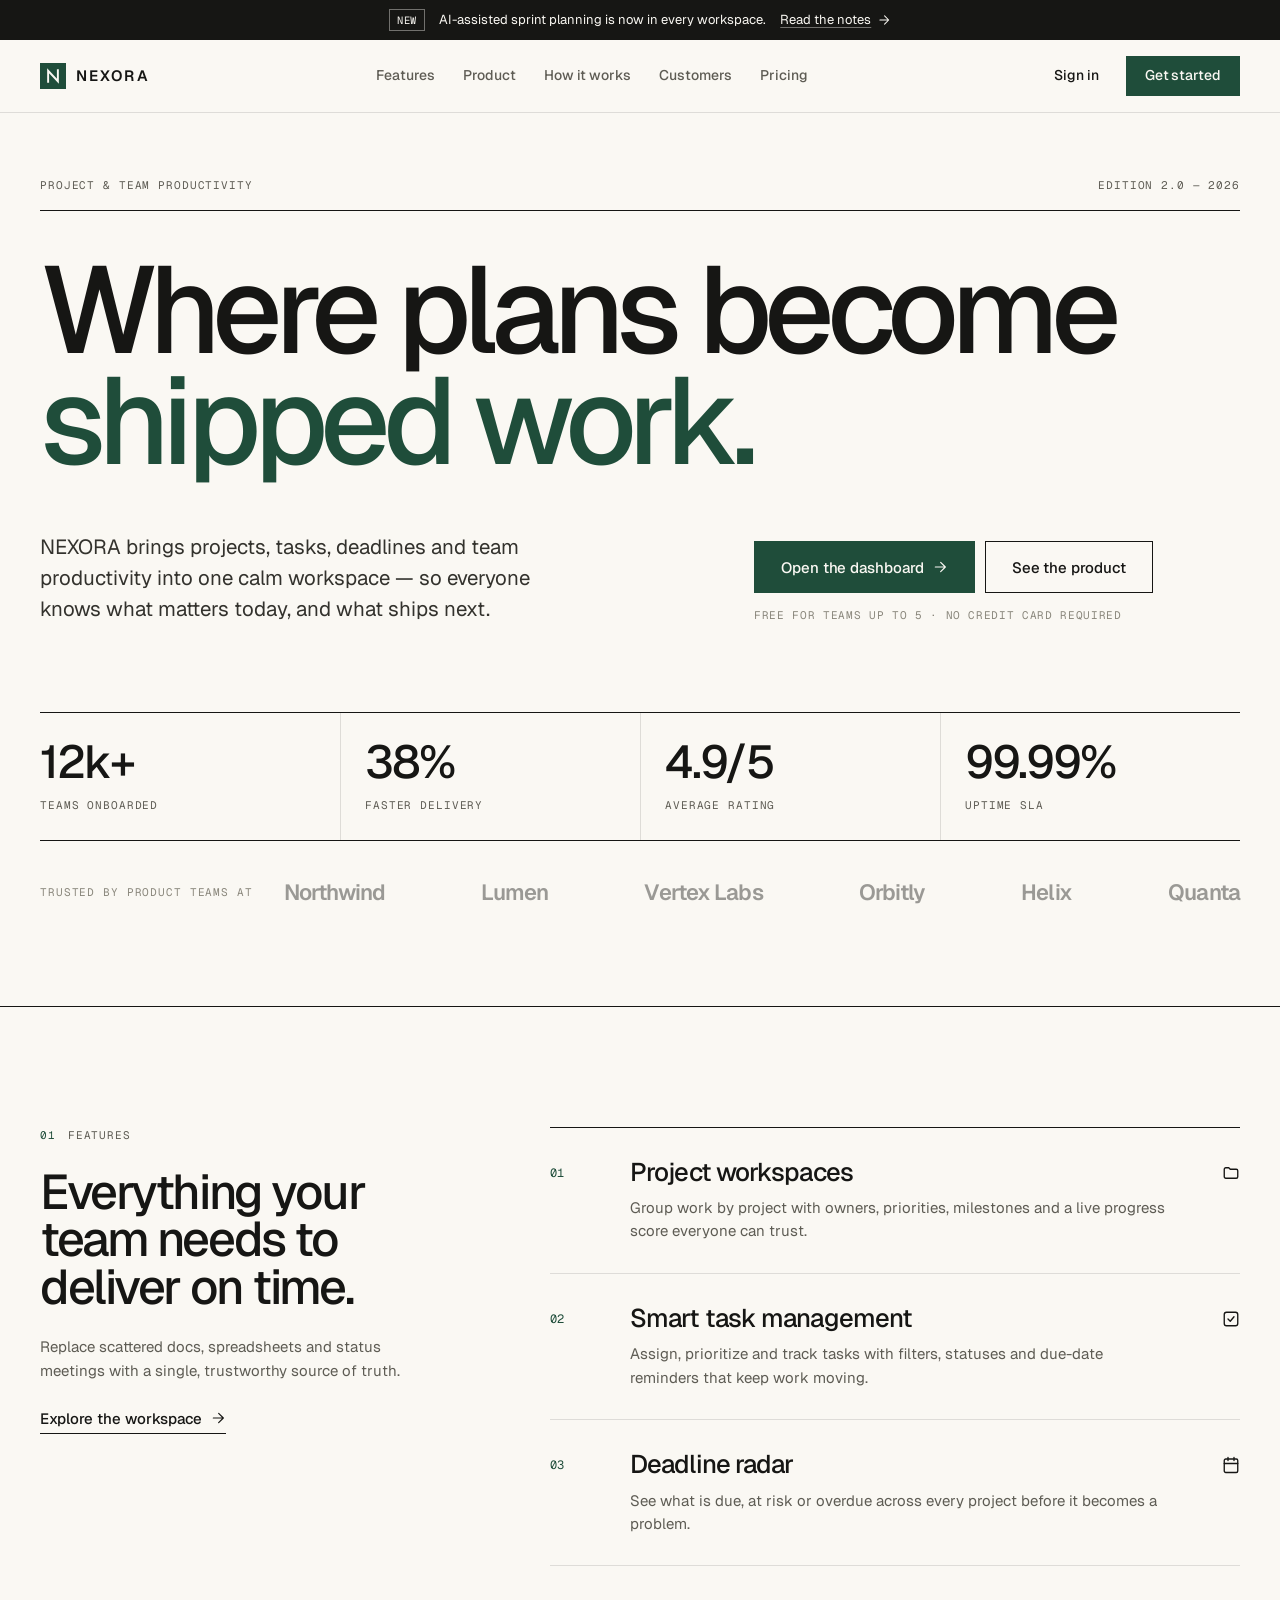
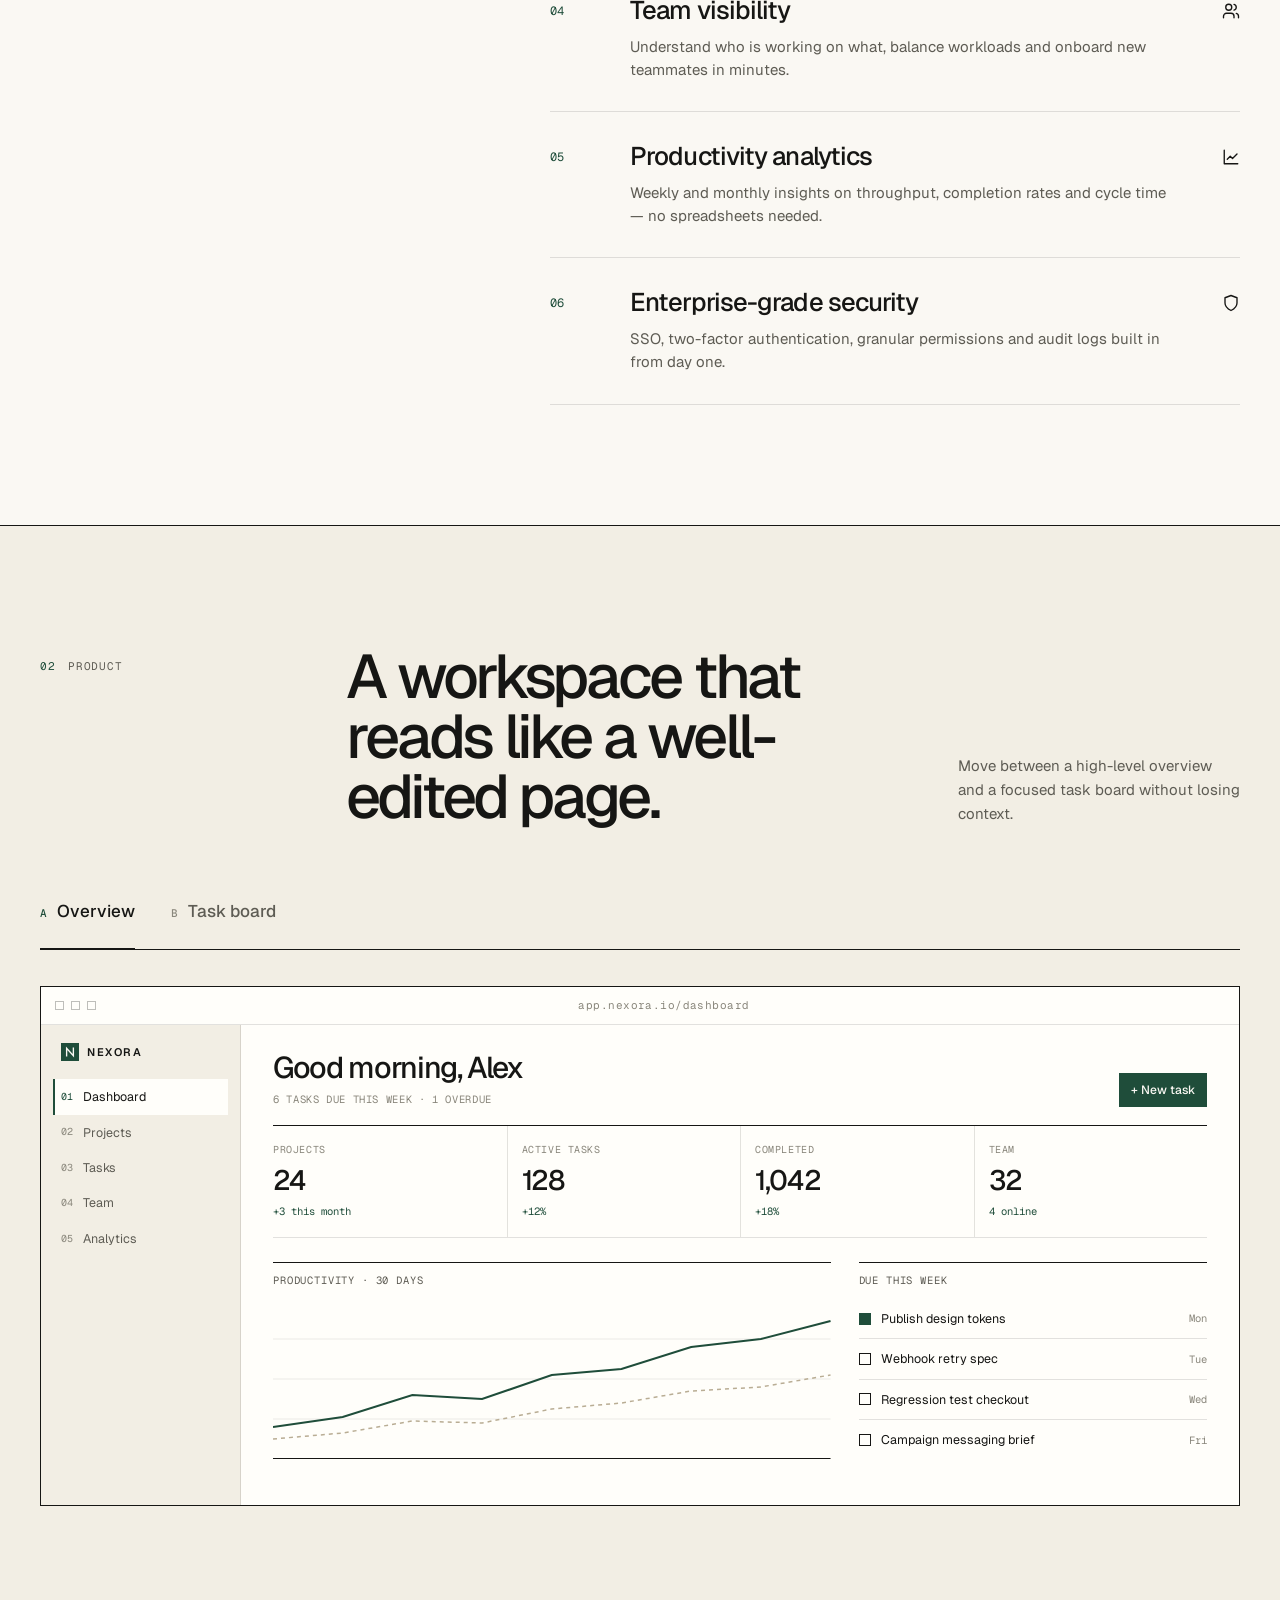
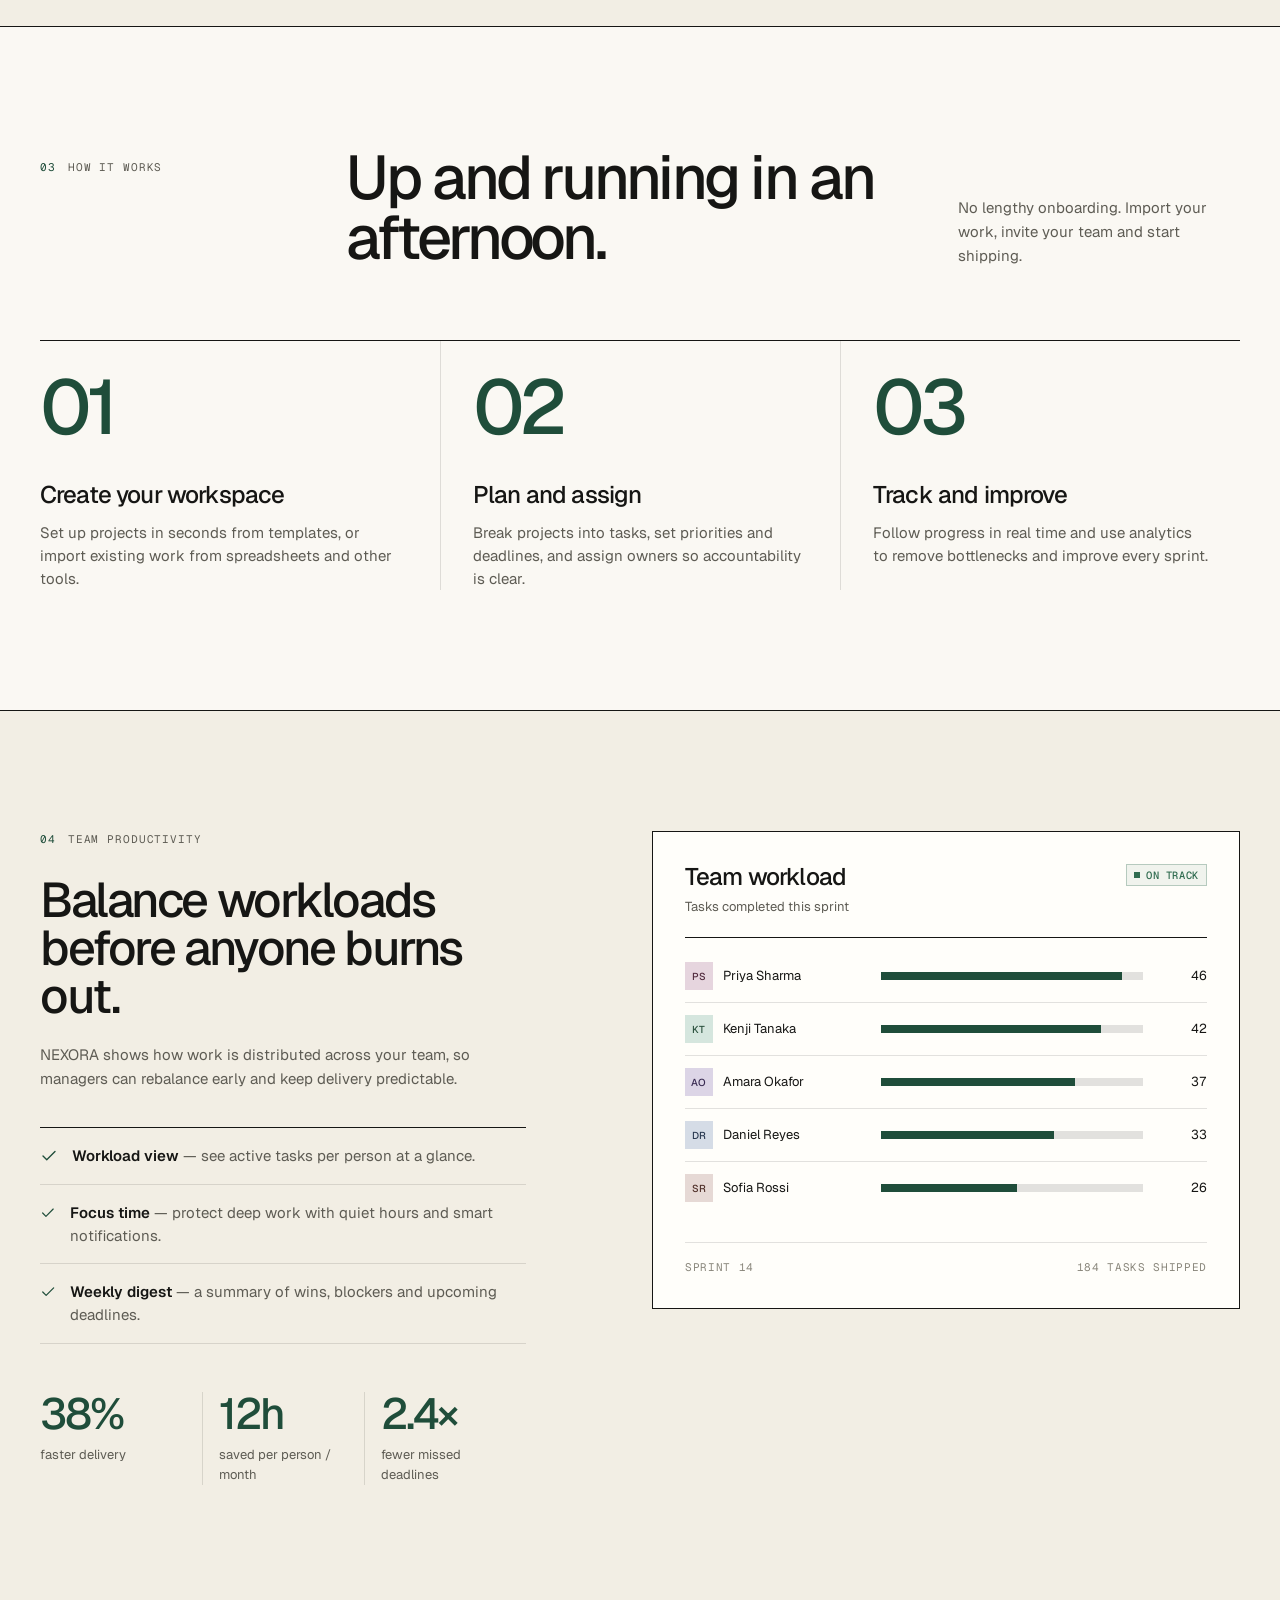
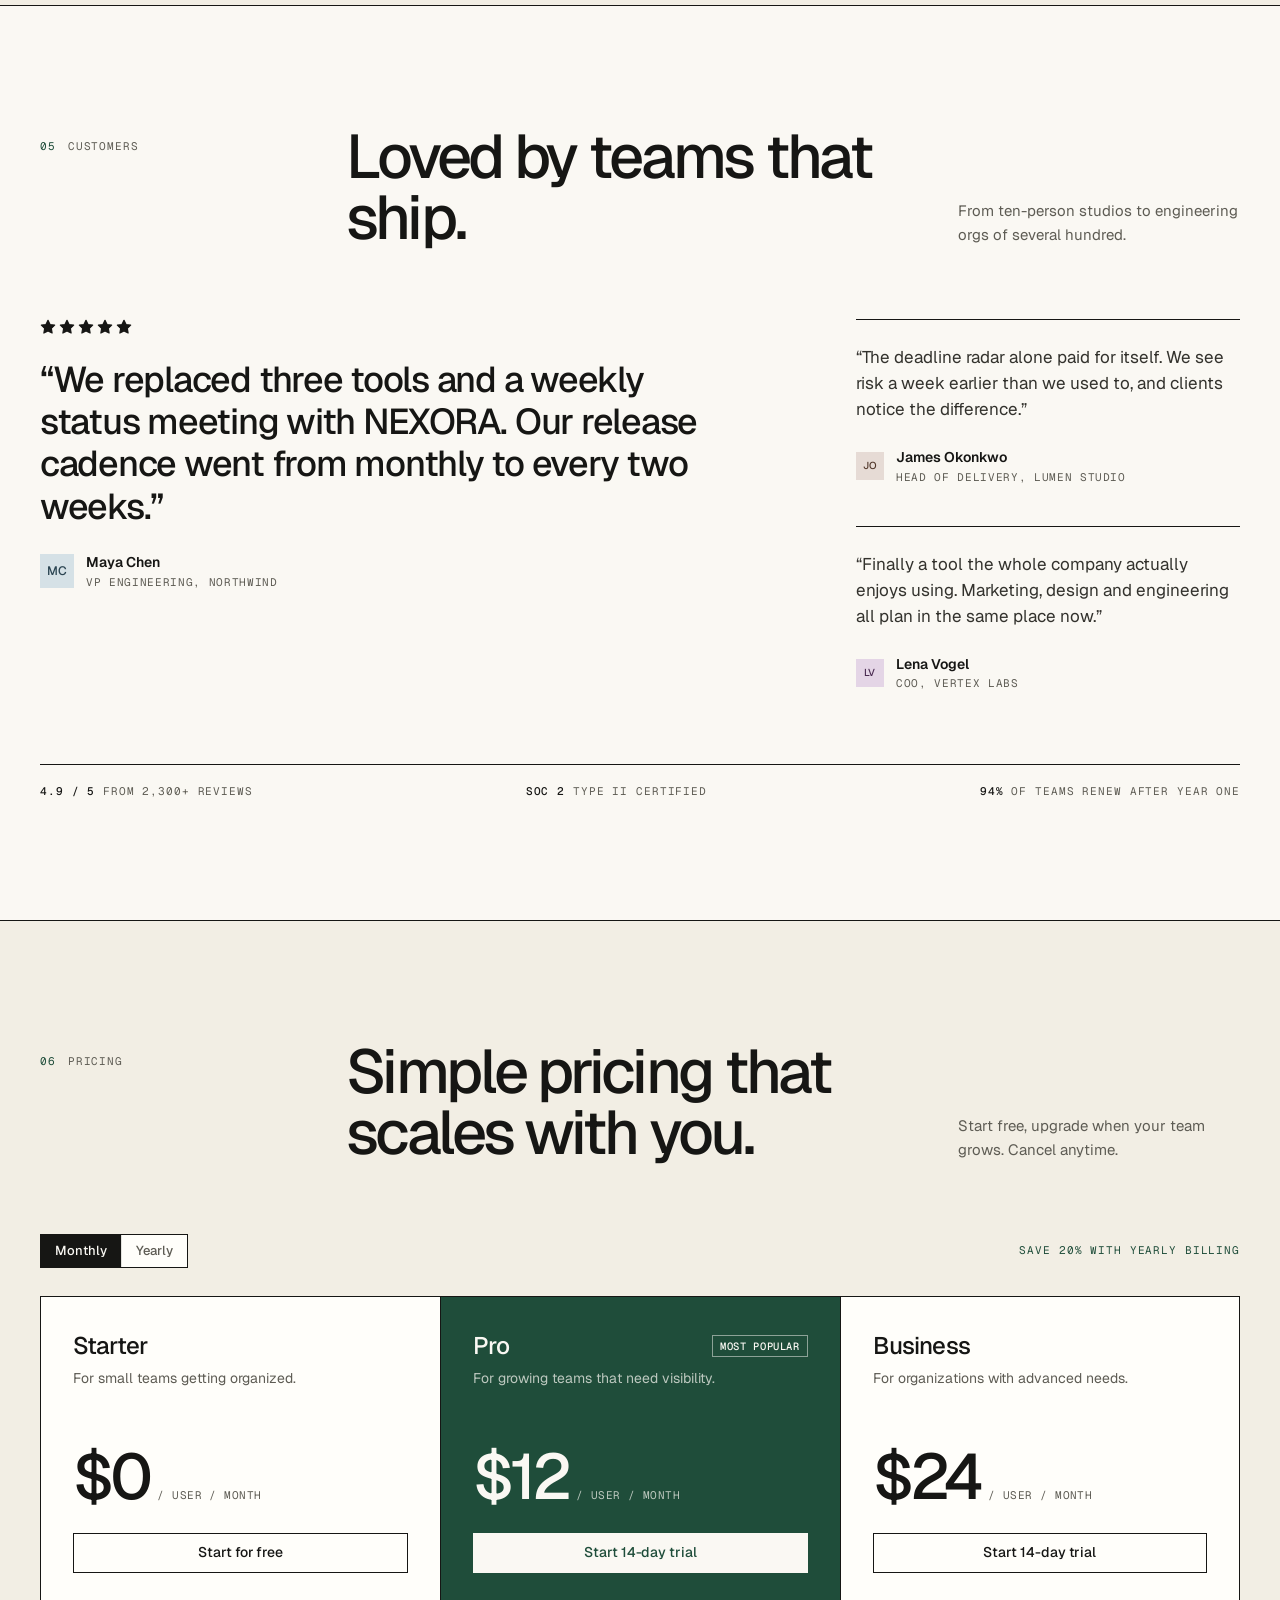
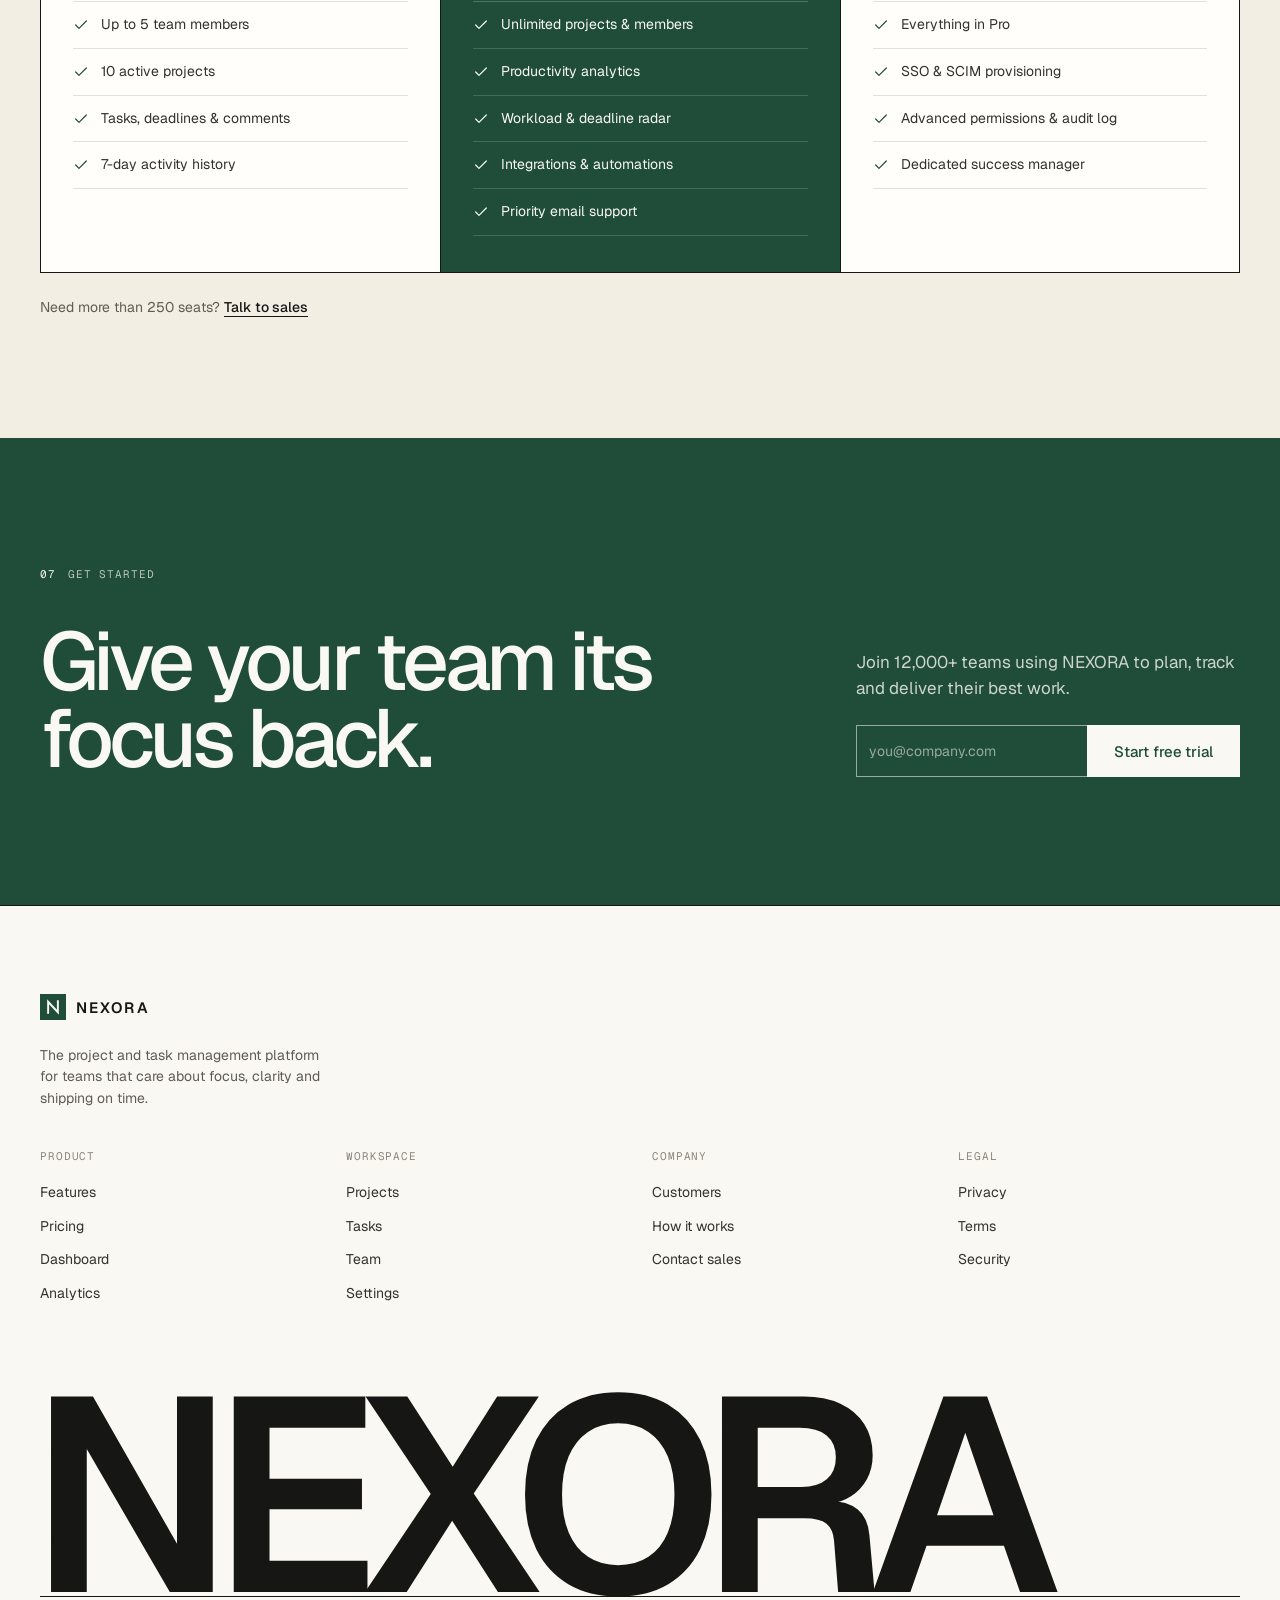
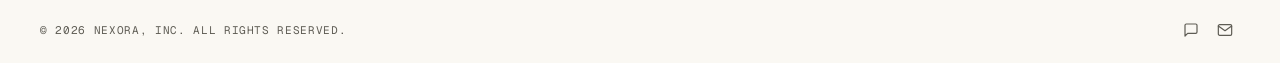
==== commit 163601d0: "Create NEXORA version 2" ====
--- a/index.html
+++ b/index.html
@@ -5,22 +5,30 @@
   <meta name="viewport" content="width=device-width, initial-scale=1">
   <title>NEXORA — Project & task management for high-performing teams</title>
   <meta name="description" content="NEXORA helps teams organize projects, tasks, deadlines and productivity in one calm, fast workspace.">
-  <meta name="theme-color" content="#060913">
+  <meta name="theme-color" content="#faf8f3">
   <link rel="icon" href="assets/logo.svg" type="image/svg+xml">
   <link rel="preconnect" href="https://fonts.googleapis.com">
   <link rel="preconnect" href="https://fonts.gstatic.com" crossorigin>
-  <link rel="stylesheet" href="https://fonts.googleapis.com/css2?family=Inter:wght@400;500;600;700&family=Plus+Jakarta+Sans:wght@600;700;800&display=swap" media="print" onload="this.media='all'">
-  <noscript><link rel="stylesheet" href="https://fonts.googleapis.com/css2?family=Inter:wght@400;500;600;700&family=Plus+Jakarta+Sans:wght@600;700;800&display=swap"></noscript>
+  <link rel="stylesheet" href="https://fonts.googleapis.com/css2?family=Geist:wght@400;500;600&family=Geist+Mono:wght@400;500&display=swap" media="print" onload="this.media='all'">
+  <noscript><link rel="stylesheet" href="https://fonts.googleapis.com/css2?family=Geist:wght@400;500;600&family=Geist+Mono:wght@400;500&display=swap"></noscript>
   <link rel="stylesheet" href="css/styles.css">
   <script>try{var a=JSON.parse(localStorage.getItem('nexora:appearance'))||{};for(var k in a)document.documentElement.setAttribute('data-'+k,a[k])}catch(e){}</script>
 </head>
 <body class="landing" data-page="landing">
   <a class="skip-link" href="#main">Skip to main content</a>
 
+  <div class="announce">
+    <div class="container">
+      <span class="announce-tag">New</span>
+      <span>AI-assisted sprint planning is now in every workspace.</span>
+      <a href="#features">Read the notes <span data-icon="arrow-right" data-icon-class="icon-xs"></span></a>
+    </div>
+  </div>
+
   <header class="site-header" id="site-header">
     <div class="container">
       <a href="index.html" class="brand" aria-label="NEXORA home">
-        <img src="assets/logo.svg" alt="" width="32" height="32">
+        <img src="assets/logo.svg" alt="" width="26" height="26">
         <span>NEXORA</span>
       </a>
       <nav class="site-nav" aria-label="Primary">
@@ -41,15 +49,17 @@
       </div>
     </div>
     <nav class="mobile-menu" id="mobile-menu" aria-label="Mobile" hidden>
-      <ul>
-        <li><a href="#features">Features</a></li>
-        <li><a href="#preview">Product</a></li>
-        <li><a href="#how-it-works">How it works</a></li>
-        <li><a href="#testimonials">Customers</a></li>
-        <li><a href="#pricing">Pricing</a></li>
-      </ul>
-      <a href="dashboard.html" class="btn btn-secondary">Sign in</a>
-      <a href="dashboard.html" class="btn btn-primary">Get started free</a>
+      <div class="mobile-menu-inner">
+        <ul>
+          <li><a href="#features">Features</a></li>
+          <li><a href="#preview">Product</a></li>
+          <li><a href="#how-it-works">How it works</a></li>
+          <li><a href="#testimonials">Customers</a></li>
+          <li><a href="#pricing">Pricing</a></li>
+        </ul>
+        <a href="dashboard.html" class="btn btn-secondary btn-lg">Sign in</a>
+        <a href="dashboard.html" class="btn btn-primary btn-lg">Get started free</a>
+      </div>
     </nav>
   </header>
 
@@ -57,21 +67,24 @@
     <!-- Hero -->
     <section class="hero" aria-labelledby="hero-title">
       <div class="container">
-        <a href="#features" class="hero-badge">
-          <span class="tag">New</span>
-          AI-assisted sprint planning is here
-          <span data-icon="arrow-right" data-icon-class="icon-sm"></span>
-        </a>
-        <h1 class="hero-title" id="hero-title">Where teams turn plans into <span class="gradient-text">shipped work</span></h1>
-        <p class="hero-sub">NEXORA brings projects, tasks, deadlines and team productivity into one calm, fast workspace — so everyone knows what matters today.</p>
-        <div class="hero-actions">
-          <a href="dashboard.html" class="btn btn-primary btn-lg">
-            Open the dashboard
-            <span data-icon="arrow-right" data-icon-class="icon-sm"></span>
-          </a>
-          <a href="#preview" class="btn btn-secondary btn-lg">See it in action</a>
-        </div>
-        <p class="hero-note">Free for teams up to 5 · No credit card required</p>
+        <div class="hero-meta">
+          <p class="eyebrow">Project &amp; team productivity</p>
+          <p class="eyebrow">Edition 2.0 — 2026</p>
+        </div>
+        <h1 class="hero-title" id="hero-title">Where plans become <em>shipped work.</em></h1>
+        <div class="hero-grid">
+          <p class="hero-sub">NEXORA brings projects, tasks, deadlines and team productivity into one calm workspace — so everyone knows what matters today, and what ships next.</p>
+          <div class="hero-cta">
+            <div class="hero-actions">
+              <a href="dashboard.html" class="btn btn-primary btn-lg">
+                Open the dashboard
+                <span data-icon="arrow-right" data-icon-class="icon-sm"></span>
+              </a>
+              <a href="#preview" class="btn btn-secondary btn-lg">See the product</a>
+            </div>
+            <p class="hero-note">Free for teams up to 5 · No credit card required</p>
+          </div>
+        </div>
 
         <ul class="hero-stats" aria-label="NEXORA in numbers">
           <li class="hero-stat"><strong>12k+</strong><span>Teams onboarded</span></li>
@@ -96,62 +109,61 @@
 
     <!-- Features -->
     <section class="section" id="features" aria-labelledby="features-title">
+      <div class="container section-grid">
+        <div class="section-aside">
+          <p class="section-label"><span>01</span>Features</p>
+          <h2 class="section-title" id="features-title">Everything your team needs to deliver on time.</h2>
+          <p class="section-sub">Replace scattered docs, spreadsheets and status meetings with a single, trustworthy source of truth.</p>
+          <a class="text-link" href="dashboard.html">Explore the workspace <span data-icon="arrow-right" data-icon-class="icon-sm"></span></a>
+        </div>
+        <ol class="feature-index">
+          <li class="feature">
+            <span class="feature-num">01</span>
+            <div><h3>Project workspaces</h3><p>Group work by project with owners, priorities, milestones and a live progress score everyone can trust.</p></div>
+            <span class="feature-icon" data-icon="folder"></span>
+          </li>
+          <li class="feature">
+            <span class="feature-num">02</span>
+            <div><h3>Smart task management</h3><p>Assign, prioritize and track tasks with filters, statuses and due-date reminders that keep work moving.</p></div>
+            <span class="feature-icon" data-icon="check-square"></span>
+          </li>
+          <li class="feature">
+            <span class="feature-num">03</span>
+            <div><h3>Deadline radar</h3><p>See what is due, at risk or overdue across every project before it becomes a problem.</p></div>
+            <span class="feature-icon" data-icon="calendar"></span>
+          </li>
+          <li class="feature">
+            <span class="feature-num">04</span>
+            <div><h3>Team visibility</h3><p>Understand who is working on what, balance workloads and onboard new teammates in minutes.</p></div>
+            <span class="feature-icon" data-icon="users"></span>
+          </li>
+          <li class="feature">
+            <span class="feature-num">05</span>
+            <div><h3>Productivity analytics</h3><p>Weekly and monthly insights on throughput, completion rates and cycle time — no spreadsheets needed.</p></div>
+            <span class="feature-icon" data-icon="chart"></span>
+          </li>
+          <li class="feature">
+            <span class="feature-num">06</span>
+            <div><h3>Enterprise-grade security</h3><p>SSO, two-factor authentication, granular permissions and audit logs built in from day one.</p></div>
+            <span class="feature-icon" data-icon="shield"></span>
+          </li>
+        </ol>
+      </div>
+    </section>
+
+    <!-- Product preview -->
+    <section class="section section-cream" id="preview" aria-labelledby="preview-title">
       <div class="container">
         <div class="section-head">
-          <span class="eyebrow">Features</span>
-          <h2 class="section-title" id="features-title">Everything your team needs to deliver on time</h2>
-          <p class="section-sub">Replace scattered docs, spreadsheets and status meetings with a single source of truth.</p>
-        </div>
-        <div class="features-grid">
-          <article class="card feature-card">
-            <span class="icon-tile" data-tone="accent"><span data-icon="folder" data-icon-class="icon-lg"></span></span>
-            <h3>Project workspaces</h3>
-            <p>Group work by project with owners, priorities, milestones and a live progress score everyone can trust.</p>
-          </article>
-          <article class="card feature-card">
-            <span class="icon-tile" data-tone="violet"><span data-icon="check-square" data-icon-class="icon-lg"></span></span>
-            <h3>Smart task management</h3>
-            <p>Assign, prioritize and track tasks with filters, statuses and due-date reminders that keep work moving.</p>
-          </article>
-          <article class="card feature-card">
-            <span class="icon-tile" data-tone="warning"><span data-icon="calendar" data-icon-class="icon-lg"></span></span>
-            <h3>Deadline radar</h3>
-            <p>See what is due, at risk or overdue across every project before it becomes a problem.</p>
-          </article>
-          <article class="card feature-card">
-            <span class="icon-tile" data-tone="success"><span data-icon="users" data-icon-class="icon-lg"></span></span>
-            <h3>Team visibility</h3>
-            <p>Understand who is working on what, balance workloads and onboard new teammates in minutes.</p>
-          </article>
-          <article class="card feature-card">
-            <span class="icon-tile" data-tone="info"><span data-icon="chart" data-icon-class="icon-lg"></span></span>
-            <h3>Productivity analytics</h3>
-            <p>Weekly and monthly insights on throughput, completion rates and cycle time — no spreadsheets needed.</p>
-          </article>
-          <article class="card feature-card">
-            <span class="icon-tile" data-tone="danger"><span data-icon="shield" data-icon-class="icon-lg"></span></span>
-            <h3>Enterprise-grade security</h3>
-            <p>SSO, two-factor authentication, granular permissions and audit logs built in from day one.</p>
-          </article>
-        </div>
-      </div>
-    </section>
-
-    <!-- Product preview -->
-    <section class="section" id="preview" aria-labelledby="preview-title">
-      <div class="container">
-        <div class="section-head">
-          <span class="eyebrow">Product preview</span>
-          <h2 class="section-title" id="preview-title">A workspace that feels as fast as you think</h2>
-          <p class="section-sub">Switch between a high-level overview and a focused task board without losing context.</p>
+          <p class="section-label"><span>02</span>Product</p>
+          <h2 class="section-title" id="preview-title">A workspace that reads like a well-edited page.</h2>
+          <p class="section-sub">Move between a high-level overview and a focused task board without losing context.</p>
         </div>
 
         <div class="preview" data-tabs>
-          <div class="preview-tabs">
-            <div class="segmented" role="tablist" aria-label="Product preview views">
-              <button type="button" role="tab" id="tab-overview" aria-controls="panel-overview" aria-selected="true">Overview</button>
-              <button type="button" role="tab" id="tab-board" aria-controls="panel-board" aria-selected="false" tabindex="-1">Task board</button>
-            </div>
+          <div class="preview-tabs" role="tablist" aria-label="Product preview views">
+            <button type="button" role="tab" id="tab-overview" aria-controls="panel-overview" aria-selected="true"><span>A</span>Overview</button>
+            <button type="button" role="tab" id="tab-board" aria-controls="panel-board" aria-selected="false" tabindex="-1"><span>B</span>Task board</button>
           </div>
 
           <div class="preview-frame">
@@ -163,11 +175,11 @@
               <div class="mock-side" aria-hidden="true">
                 <div class="mock-brand"><img src="assets/logo.svg" alt="">NEXORA</div>
                 <div class="mock-nav">
-                  <span class="active"><span data-icon="dashboard" data-icon-class="icon-sm"></span>Dashboard</span>
-                  <span><span data-icon="folder" data-icon-class="icon-sm"></span>Projects</span>
-                  <span><span data-icon="check-square" data-icon-class="icon-sm"></span>Tasks</span>
-                  <span><span data-icon="users" data-icon-class="icon-sm"></span>Team</span>
-                  <span><span data-icon="chart" data-icon-class="icon-sm"></span>Analytics</span>
+                  <span class="active"><i>01</i>Dashboard</span>
+                  <span><i>02</i>Projects</span>
+                  <span><i>03</i>Tasks</span>
+                  <span><i>04</i>Team</span>
+                  <span><i>05</i>Analytics</span>
                 </div>
               </div>
 
@@ -175,7 +187,7 @@
                 <div class="mock-head">
                   <div>
                     <h3>Good morning, Alex</h3>
-                    <p>You have 6 tasks due this week</p>
+                    <p>6 tasks due this week · 1 overdue</p>
                   </div>
                   <span class="mock-pill">+ New task</span>
                 </div>
@@ -187,25 +199,20 @@
                 </div>
                 <div class="mock-grid">
                   <div class="mock-card">
-                    <h4>Productivity</h4>
-                    <svg class="mock-chart" viewBox="0 0 400 150" preserveAspectRatio="none" aria-hidden="true">
-                      <defs>
-                        <linearGradient id="mockFill" x1="0" y1="0" x2="0" y2="1">
-                          <stop offset="0" stop-color="#5b8cff" stop-opacity=".35"/>
-                          <stop offset="1" stop-color="#5b8cff" stop-opacity="0"/>
-                        </linearGradient>
-                      </defs>
-                      <path d="M0 120 C40 110 60 80 100 86 S160 60 200 64 S260 30 300 40 S360 20 400 14 V150 H0Z" fill="url(#mockFill)"/>
-                      <path d="M0 120 C40 110 60 80 100 86 S160 60 200 64 S260 30 300 40 S360 20 400 14" fill="none" stroke="#5b8cff" stroke-width="2.5" vector-effect="non-scaling-stroke"/>
-                      <path d="M0 132 C40 126 70 110 100 112 S160 96 200 100 S260 80 300 84 S360 66 400 60" fill="none" stroke="#a78bfa" stroke-width="2" stroke-dasharray="5 5" vector-effect="non-scaling-stroke"/>
+                    <h4>Productivity · 30 days</h4>
+                    <svg class="mock-chart" viewBox="0 0 400 160" preserveAspectRatio="none" aria-hidden="true">
+                      <path d="M0 40H400M0 80H400M0 120H400" stroke="#161614" stroke-opacity=".08" vector-effect="non-scaling-stroke"/>
+                      <path d="M0 159.5H400" stroke="#161614" vector-effect="non-scaling-stroke"/>
+                      <path d="M0 128 L50 118 L100 96 L150 100 L200 76 L250 70 L300 48 L350 40 L400 22" fill="none" stroke="#1f4d3a" stroke-width="2" vector-effect="non-scaling-stroke"/>
+                      <path d="M0 140 L50 134 L100 122 L150 124 L200 110 L250 104 L300 92 L350 88 L400 76" fill="none" stroke="#b9ad94" stroke-width="1.5" stroke-dasharray="4 4" vector-effect="non-scaling-stroke"/>
                     </svg>
                   </div>
                   <div class="mock-card">
                     <h4>Due this week</h4>
-                    <div class="mock-task"><i class="done"></i><span>Publish design tokens</span></div>
-                    <div class="mock-task"><i></i><span>Webhook retry spec</span></div>
-                    <div class="mock-task"><i></i><span>Regression test checkout</span></div>
-                    <div class="mock-task"><i></i><span>Campaign messaging brief</span></div>
+                    <div class="mock-task"><i class="done"></i><span>Publish design tokens</span><em>Mon</em></div>
+                    <div class="mock-task"><i></i><span>Webhook retry spec</span><em>Tue</em></div>
+                    <div class="mock-task"><i></i><span>Regression test checkout</span><em>Wed</em></div>
+                    <div class="mock-task"><i></i><span>Campaign messaging brief</span><em>Fri</em></div>
                   </div>
                 </div>
               </div>
@@ -220,17 +227,17 @@
                 </div>
                 <div class="mock-board">
                   <div class="mock-col">
-                    <h4>To do <span>3</span></h4>
+                    <h4>To do <span>03</span></h4>
                     <div class="mock-ticket"><p>Usability test new navigation</p><div class="row"><span class="badge" data-tone="warning">Medium</span><span class="avatar avatar-xs" style="--hue:12">SR</span></div></div>
                     <div class="mock-ticket"><p>Offline banner copy</p><div class="row"><span class="badge" data-tone="success">Low</span><span class="avatar avatar-xs" style="--hue:262">AO</span></div></div>
                   </div>
                   <div class="mock-col">
-                    <h4>In progress <span>2</span></h4>
+                    <h4>In progress <span>02</span></h4>
                     <div class="mock-ticket"><p>Offline sync conflict rules</p><div class="row"><span class="badge" data-tone="danger">High</span><span class="avatar avatar-xs" style="--hue:330">PS</span></div></div>
                     <div class="mock-ticket"><p>Push permission flow</p><div class="row"><span class="badge" data-tone="warning">Medium</span><span class="avatar avatar-xs" style="--hue:150">KT</span></div></div>
                   </div>
                   <div class="mock-col">
-                    <h4>Done <span>5</span></h4>
+                    <h4>Done <span>05</span></h4>
                     <div class="mock-ticket"><p>New tab bar icons</p><div class="row"><span class="badge" data-tone="success">Low</span><span class="avatar avatar-xs" style="--hue:12">SR</span></div></div>
                     <div class="mock-ticket"><p>Crash reporting setup</p><div class="row"><span class="badge" data-tone="danger">High</span><span class="avatar avatar-xs" style="--hue:190">LM</span></div></div>
                   </div>
@@ -246,23 +253,23 @@
     <section class="section" id="how-it-works" aria-labelledby="how-title">
       <div class="container">
         <div class="section-head">
-          <span class="eyebrow">How it works</span>
-          <h2 class="section-title" id="how-title">Up and running in an afternoon</h2>
+          <p class="section-label"><span>03</span>How it works</p>
+          <h2 class="section-title" id="how-title">Up and running in an afternoon.</h2>
           <p class="section-sub">No lengthy onboarding. Import your work, invite your team and start shipping.</p>
         </div>
         <ol class="steps">
-          <li class="card step">
-            <span class="step-num" aria-hidden="true">1</span>
+          <li class="step">
+            <span class="step-num" aria-hidden="true">01</span>
             <h3>Create your workspace</h3>
             <p>Set up projects in seconds from templates, or import existing work from spreadsheets and other tools.</p>
           </li>
-          <li class="card step">
-            <span class="step-num" aria-hidden="true">2</span>
+          <li class="step">
+            <span class="step-num" aria-hidden="true">02</span>
             <h3>Plan and assign</h3>
             <p>Break projects into tasks, set priorities and deadlines, and assign owners so accountability is clear.</p>
           </li>
-          <li class="card step">
-            <span class="step-num" aria-hidden="true">3</span>
+          <li class="step">
+            <span class="step-num" aria-hidden="true">03</span>
             <h3>Track and improve</h3>
             <p>Follow progress in real time and use analytics to remove bottlenecks and improve every sprint.</p>
           </li>
@@ -271,41 +278,42 @@
     </section>
 
     <!-- Team productivity -->
-    <section class="section" id="productivity" aria-labelledby="productivity-title">
+    <section class="section section-cream" id="productivity" aria-labelledby="productivity-title">
       <div class="container split">
-        <div>
-          <div class="section-head">
-            <span class="eyebrow">Team productivity</span>
-            <h2 class="section-title" id="productivity-title">Balance workloads before anyone burns out</h2>
-            <p class="section-sub">NEXORA shows how work is distributed across your team so managers can rebalance early and keep delivery predictable.</p>
-          </div>
+        <div class="split-copy">
+          <p class="section-label"><span>04</span>Team productivity</p>
+          <h2 class="section-title" id="productivity-title">Balance workloads before anyone burns out.</h2>
+          <p class="section-sub">NEXORA shows how work is distributed across your team, so managers can rebalance early and keep delivery predictable.</p>
           <ul class="check-points">
-            <li><span data-icon="check-circle"></span><span><strong>Workload view</strong> — see active tasks per person at a glance.</span></li>
-            <li><span data-icon="check-circle"></span><span><strong>Focus time</strong> — protect deep work with quiet hours and smart notifications.</span></li>
-            <li><span data-icon="check-circle"></span><span><strong>Weekly digest</strong> — a summary of wins, blockers and upcoming deadlines.</span></li>
+            <li><span data-icon="check"></span><span><strong>Workload view</strong> — see active tasks per person at a glance.</span></li>
+            <li><span data-icon="check"></span><span><strong>Focus time</strong> — protect deep work with quiet hours and smart notifications.</span></li>
+            <li><span data-icon="check"></span><span><strong>Weekly digest</strong> — a summary of wins, blockers and upcoming deadlines.</span></li>
           </ul>
           <div class="metric-row">
-            <div class="metric"><strong class="gradient-text">38%</strong><span>faster delivery</span></div>
-            <div class="metric"><strong class="gradient-text">12h</strong><span>saved per person / month</span></div>
-            <div class="metric"><strong class="gradient-text">2.4×</strong><span>fewer missed deadlines</span></div>
-          </div>
-        </div>
-
-        <div class="card productivity-card glass">
-          <div class="row between">
-            <div>
-              <h3 class="card-title">Team workload</h3>
-              <p class="card-sub">Tasks completed this sprint</p>
-            </div>
-            <span class="badge badge-dot" data-tone="success">On track</span>
-          </div>
-          <ul class="hbar-list">
-            <li class="hbar"><span class="hbar-label"><span class="avatar avatar-sm" style="--hue:330">PS</span><span class="truncate">Priya Sharma</span></span><span class="hbar-track"><span class="hbar-fill" style="--value:92%"></span></span><span class="hbar-value">46</span></li>
-            <li class="hbar"><span class="hbar-label"><span class="avatar avatar-sm" style="--hue:150">KT</span><span class="truncate">Kenji Tanaka</span></span><span class="hbar-track"><span class="hbar-fill" style="--value:84%"></span></span><span class="hbar-value">42</span></li>
-            <li class="hbar"><span class="hbar-label"><span class="avatar avatar-sm" style="--hue:262">AO</span><span class="truncate">Amara Okafor</span></span><span class="hbar-track"><span class="hbar-fill" style="--value:74%"></span></span><span class="hbar-value">37</span></li>
-            <li class="hbar"><span class="hbar-label"><span class="avatar avatar-sm" style="--hue:215">DR</span><span class="truncate">Daniel Reyes</span></span><span class="hbar-track"><span class="hbar-fill" style="--value:66%"></span></span><span class="hbar-value">33</span></li>
-            <li class="hbar"><span class="hbar-label"><span class="avatar avatar-sm" style="--hue:12">SR</span><span class="truncate">Sofia Rossi</span></span><span class="hbar-track"><span class="hbar-fill" style="--value:52%"></span></span><span class="hbar-value">26</span></li>
-          </ul>
+            <div class="metric"><strong>38%</strong><span>faster delivery</span></div>
+            <div class="metric"><strong>12h</strong><span>saved per person / month</span></div>
+            <div class="metric"><strong>2.4×</strong><span>fewer missed deadlines</span></div>
+          </div>
+        </div>
+
+        <div class="split-aside">
+          <div class="workload">
+            <div class="workload-head">
+              <div>
+                <h3>Team workload</h3>
+                <p>Tasks completed this sprint</p>
+              </div>
+              <span class="badge badge-dot" data-tone="success">On track</span>
+            </div>
+            <ul class="hbar-list">
+              <li class="hbar"><span class="hbar-label"><span class="avatar avatar-sm" style="--hue:330">PS</span><span class="truncate">Priya Sharma</span></span><span class="hbar-track"><span class="hbar-fill" style="--value:92%"></span></span><span class="hbar-value">46</span></li>
+              <li class="hbar"><span class="hbar-label"><span class="avatar avatar-sm" style="--hue:150">KT</span><span class="truncate">Kenji Tanaka</span></span><span class="hbar-track"><span class="hbar-fill" style="--value:84%"></span></span><span class="hbar-value">42</span></li>
+              <li class="hbar"><span class="hbar-label"><span class="avatar avatar-sm" style="--hue:262">AO</span><span class="truncate">Amara Okafor</span></span><span class="hbar-track"><span class="hbar-fill" style="--value:74%"></span></span><span class="hbar-value">37</span></li>
+              <li class="hbar"><span class="hbar-label"><span class="avatar avatar-sm" style="--hue:215">DR</span><span class="truncate">Daniel Reyes</span></span><span class="hbar-track"><span class="hbar-fill" style="--value:66%"></span></span><span class="hbar-value">33</span></li>
+              <li class="hbar"><span class="hbar-label"><span class="avatar avatar-sm" style="--hue:12">SR</span><span class="truncate">Sofia Rossi</span></span><span class="hbar-track"><span class="hbar-fill" style="--value:52%"></span></span><span class="hbar-value">26</span></li>
+            </ul>
+            <div class="workload-foot"><span>Sprint 14</span><span>184 tasks shipped</span></div>
+          </div>
         </div>
       </div>
     </section>
@@ -314,11 +322,12 @@
     <section class="section" id="testimonials" aria-labelledby="testimonials-title">
       <div class="container">
         <div class="section-head">
-          <span class="eyebrow">Customers</span>
-          <h2 class="section-title" id="testimonials-title">Loved by teams that ship</h2>
-        </div>
-        <div class="testimonials">
-          <figure class="card testimonial">
+          <p class="section-label"><span>05</span>Customers</p>
+          <h2 class="section-title" id="testimonials-title">Loved by teams that ship.</h2>
+          <p class="section-sub">From ten-person studios to engineering orgs of several hundred.</p>
+        </div>
+        <div class="quotes">
+          <figure class="quote quote-lead">
             <div class="stars" role="img" aria-label="5 out of 5 stars">
               <span data-icon="star" data-icon-class="icon-sm"></span><span data-icon="star" data-icon-class="icon-sm"></span><span data-icon="star" data-icon-class="icon-sm"></span><span data-icon="star" data-icon-class="icon-sm"></span><span data-icon="star" data-icon-class="icon-sm"></span>
             </div>
@@ -328,36 +337,37 @@
               <span><strong>Maya Chen</strong><span>VP Engineering, Northwind</span></span>
             </figcaption>
           </figure>
-          <figure class="card testimonial">
-            <div class="stars" role="img" aria-label="5 out of 5 stars">
-              <span data-icon="star" data-icon-class="icon-sm"></span><span data-icon="star" data-icon-class="icon-sm"></span><span data-icon="star" data-icon-class="icon-sm"></span><span data-icon="star" data-icon-class="icon-sm"></span><span data-icon="star" data-icon-class="icon-sm"></span>
-            </div>
-            <blockquote>“The deadline radar alone paid for itself. We see risk a week earlier than we used to, and clients notice the difference.”</blockquote>
-            <figcaption>
-              <span class="avatar" style="--hue:20">JO</span>
-              <span><strong>James Okonkwo</strong><span>Head of Delivery, Lumen Studio</span></span>
-            </figcaption>
-          </figure>
-          <figure class="card testimonial">
-            <div class="stars" role="img" aria-label="5 out of 5 stars">
-              <span data-icon="star" data-icon-class="icon-sm"></span><span data-icon="star" data-icon-class="icon-sm"></span><span data-icon="star" data-icon-class="icon-sm"></span><span data-icon="star" data-icon-class="icon-sm"></span><span data-icon="star" data-icon-class="icon-sm"></span>
-            </div>
-            <blockquote>“Finally a tool the whole company actually enjoys using. Marketing, design and engineering all plan in the same place now.”</blockquote>
-            <figcaption>
-              <span class="avatar" style="--hue:290">LV</span>
-              <span><strong>Lena Vogel</strong><span>COO, Vertex Labs</span></span>
-            </figcaption>
-          </figure>
+          <div class="quote-side">
+            <figure class="quote">
+              <blockquote>“The deadline radar alone paid for itself. We see risk a week earlier than we used to, and clients notice the difference.”</blockquote>
+              <figcaption>
+                <span class="avatar avatar-sm" style="--hue:20">JO</span>
+                <span><strong>James Okonkwo</strong><span>Head of Delivery, Lumen Studio</span></span>
+              </figcaption>
+            </figure>
+            <figure class="quote">
+              <blockquote>“Finally a tool the whole company actually enjoys using. Marketing, design and engineering all plan in the same place now.”</blockquote>
+              <figcaption>
+                <span class="avatar avatar-sm" style="--hue:290">LV</span>
+                <span><strong>Lena Vogel</strong><span>COO, Vertex Labs</span></span>
+              </figcaption>
+            </figure>
+          </div>
+        </div>
+        <div class="proof-bar">
+          <span><strong>4.9 / 5</strong> from 2,300+ reviews</span>
+          <span><strong>SOC 2</strong> Type II certified</span>
+          <span><strong>94%</strong> of teams renew after year one</span>
         </div>
       </div>
     </section>
 
     <!-- Pricing -->
-    <section class="section" id="pricing" aria-labelledby="pricing-title">
+    <section class="section section-cream" id="pricing" aria-labelledby="pricing-title">
       <div class="container">
         <div class="section-head">
-          <span class="eyebrow">Pricing</span>
-          <h2 class="section-title" id="pricing-title">Simple pricing that scales with you</h2>
+          <p class="section-label"><span>06</span>Pricing</p>
+          <h2 class="section-title" id="pricing-title">Simple pricing that scales with you.</h2>
           <p class="section-sub">Start free, upgrade when your team grows. Cancel anytime.</p>
         </div>
 
@@ -366,12 +376,12 @@
             <button type="button" aria-pressed="true" data-billing="monthly">Monthly</button>
             <button type="button" aria-pressed="false" data-billing="yearly">Yearly</button>
           </div>
-          <span class="save-tag">Save 20% yearly</span>
+          <span class="save-tag">Save 20% with yearly billing</span>
         </div>
 
         <div class="pricing-grid">
-          <article class="card price-card">
-            <h3 class="price-name">Starter</h3>
+          <article class="price-card">
+            <div class="price-top"><h3 class="price-name">Starter</h3></div>
             <p class="price-desc">For small teams getting organized.</p>
             <p class="price"><strong data-monthly="$0" data-yearly="$0">$0</strong><span>/ user / month</span></p>
             <a href="dashboard.html" class="btn btn-secondary btn-block">Start for free</a>
@@ -382,10 +392,10 @@
               <li><span data-icon="check" data-icon-class="icon-sm"></span>7-day activity history</li>
             </ul>
           </article>
-          <article class="card price-card featured">
-            <div class="row between">
+          <article class="price-card featured">
+            <div class="price-top">
               <h3 class="price-name">Pro</h3>
-              <span class="badge" data-tone="accent">Most popular</span>
+              <span class="badge">Most popular</span>
             </div>
             <p class="price-desc">For growing teams that need visibility.</p>
             <p class="price"><strong data-monthly="$12" data-yearly="$10">$12</strong><span>/ user / month</span></p>
@@ -398,8 +408,8 @@
               <li><span data-icon="check" data-icon-class="icon-sm"></span>Priority email support</li>
             </ul>
           </article>
-          <article class="card price-card">
-            <h3 class="price-name">Business</h3>
+          <article class="price-card">
+            <div class="price-top"><h3 class="price-name">Business</h3></div>
             <p class="price-desc">For organizations with advanced needs.</p>
             <p class="price"><strong data-monthly="$24" data-yearly="$20">$24</strong><span>/ user / month</span></p>
             <a href="dashboard.html" class="btn btn-secondary btn-block">Start 14-day trial</a>
@@ -416,17 +426,18 @@
     </section>
 
     <!-- CTA -->
-    <section class="section" id="cta" aria-labelledby="cta-title">
-      <div class="container">
-        <div class="cta-band">
-          <h2 id="cta-title">Ready to give your team its focus back?</h2>
+    <section class="section section-cta" id="cta" aria-labelledby="cta-title">
+      <div class="container cta-inner">
+        <p class="section-label"><span>07</span>Get started</p>
+        <h2 id="cta-title">Give your team its focus back.</h2>
+        <div class="cta-copy">
           <p>Join 12,000+ teams using NEXORA to plan, track and deliver their best work.</p>
           <form class="cta-form" id="cta-form" novalidate>
             <div class="field">
               <label class="sr-only" for="cta-email">Work email</label>
               <input class="input" id="cta-email" name="email" type="email" placeholder="you@company.com" autocomplete="email" required data-label="Work email">
             </div>
-            <button type="submit" class="btn btn-primary btn-lg">Start free trial</button>
+            <button type="submit" class="btn btn-lg">Start free trial</button>
           </form>
         </div>
       </div>
@@ -438,7 +449,7 @@
       <div class="footer-grid">
         <div class="footer-brand">
           <a href="index.html" class="brand" aria-label="NEXORA home">
-            <img src="assets/logo.svg" alt="" width="32" height="32">
+            <img src="assets/logo.svg" alt="" width="26" height="26">
             <span>NEXORA</span>
           </a>
           <p>The project and task management platform for teams that care about focus, clarity and shipping on time.</p>
@@ -478,10 +489,12 @@
           </ul>
         </nav>
       </div>
+      <p class="footer-wordmark" aria-hidden="true">NEXORA</p>
       <div class="footer-bottom">
         <p>© <span data-year>2026</span> NEXORA, Inc. All rights reserved.</p>
         <div class="socials">
-          <button type="button" class="btn-icon sm" data-action="coming-soon" data-label="The NEXORA community" aria-label="NEXORA community"><span data-icon="message" data-icon-class="icon-sm"></span></button>          <a class="btn-icon sm" href="mailto:hello@nexora.app" aria-label="Email NEXORA"><span data-icon="mail" data-icon-class="icon-sm"></span></a>
+          <button type="button" class="btn-icon sm" data-action="coming-soon" data-label="The NEXORA community" aria-label="NEXORA community"><span data-icon="message" data-icon-class="icon-sm"></span></button>
+          <a class="btn-icon sm" href="mailto:hello@nexora.app" aria-label="Email NEXORA"><span data-icon="mail" data-icon-class="icon-sm"></span></a>
         </div>
       </div>
     </div>
--- a/css/styles.css
+++ b/css/styles.css
@@ -1,152 +1,137 @@
 /* ==========================================================================
-   NEXORA — Version 1 · Dark Glassmorphism
+   NEXORA — Version 2 · Light Editorial
    --------------------------------------------------------------------------
-   All visual decisions live in the design tokens (section 1). Markup and
-   JavaScript only rely on class names, so another visual version can replace
-   this file (or override the tokens) without touching HTML or JS.
-
-   Depth model
-   · Canvas   — near-black base, ambient gradient orbs, faint grid, vignette
-   · Glass 1  — content cards: most transparent, light blur
-   · Glass 2  — app chrome (sidebar, topbar): denser, stronger blur
-   · Glass 3  — overlays (menus, modals, toasts): densest, strongest blur
+   Warm paper backgrounds, near-black type, one deep-green accent, thin
+   rules instead of floating surfaces. Components are sharp rectangles;
+   hierarchy comes from typography and whitespace, not from shadows.
+
+   Type roles
+   · Display  — Geist 500, very tight tracking (hero, section and page titles)
+   · Heading  — Geist 500 (panel and card titles)
+   · Body     — Geist 400
+   · Metadata — Geist Mono, uppercase, tracked (labels, dates, counts)
 
    1. Design tokens
-   2. Base & canvas
+   2. Base
    3. Utilities
    4. Components
    5. App shell (sidebar + topbar)
-   6. Landing page
-   7. App pages
-   8. Charts
-   9. Loading states
-   10. Responsive
-   11. User preferences & reduced motion
+   6. App page frame
+   7. Landing page
+   8. App pages
+   9. Charts
+   10. Loading states & motion
+   11. Responsive
+   12. User preferences
    ========================================================================== */
 
 /* 1. Design tokens --------------------------------------------------------- */
 :root {
-  color-scheme: dark;
-
-  --font-sans: "Inter", system-ui, -apple-system, "Segoe UI", Roboto, sans-serif;
-  --font-display: "Plus Jakarta Sans", var(--font-sans);
-
+  color-scheme: light;
+
+  --font-sans: "Geist", ui-sans-serif, system-ui, -apple-system, "Segoe UI", Roboto, "Helvetica Neue", Arial, sans-serif;
+  --font-display: var(--font-sans);
+  --font-mono: "Geist Mono", ui-monospace, "SFMono-Regular", Menlo, Consolas, monospace;
+
+  --fs-2xs: 11px;
   --fs-xs: 12px;
   --fs-sm: 13px;
   --fs-base: 14px;
   --fs-md: 15px;
-  --fs-lg: 16px;
+  --fs-lg: 17px;
   --fs-xl: 20px;
-  --fs-2xl: 26px;
-
-  --bg: #05070f;
-  --bg-elevated: #0a0f1e;
-
-  /* Glass levels */
-  --glass-0: rgba(255, 255, 255, 0.03);
-  --glass-1: rgba(17, 23, 43, 0.46);
-  --glass-2: rgba(10, 14, 29, 0.66);
-  --glass-3: rgba(13, 18, 36, 0.9);
-  --blur-1: 14px;
-  --blur-2: 22px;
-  --blur-3: 30px;
-  --glass-edge: inset 0 1px 0 rgba(255, 255, 255, 0.05);
-
-  --surface-hover: rgba(255, 255, 255, 0.05);
-  --surface-active: rgba(255, 255, 255, 0.08);
-
-  --border-1: rgba(255, 255, 255, 0.07);
-  --border-2: rgba(255, 255, 255, 0.11);
-  --border-3: rgba(255, 255, 255, 0.17);
-
-  --text: #e8ecf6;
-  --text-muted: #9ca5bf;
-  --text-subtle: #6c7591;
-
-  --accent: #5b8cff;
-  --accent-rgb: 91, 140, 255;
-  --accent-2: #8b5cf6;
-  --accent-2-rgb: 139, 92, 246;
-  --accent-contrast: #ffffff;
-  --gradient: linear-gradient(135deg, var(--accent), var(--accent-2));
-
-  --success-rgb: 52, 211, 153;
-  --warning-rgb: 251, 191, 36;
-  --danger-rgb: 248, 113, 113;
-  --info-rgb: 56, 189, 248;
-  --violet-rgb: 167, 139, 250;
-  --neutral-rgb: 156, 165, 191;
+  --fs-2xl: 24px;
+  --fs-page: clamp(40px, 4.4vw, 64px);
+  --fs-section: clamp(36px, 4.8vw, 68px);
+  --fs-display: clamp(56px, 9.6vw, 148px);
+  --fs-stat: clamp(36px, 3.3vw, 52px);
+
+  /* Paper */
+  --bg: #faf8f3;
+  --bg-cream: #f2eee4;
+  --bg-beige: #e7e0d1;
+  --surface: #fffefa;
+  --field: #ffffff;
+
+  /* Ink */
+  --ink: #161614;
+  --ink-2: #33322d;
+  --text: var(--ink);
+  --text-muted: #5e5c54;
+  --text-subtle: #8a877c;
+
+  /* Rules */
+  --line: #161614;
+  --line-mid: rgba(22, 22, 20, 0.28);
+  --line-soft: rgba(22, 22, 20, 0.12);
+  --hover: rgba(22, 22, 20, 0.035);
+  --active: rgba(22, 22, 20, 0.07);
+
+  /* Accent: deep green */
+  --accent: #1f4d3a;
+  --accent-rgb: 31, 77, 58;
+  --accent-strong: #163a2b;
+  --accent-soft: #dce7de;
+  --accent-tint: #eef3ee;
+  --accent-contrast: #faf8f3;
+
+  --chart-1: var(--accent);
+  --chart-2: #b9ad94;
+
+  /* Restrained semantic tones */
+  --success-rgb: 47, 107, 79;
+  --warning-rgb: 158, 100, 24;
+  --danger-rgb: 164, 60, 46;
+  --info-rgb: 52, 96, 125;
+  --violet-rgb: 108, 88, 132;
+  --neutral-rgb: 125, 122, 112;
   --success: rgb(var(--success-rgb));
   --warning: rgb(var(--warning-rgb));
   --danger: rgb(var(--danger-rgb));
 
-  --radius-xs: 5px;
-  --radius-sm: 8px;
-  --radius-md: 10px;
-  --radius-lg: 14px;
-  --radius-xl: 18px;
-  --radius-full: 999px;
-
-  --shadow-1: 0 1px 2px rgba(0, 0, 0, 0.25), 0 10px 28px -18px rgba(0, 0, 0, 0.7);
-  --shadow-2: 0 18px 40px -22px rgba(0, 0, 0, 0.75);
-  --shadow-3: 0 28px 70px -24px rgba(0, 0, 0, 0.8), 0 2px 10px rgba(0, 0, 0, 0.35);
-  --focus-ring: 0 0 0 3px rgba(var(--accent-rgb), 0.28);
-
-  --sidebar-w: 248px;
-  --topbar-h: 60px;
-  --page-pad: 32px;
-  --gap: 20px;
+  --shadow-pop: 0 20px 44px -20px rgba(22, 22, 20, 0.3), 0 2px 6px rgba(22, 22, 20, 0.05);
+  --focus-ring: 0 0 0 3px rgba(var(--accent-rgb), 0.22);
+
+  --sidebar-w: 256px;
+  --topbar-h: 64px;
+  --page-pad: 44px;
+  --gap: 28px;
   --density: 1;
 
-  --ease: cubic-bezier(0.2, 0.8, 0.2, 1);
-  --dur: 0.18s;
-}
-
-[data-accent="violet"] {
-  --accent: #8b5cf6;
-  --accent-rgb: 139, 92, 246;
-  --accent-2: #d946ef;
-  --accent-2-rgb: 217, 70, 239;
-}
-[data-accent="cyan"] {
-  --accent: #22d3ee;
-  --accent-rgb: 34, 211, 238;
-  --accent-2: #3b82f6;
-  --accent-2-rgb: 59, 130, 246;
-  --accent-contrast: #04121f;
-}
-[data-accent="emerald"] {
-  --accent: #10b981;
-  --accent-rgb: 16, 185, 129;
-  --accent-2: #22d3ee;
-  --accent-2-rgb: 34, 211, 238;
-  --accent-contrast: #03140f;
-}
-[data-density="compact"] { --density: 0.78; --gap: 16px; }
-[data-transparency="reduced"] {
-  --glass-1: rgba(15, 20, 38, 0.97);
-  --glass-2: rgba(10, 14, 29, 0.99);
-  --glass-3: rgba(13, 18, 36, 1);
-  --blur-1: 0px;
-  --blur-2: 0px;
-  --blur-3: 0px;
-}
-@media (prefers-reduced-transparency: reduce) {
-  :root:not([data-transparency]) {
-    --glass-1: rgba(15, 20, 38, 0.97);
-    --glass-2: rgba(10, 14, 29, 0.99);
-    --glass-3: rgba(13, 18, 36, 1);
-  }
-}
-@supports not ((backdrop-filter: blur(1px)) or (-webkit-backdrop-filter: blur(1px))) {
-  :root {
-    --glass-1: rgba(15, 20, 38, 0.94);
-    --glass-2: rgba(10, 14, 29, 0.97);
-    --glass-3: rgba(13, 18, 36, 1);
-  }
-}
-
-/* Semantic tones used by badges, icon tiles, progress bars and toasts */
+  --ease: cubic-bezier(0.2, 0.7, 0.2, 1);
+  --dur: 0.16s;
+}
+
+[data-accent="ink"] {
+  --accent: #161614;
+  --accent-rgb: 22, 22, 20;
+  --accent-strong: #000000;
+  --accent-soft: #e4e1d8;
+  --accent-tint: #f0ede5;
+}
+[data-accent="clay"] {
+  --accent: #9a4a2e;
+  --accent-rgb: 154, 74, 46;
+  --accent-strong: #7b3923;
+  --accent-soft: #f0ddd3;
+  --accent-tint: #f7ede7;
+}
+[data-accent="ocean"] {
+  --accent: #1f4a63;
+  --accent-rgb: 31, 74, 99;
+  --accent-strong: #16384b;
+  --accent-soft: #d8e4eb;
+  --accent-tint: #edf2f5;
+}
+[data-density="compact"] { --density: 0.76; --gap: 20px; }
+[data-contrast="more"] {
+  --text-muted: #3d3b36;
+  --text-subtle: #5e5c54;
+  --line-mid: rgba(22, 22, 20, 0.5);
+  --line-soft: rgba(22, 22, 20, 0.26);
+}
+
+/* Semantic tones used by badges, icon tiles, priority marks and toasts */
 [data-tone="accent"]  { --tone-rgb: var(--accent-rgb); }
 [data-tone="success"] { --tone-rgb: var(--success-rgb); }
 [data-tone="warning"] { --tone-rgb: var(--warning-rgb); }
@@ -155,13 +140,13 @@
 [data-tone="violet"]  { --tone-rgb: var(--violet-rgb); }
 [data-tone="neutral"] { --tone-rgb: var(--neutral-rgb); }
 
-/* 2. Base & canvas --------------------------------------------------------- */
+/* 2. Base ------------------------------------------------------------------ */
 *, *::before, *::after { box-sizing: border-box; }
 
 html {
   -webkit-text-size-adjust: 100%;
   scroll-behavior: smooth;
-  scroll-padding-top: 88px;
+  scroll-padding-top: 96px;
 }
 
 body {
@@ -173,51 +158,22 @@
   color: var(--text);
   background: var(--bg);
   overflow-x: hidden;
-  font-feature-settings: "cv11", "ss01";
   -webkit-font-smoothing: antialiased;
   -moz-osx-font-smoothing: grayscale;
+  text-rendering: optimizeLegibility;
 }
 .landing { font-size: var(--fs-md); }
-
-/* Ambient gradient orbs + vignette */
-body::before {
-  content: "";
-  position: fixed;
-  inset: 0;
-  z-index: -2;
-  pointer-events: none;
-  background:
-    radial-gradient(ellipse 120% 90% at 50% 10%, transparent 45%, rgba(2, 3, 8, 0.6) 100%),
-    radial-gradient(36rem 32rem at 6% 0%, rgba(var(--accent-rgb), 0.2), transparent 62%),
-    radial-gradient(32rem 30rem at 96% 6%, rgba(var(--accent-2-rgb), 0.17), transparent 62%),
-    radial-gradient(28rem 26rem at 72% 72%, rgba(var(--info-rgb), 0.07), transparent 62%),
-    radial-gradient(34rem 28rem at 18% 96%, rgba(var(--accent-2-rgb), 0.08), transparent 62%);
-}
-/* Fine grid that fades out, adds a sense of surface below the glass */
-body::after {
-  content: "";
-  position: fixed;
-  inset: 0;
-  z-index: -1;
-  pointer-events: none;
-  background-image:
-    linear-gradient(rgba(255, 255, 255, 0.022) 1px, transparent 1px),
-    linear-gradient(90deg, rgba(255, 255, 255, 0.022) 1px, transparent 1px);
-  background-size: 48px 48px;
-  -webkit-mask-image: radial-gradient(ellipse 80% 60% at 50% 0%, #000 20%, transparent 75%);
-  mask-image: radial-gradient(ellipse 80% 60% at 50% 0%, #000 20%, transparent 75%);
-}
 
 img, svg { display: block; max-width: 100%; }
 button, input, select, textarea { font: inherit; color: inherit; }
-button { cursor: pointer; background: none; border: 0; padding: 0; }
+button { cursor: pointer; background: none; border: 0; padding: 0; border-radius: 0; }
 a { color: inherit; text-decoration: none; }
 h1, h2, h3, h4 {
   margin: 0;
   font-family: var(--font-display);
-  font-weight: 700;
-  line-height: 1.2;
-  letter-spacing: -0.02em;
+  font-weight: 500;
+  line-height: 1.12;
+  letter-spacing: -0.025em;
 }
 p, figure, blockquote { margin: 0; }
 :where(ul[class], ol[class], nav ul) { margin: 0; padding: 0; list-style: none; }
@@ -226,22 +182,14 @@
 table { border-collapse: collapse; width: 100%; }
 [hidden] { display: none !important; }
 
-::selection { background: rgba(var(--accent-rgb), 0.35); color: #fff; }
+::selection { background: var(--accent); color: var(--accent-contrast); }
 
 :focus { outline: none; }
-:focus-visible {
-  outline: 2px solid rgba(var(--accent-rgb), 0.9);
-  outline-offset: 2px;
-}
-
-* { scrollbar-width: thin; scrollbar-color: rgba(255, 255, 255, 0.14) transparent; }
+:focus-visible { outline: 2px solid var(--accent); outline-offset: 2px; }
+
+* { scrollbar-width: thin; scrollbar-color: rgba(22, 22, 20, 0.22) transparent; }
 ::-webkit-scrollbar { width: 10px; height: 10px; }
-::-webkit-scrollbar-thumb {
-  background: rgba(255, 255, 255, 0.12);
-  border-radius: 10px;
-  border: 3px solid transparent;
-  background-clip: padding-box;
-}
+::-webkit-scrollbar-thumb { background: rgba(22, 22, 20, 0.18); border: 3px solid transparent; background-clip: padding-box; }
 
 .skip-link {
   position: fixed;
@@ -249,10 +197,9 @@
   left: 12px;
   z-index: 2000;
   padding: 10px 16px;
-  border-radius: var(--radius-sm);
-  background: var(--accent);
-  color: var(--accent-contrast);
-  font-weight: 600;
+  background: var(--ink);
+  color: var(--bg);
+  font-weight: 500;
   transform: translateY(-160%);
   transition: transform var(--dur) var(--ease);
 }
@@ -261,12 +208,10 @@
 .noscript {
   position: fixed;
   inset: auto 16px 16px;
+  z-index: 2000;
   padding: 14px 18px;
-  border-radius: var(--radius-md);
-  background: rgba(var(--warning-rgb), 0.15);
-  border: 1px solid rgba(var(--warning-rgb), 0.4);
-  color: var(--warning);
-  z-index: 2000;
+  background: var(--ink);
+  color: var(--bg);
 }
 
 /* 3. Utilities ------------------------------------------------------------- */
@@ -279,7 +224,7 @@
   white-space: nowrap;
   border: 0;
 }
-.container { width: min(1200px, 100% - 48px); margin-inline: auto; }
+.container { width: min(1320px, 100% - 80px); margin-inline: auto; }
 .row { display: flex; align-items: center; gap: var(--row-gap, 12px); }
 .row.wrap { flex-wrap: wrap; }
 .row.tight { --row-gap: 8px; }
@@ -293,20 +238,8 @@
 .text-xs { font-size: var(--fs-xs); }
 .fw-600 { font-weight: 600; }
 .num { font-variant-numeric: tabular-nums; }
+.mono { font-family: var(--font-mono); }
 .truncate { overflow: hidden; text-overflow: ellipsis; white-space: nowrap; min-width: 0; }
-.gradient-text {
-  background: var(--gradient);
-  -webkit-background-clip: text;
-  background-clip: text;
-  color: transparent;
-}
-.glass {
-  background: var(--glass-2);
-  -webkit-backdrop-filter: blur(var(--blur-2)) saturate(140%);
-  backdrop-filter: blur(var(--blur-2)) saturate(140%);
-  border-color: var(--border-2);
-  box-shadow: var(--shadow-2), var(--glass-edge);
-}
 
 .icon { width: 18px; height: 18px; flex-shrink: 0; }
 .icon-sm { width: 16px; height: 16px; }
@@ -314,52 +247,59 @@
 .icon-lg { width: 22px; height: 22px; }
 [data-icon] { display: inline-flex; }
 
+/* Metadata label: mono, uppercase, tracked */
+.eyebrow, .panel-label, .section-label, .stat-label, .menu-label, .nav-label, .search-group, .label,
+.table th, .task-head, .proj-head, .cell-label, .legend {
+  font-family: var(--font-mono);
+  font-size: var(--fs-2xs);
+  font-weight: 400;
+  letter-spacing: 0.08em;
+  text-transform: uppercase;
+}
+
+.link-btn { font: inherit; color: inherit; text-align: left; }
+.text-link {
+  display: inline-flex;
+  align-items: center;
+  gap: 8px;
+  padding-bottom: 3px;
+  border-bottom: 1px solid currentColor;
+  font-weight: 500;
+  transition: gap var(--dur) var(--ease), color var(--dur);
+}
+.text-link:hover { gap: 12px; color: var(--accent); }
+
 /* 4. Components ------------------------------------------------------------ */
 
 /* Buttons */
 .btn {
-  --btn-h: 36px;
+  --btn-h: 40px;
   position: relative;
   display: inline-flex;
   align-items: center;
   justify-content: center;
   gap: 8px;
   height: var(--btn-h);
-  padding: 0 14px;
+  padding: 0 18px;
   border: 1px solid transparent;
-  border-radius: var(--radius-sm);
-  font-size: var(--fs-sm);
-  font-weight: 600;
+  font-size: var(--fs-base);
+  font-weight: 500;
   letter-spacing: -0.005em;
   white-space: nowrap;
-  transition: background var(--dur) var(--ease), border-color var(--dur) var(--ease),
-    box-shadow var(--dur) var(--ease), color var(--dur) var(--ease), filter var(--dur);
-}
-.btn:focus-visible { outline: none; box-shadow: 0 0 0 2px var(--bg), 0 0 0 4px rgba(var(--accent-rgb), 0.75); }
-.btn:disabled { opacity: 0.55; cursor: not-allowed; }
-.btn-primary {
-  background: var(--gradient);
-  color: var(--accent-contrast);
-  box-shadow: 0 1px 2px rgba(0, 0, 0, 0.3), inset 0 1px 0 rgba(255, 255, 255, 0.2);
-}
-.btn-primary:hover:not(:disabled) { filter: brightness(1.1); }
-.btn-primary:active:not(:disabled) { filter: brightness(0.95); }
-.btn-secondary {
-  background: var(--glass-0);
-  border-color: var(--border-2);
-  color: var(--text);
-}
-.btn-secondary:hover:not(:disabled) { background: var(--surface-hover); border-color: var(--border-3); }
-.btn-ghost { color: var(--text-muted); }
-.btn-ghost:hover:not(:disabled) { background: var(--surface-hover); color: var(--text); }
-.btn-danger {
-  background: rgba(var(--danger-rgb), 0.1);
-  border-color: rgba(var(--danger-rgb), 0.28);
-  color: var(--danger);
-}
-.btn-danger:hover:not(:disabled) { background: rgba(var(--danger-rgb), 0.18); }
-.btn-sm { --btn-h: 30px; padding: 0 10px; font-size: var(--fs-xs); gap: 6px; }
-.btn-lg { --btn-h: 46px; padding: 0 20px; font-size: var(--fs-md); border-radius: var(--radius-md); }
+  transition: background var(--dur) var(--ease), border-color var(--dur) var(--ease), color var(--dur) var(--ease);
+}
+.btn:focus-visible { outline: 2px solid var(--accent); outline-offset: 2px; }
+.btn:disabled { opacity: 0.5; cursor: not-allowed; }
+.btn-primary { background: var(--accent); border-color: var(--accent); color: var(--accent-contrast); }
+.btn-primary:hover:not(:disabled) { background: var(--accent-strong); border-color: var(--accent-strong); }
+.btn-secondary { background: transparent; border-color: var(--line); color: var(--ink); }
+.btn-secondary:hover:not(:disabled) { background: var(--ink); color: var(--bg); }
+.btn-ghost { color: var(--ink); }
+.btn-ghost:hover:not(:disabled) { background: var(--active); }
+.btn-danger { background: transparent; border-color: rgba(var(--danger-rgb), 0.55); color: var(--danger); }
+.btn-danger:hover:not(:disabled) { background: var(--danger); border-color: var(--danger); color: #fff; }
+.btn-sm { --btn-h: 32px; padding: 0 12px; font-size: var(--fs-sm); gap: 6px; }
+.btn-lg { --btn-h: 52px; padding: 0 26px; font-size: var(--fs-md); }
 .btn-block { width: 100%; }
 
 /* Busy state: <button aria-busy="true"> */
@@ -370,14 +310,17 @@
   position: absolute;
   inset: 0;
   margin: auto;
-  width: 16px;
-  height: 16px;
+  width: 15px;
+  height: 15px;
   border-radius: 50%;
-  border: 2px solid rgba(255, 255, 255, 0.35);
-  border-top-color: #fff;
+  border: 2px solid rgba(250, 248, 243, 0.35);
+  border-top-color: var(--accent-contrast);
   animation: spin 0.7s linear infinite;
 }
-.btn-secondary[aria-busy="true"]::after, .btn-danger[aria-busy="true"]::after { border-color: rgba(255, 255, 255, 0.2); border-top-color: var(--text); }
+.btn-secondary[aria-busy="true"]::after, .btn-danger[aria-busy="true"]::after, .btn-ghost[aria-busy="true"]::after {
+  border-color: rgba(22, 22, 20, 0.2);
+  border-top-color: var(--ink);
+}
 
 .btn-icon {
   position: relative;
@@ -386,120 +329,112 @@
   width: 36px;
   height: 36px;
   flex-shrink: 0;
-  border-radius: var(--radius-sm);
   color: var(--text-muted);
   transition: background var(--dur) var(--ease), color var(--dur) var(--ease);
 }
-.btn-icon:hover { background: var(--surface-hover); color: var(--text); }
-.btn-icon[aria-expanded="true"] { background: var(--surface-active); color: var(--text); }
+.btn-icon:hover { background: var(--active); color: var(--ink); }
+.btn-icon[aria-expanded="true"] { background: var(--ink); color: var(--bg); }
 .btn-icon.sm { width: 30px; height: 30px; }
-.btn-icon.danger:hover { color: var(--danger); background: rgba(var(--danger-rgb), 0.1); }
-
-/* Badges */
+
+/* Badges: small boxed mono labels */
 .badge:not([data-tone]) { --tone-rgb: var(--neutral-rgb); }
 .badge {
   display: inline-flex;
   align-items: center;
-  gap: 5px;
+  gap: 6px;
   height: 22px;
-  padding: 0 8px;
-  border-radius: 6px;
-  font-size: 11.5px;
-  font-weight: 600;
+  padding: 0 7px;
+  font-family: var(--font-mono);
+  font-size: 10.5px;
+  font-weight: 500;
+  letter-spacing: 0.06em;
+  text-transform: uppercase;
   white-space: nowrap;
   color: rgb(var(--tone-rgb));
-  background: rgba(var(--tone-rgb), 0.1);
-  border: 1px solid rgba(var(--tone-rgb), 0.2);
-}
-.badge-dot::before {
-  content: "";
-  width: 6px;
-  height: 6px;
-  border-radius: 50%;
-  background: currentColor;
-}
-
-/* Cards — glass level 1 */
+  background: rgba(var(--tone-rgb), 0.07);
+  border: 1px solid rgba(var(--tone-rgb), 0.3);
+}
+.badge-dot::before { content: ""; width: 6px; height: 6px; background: currentColor; }
+
+/* Priority: signal bars + label */
+.priority {
+  display: inline-flex;
+  align-items: center;
+  gap: 8px;
+  font-size: var(--fs-sm);
+  color: var(--ink-2);
+  white-space: nowrap;
+}
+.pri-bars { display: inline-flex; align-items: flex-end; gap: 2px; height: 12px; }
+.pri-bars i { width: 3px; background: var(--line-mid); }
+.pri-bars i:nth-child(1) { height: 5px; }
+.pri-bars i:nth-child(2) { height: 8px; }
+.pri-bars i:nth-child(3) { height: 12px; }
+.priority[data-level="1"] .pri-bars i:nth-child(-n + 1),
+.priority[data-level="2"] .pri-bars i:nth-child(-n + 2),
+.priority[data-level="3"] .pri-bars i { background: rgb(var(--tone-rgb)); }
+
+/* Card: a plain bordered block (used sparingly) */
 .card {
   position: relative;
   min-width: 0;
-  padding: calc(20px * var(--density));
-  border-radius: var(--radius-lg);
-  background: var(--glass-1);
-  -webkit-backdrop-filter: blur(var(--blur-1)) saturate(125%);
-  backdrop-filter: blur(var(--blur-1)) saturate(125%);
-  border: 1px solid var(--border-1);
-  box-shadow: var(--shadow-1), var(--glass-edge);
+  padding: calc(24px * var(--density));
+  background: var(--surface);
+  border: 1px solid var(--line-soft);
 }
 .card-flush { padding: 0; }
 .card:has(.dropdown.is-open) { z-index: 10; }
-.card-head {
-  display: flex;
-  align-items: flex-start;
-  justify-content: space-between;
-  gap: 12px;
-  flex-wrap: wrap;
-  margin-bottom: calc(18px * var(--density));
-}
-.card-flush .card-head { padding: 18px 20px 0; }
-.card-title { font-family: var(--font-sans); font-size: var(--fs-md); font-weight: 600; letter-spacing: -0.01em; }
-.card-sub { margin-top: 2px; font-size: var(--fs-sm); color: var(--text-muted); }
-.card-link {
+.card-link, .panel-link {
   display: inline-flex;
   align-items: center;
-  gap: 2px;
-  padding: 4px 6px;
-  margin: -4px -6px;
-  border-radius: var(--radius-xs);
+  gap: 4px;
   font-size: var(--fs-sm);
-  font-weight: 600;
-  color: var(--text-muted);
-  transition: color var(--dur), background var(--dur);
-}
-.card-link:hover { color: var(--text); background: var(--surface-hover); }
+  font-weight: 500;
+  color: var(--ink);
+  white-space: nowrap;
+  text-decoration: underline;
+  text-decoration-color: var(--line-mid);
+  text-underline-offset: 4px;
+  transition: text-decoration-color var(--dur), color var(--dur);
+}
+.card-link:hover, .panel-link:hover { color: var(--accent); text-decoration-color: currentColor; }
 
 /* Forms */
-.field { display: flex; flex-direction: column; gap: 6px; min-width: 0; }
-.label { font-size: var(--fs-sm); font-weight: 500; color: var(--text); }
-.label .optional { font-weight: 400; color: var(--text-subtle); }
+.field { display: flex; flex-direction: column; gap: 8px; min-width: 0; }
+.label { color: var(--text-muted); }
+.label .optional { font-family: var(--font-sans); font-size: var(--fs-xs); text-transform: none; letter-spacing: 0; color: var(--text-subtle); }
 .input, .select, .textarea {
   width: 100%;
-  height: 38px;
+  height: 42px;
   padding: 0 12px;
-  border-radius: var(--radius-sm);
-  background: rgba(255, 255, 255, 0.035);
-  border: 1px solid var(--border-2);
-  color: var(--text);
+  background: var(--field);
+  border: 1px solid var(--line-mid);
+  color: var(--ink);
   font-size: var(--fs-base);
-  transition: border-color var(--dur) var(--ease), box-shadow var(--dur) var(--ease), background var(--dur);
-}
-.textarea { height: auto; min-height: 96px; padding: 10px 12px; line-height: 1.5; resize: vertical; }
+  transition: border-color var(--dur) var(--ease), box-shadow var(--dur) var(--ease);
+}
+.textarea { height: auto; min-height: 104px; padding: 11px 12px; line-height: 1.5; resize: vertical; }
 .select {
   appearance: none;
-  padding-right: 34px;
+  padding-right: 36px;
   cursor: pointer;
-  background-image: url("data:image/svg+xml,%3Csvg xmlns='http://www.w3.org/2000/svg' viewBox='0 0 24 24' fill='none' stroke='%239ca5bf' stroke-width='2' stroke-linecap='round' stroke-linejoin='round'%3E%3Cpath d='m6 9 6 6 6-6'/%3E%3C/svg%3E");
+  background-image: url("data:image/svg+xml,%3Csvg xmlns='http://www.w3.org/2000/svg' viewBox='0 0 24 24' fill='none' stroke='%23161614' stroke-width='1.8' stroke-linecap='square'%3E%3Cpath d='m6 9 6 6 6-6'/%3E%3C/svg%3E");
   background-repeat: no-repeat;
-  background-position: right 10px center;
-  background-size: 15px;
-}
-.select option { background: #0f1629; color: var(--text); }
+  background-position: right 12px center;
+  background-size: 14px;
+}
 .input::placeholder, .textarea::placeholder { color: var(--text-subtle); }
-.input:hover, .select:hover, .textarea:hover { border-color: var(--border-3); }
+.input:hover, .select:hover, .textarea:hover { border-color: rgba(22, 22, 20, 0.5); }
 .input:focus, .select:focus, .textarea:focus,
 .input:focus-visible, .select:focus-visible, .textarea:focus-visible {
   outline: none;
-  background: rgba(255, 255, 255, 0.05);
-  border-color: rgba(var(--accent-rgb), 0.7);
+  border-color: var(--ink);
   box-shadow: var(--focus-ring);
 }
-.input[aria-invalid="true"], .select[aria-invalid="true"], .textarea[aria-invalid="true"] {
-  border-color: rgba(var(--danger-rgb), 0.7);
-}
+.input[aria-invalid="true"], .select[aria-invalid="true"], .textarea[aria-invalid="true"] { border-color: var(--danger); }
 .input[aria-invalid="true"]:focus, .select[aria-invalid="true"]:focus, .textarea[aria-invalid="true"]:focus {
-  box-shadow: 0 0 0 3px rgba(var(--danger-rgb), 0.2);
-}
-.input[type="date"] { color-scheme: dark; }
+  box-shadow: 0 0 0 3px rgba(var(--danger-rgb), 0.16);
+}
 .field-error {
   display: flex;
   align-items: flex-start;
@@ -515,10 +450,10 @@
   width: 14px;
   height: 14px;
   margin-top: 1px;
-  border-radius: 50%;
-  background: rgba(var(--danger-rgb), 0.18);
+  background: var(--danger);
+  color: #fff;
   font-size: 10px;
-  font-weight: 700;
+  font-weight: 600;
 }
 .field-error:empty { display: none; }
 .hint { font-size: var(--fs-xs); color: var(--text-subtle); }
@@ -526,15 +461,15 @@
 .input-icon { position: relative; min-width: 0; }
 .input-icon > .icon, .input-icon > [data-icon] {
   position: absolute;
-  left: 12px;
+  left: 13px;
   top: 50%;
   transform: translateY(-50%);
-  color: var(--text-subtle);
+  color: var(--text-muted);
   pointer-events: none;
 }
-.input-icon > .input { padding-left: 36px; }
-
-.form-grid { display: grid; grid-template-columns: repeat(2, minmax(0, 1fr)); gap: 16px; }
+.input-icon > .input { padding-left: 38px; }
+
+.form-grid { display: grid; grid-template-columns: repeat(2, minmax(0, 1fr)); gap: 20px; }
 .form-grid .span-2 { grid-column: 1 / -1; }
 form[data-edit-id] .form-grid .span-2[data-edit-half] { grid-column: auto; }
 .form-actions {
@@ -542,13 +477,11 @@
   justify-content: flex-end;
   gap: 10px;
   flex-wrap: wrap;
-  margin: 24px calc(-20px * var(--density)) calc(-20px * var(--density));
-  padding: 14px calc(20px * var(--density));
-  border-top: 1px solid var(--border-1);
-  background: rgba(255, 255, 255, 0.015);
-  border-radius: 0 0 var(--radius-lg) var(--radius-lg);
-}
-fieldset.field > legend { margin-bottom: 6px; }
+  margin-top: 28px;
+  padding-top: 20px;
+  border-top: 1px solid var(--line-soft);
+}
+fieldset.field > legend { margin-bottom: 8px; }
 
 .checkbox {
   appearance: none;
@@ -558,9 +491,8 @@
   height: 17px;
   margin: 0;
   flex-shrink: 0;
-  border-radius: 5px;
-  border: 1.5px solid rgba(255, 255, 255, 0.24);
-  background: rgba(255, 255, 255, 0.03);
+  border: 1.5px solid var(--ink);
+  background: var(--field);
   cursor: pointer;
   transition: background var(--dur), border-color var(--dur);
 }
@@ -573,30 +505,29 @@
   border-top: 0;
   border-right: 0;
   transform: rotate(-45deg) scale(0);
-  transition: transform 0.14s var(--ease);
-}
-.checkbox:hover { border-color: rgba(var(--accent-rgb), 0.7); }
+  transition: transform 0.12s var(--ease);
+}
+.checkbox:hover { border-color: var(--accent); }
 .checkbox:checked { background: var(--accent); border-color: var(--accent); }
 .checkbox:checked::after { transform: rotate(-45deg) scale(1); }
 
-.check-list { display: grid; grid-template-columns: repeat(2, minmax(0, 1fr)); gap: 8px; }
+.check-list { display: grid; grid-template-columns: repeat(2, minmax(0, 1fr)); border-top: 1px solid var(--line-soft); border-left: 1px solid var(--line-soft); }
 .check-item {
   display: flex;
   align-items: center;
   gap: 10px;
-  padding: 8px 10px;
-  border-radius: var(--radius-sm);
-  border: 1px solid var(--border-1);
-  background: var(--glass-0);
+  padding: 10px 12px;
+  border-right: 1px solid var(--line-soft);
+  border-bottom: 1px solid var(--line-soft);
   font-size: var(--fs-sm);
   cursor: pointer;
   min-width: 0;
-  transition: border-color var(--dur), background var(--dur);
-}
-.check-item:hover { border-color: var(--border-3); }
-.check-item:has(:checked) { border-color: rgba(var(--accent-rgb), 0.45); background: rgba(var(--accent-rgb), 0.08); }
-
-/* Toggle switch */
+  transition: background var(--dur);
+}
+.check-item:hover { background: var(--hover); }
+.check-item:has(:checked) { background: var(--accent-tint); }
+
+/* Toggle switch: rectangular track, square knob */
 .switch { position: relative; display: inline-flex; flex-shrink: 0; }
 .switch input {
   position: absolute;
@@ -612,9 +543,8 @@
   position: relative;
   width: 40px;
   height: 22px;
-  border-radius: var(--radius-full);
-  background: rgba(255, 255, 255, 0.1);
-  border: 1px solid var(--border-2);
+  background: var(--bg-beige);
+  border: 1px solid var(--line-mid);
   transition: background var(--dur) var(--ease), border-color var(--dur);
 }
 .switch-track::after {
@@ -624,16 +554,15 @@
   left: 2px;
   width: 16px;
   height: 16px;
-  border-radius: 50%;
-  background: #fff;
-  box-shadow: 0 1px 4px rgba(0, 0, 0, 0.4);
+  background: var(--surface);
+  box-shadow: 0 0 0 1px var(--line-mid);
   transition: transform var(--dur) var(--ease);
 }
 .switch input:checked + .switch-track { background: var(--accent); border-color: var(--accent); }
-.switch input:checked + .switch-track::after { transform: translateX(18px); }
-.switch input:focus-visible + .switch-track { box-shadow: 0 0 0 2px var(--bg), 0 0 0 4px rgba(var(--accent-rgb), 0.75); }
-
-/* Avatars */
+.switch input:checked + .switch-track::after { transform: translateX(18px); box-shadow: none; }
+.switch input:focus-visible + .switch-track { outline: 2px solid var(--accent); outline-offset: 2px; }
+
+/* Avatars: square monograms, softly tinted per person */
 .avatar {
   --size: 34px;
   --hue: 220;
@@ -643,221 +572,177 @@
   width: var(--size);
   height: var(--size);
   flex-shrink: 0;
-  border-radius: 50%;
   font-size: calc(var(--size) * 0.36);
-  font-weight: 600;
-  letter-spacing: 0;
-  color: #fff;
-  background: linear-gradient(135deg, hsl(var(--hue) 62% 56%), hsl(calc(var(--hue) + 35) 58% 42%));
-  box-shadow: inset 0 0 0 1px rgba(255, 255, 255, 0.14);
+  font-weight: 500;
+  letter-spacing: 0.01em;
+  color: hsl(var(--hue) 32% 24%);
+  background: hsl(var(--hue) 26% 87%);
 }
 .avatar-xs { --size: 22px; }
 .avatar-sm { --size: 28px; }
-.avatar-lg { --size: 56px; }
-.avatar-xl { --size: 76px; }
+.avatar-lg { --size: 52px; }
+.avatar-xl { --size: 80px; font-size: 26px; }
 .avatar-stack { display: flex; align-items: center; }
-.avatar-stack .avatar { margin-left: -6px; box-shadow: 0 0 0 2px var(--bg-elevated); }
+.avatar-stack .avatar { margin-left: -4px; box-shadow: 0 0 0 2px var(--bg); }
 .avatar-stack .avatar:first-child { margin-left: 0; }
-.avatar-more { background: #1a2136; color: var(--text-muted); }
+.avatar-more { background: var(--bg-beige); color: var(--text-muted); font-family: var(--font-mono); font-size: 10px; }
 .status-dot {
   position: absolute;
-  right: 0;
-  bottom: 0;
-  width: 28%;
-  height: 28%;
-  min-width: 9px;
-  min-height: 9px;
-  border-radius: 50%;
+  right: -3px;
+  bottom: -3px;
+  width: 11px;
+  height: 11px;
   background: rgb(var(--tone-rgb));
-  box-shadow: 0 0 0 2px var(--bg-elevated);
+  box-shadow: 0 0 0 2px var(--bg);
 }
 
 /* Progress */
-.progress {
-  height: 6px;
-  border-radius: var(--radius-full);
-  background: rgba(255, 255, 255, 0.07);
-  overflow: hidden;
-}
+.progress { height: 4px; background: var(--line-soft); overflow: hidden; }
 .progress > span {
   display: block;
   width: var(--value, 0%);
   height: 100%;
-  border-radius: inherit;
-  background: var(--gradient);
+  background: var(--accent);
   transition: width 0.5s var(--ease);
 }
 .progress[data-tone] > span { background: rgb(var(--tone-rgb)); }
 
-/* Dropdowns — glass level 3 */
+/* Dropdowns */
 .dropdown { position: relative; }
 .dropdown-menu {
   position: absolute;
   top: calc(100% + 6px);
   right: 0;
   z-index: 60;
-  min-width: 220px;
-  padding: 5px;
-  border-radius: var(--radius-md);
-  background: var(--glass-3);
-  -webkit-backdrop-filter: blur(var(--blur-3)) saturate(150%);
-  backdrop-filter: blur(var(--blur-3)) saturate(150%);
-  border: 1px solid var(--border-2);
-  box-shadow: var(--shadow-3), var(--glass-edge);
-  animation: pop 0.14s var(--ease);
+  min-width: 228px;
+  padding: 6px;
+  background: var(--surface);
+  border: 1px solid var(--line);
+  box-shadow: var(--shadow-pop);
+  animation: pop 0.12s var(--ease);
 }
 .dropdown-menu.align-left { right: auto; left: 0; }
-.menu-header { padding: 8px 10px 6px; }
-.menu-label {
-  padding: 8px 10px 4px;
-  font-size: 11px;
-  font-weight: 600;
-  letter-spacing: 0.08em;
-  text-transform: uppercase;
-  color: var(--text-subtle);
-}
+.menu-header { padding: 8px 10px 8px; }
+.menu-label { padding: 8px 10px 6px; color: var(--text-subtle); }
 .menu-item {
   display: flex;
   align-items: center;
   gap: 10px;
   width: 100%;
-  padding: 8px 10px;
-  border-radius: 6px;
+  padding: 9px 10px;
   font-size: var(--fs-sm);
   text-align: left;
+  color: var(--ink-2);
+  transition: background var(--dur), color var(--dur);
+}
+.menu-item .icon { color: var(--text-muted); }
+.menu-item:hover, .menu-item:focus-visible { background: var(--bg-cream); color: var(--ink); outline: none; }
+.menu-item .menu-end { margin-left: auto; color: var(--accent); }
+.menu-item.danger, .menu-item.danger .icon { color: var(--danger); }
+.menu-item.danger:hover { background: rgba(var(--danger-rgb), 0.07); }
+.menu-sep { height: 1px; margin: 6px -6px; background: var(--line-soft); }
+
+/* Segmented control */
+.segmented {
+  display: inline-flex;
+  background: var(--surface);
+  border: 1px solid var(--line);
+}
+.segmented button {
+  display: inline-flex;
+  align-items: center;
+  justify-content: center;
+  gap: 6px;
+  height: 32px;
+  padding: 0 14px;
+  font-size: var(--fs-sm);
+  font-weight: 500;
   color: var(--text-muted);
   transition: background var(--dur), color var(--dur);
 }
-.menu-item:hover, .menu-item:focus-visible { background: var(--surface-active); color: var(--text); outline: none; }
-.menu-item .menu-end { margin-left: auto; color: var(--accent); }
-.menu-item.danger { color: var(--danger); }
-.menu-item.danger:hover { background: rgba(var(--danger-rgb), 0.1); }
-.menu-sep { height: 1px; margin: 5px -5px; background: var(--border-1); }
-
-/* Segmented control & chips */
-.segmented {
-  display: inline-flex;
-  gap: 2px;
-  padding: 3px;
-  border-radius: var(--radius-sm);
-  background: rgba(255, 255, 255, 0.035);
-  border: 1px solid var(--border-1);
-}
-.segmented button {
-  display: inline-flex;
-  align-items: center;
-  gap: 6px;
-  height: 28px;
-  padding: 0 11px;
-  border-radius: 6px;
-  font-size: var(--fs-xs);
-  font-weight: 600;
-  color: var(--text-muted);
-  transition: background var(--dur), color var(--dur);
-}
-.segmented button:hover { color: var(--text); }
-.segmented button[aria-pressed="true"], .segmented button[aria-selected="true"] {
-  background: rgba(255, 255, 255, 0.09);
-  color: var(--text);
-  box-shadow: 0 1px 2px rgba(0, 0, 0, 0.3), inset 0 0 0 1px var(--border-2);
-}
-
-.chips { display: flex; flex-wrap: wrap; gap: 6px; }
+.segmented button + button { border-left: 1px solid var(--line-soft); }
+.segmented button:hover { color: var(--ink); background: var(--hover); }
+.segmented button[aria-pressed="true"], .segmented button[aria-selected="true"] { background: var(--ink); color: var(--bg); }
+
+/* Filter tabs (chips): underlined text tabs */
+.chips { display: flex; flex-wrap: wrap; gap: 0 28px; border-bottom: 1px solid var(--line-soft); }
 .chip {
   display: inline-flex;
   align-items: center;
   gap: 8px;
-  height: 30px;
-  padding: 0 10px 0 12px;
-  border-radius: var(--radius-sm);
-  border: 1px solid var(--border-1);
-  background: var(--glass-0);
+  height: 46px;
+  margin-bottom: -1px;
+  border-bottom: 2px solid transparent;
   color: var(--text-muted);
-  font-size: var(--fs-sm);
+  font-size: var(--fs-base);
   font-weight: 500;
   white-space: nowrap;
-  transition: background var(--dur), border-color var(--dur), color var(--dur);
-}
-.chip:hover { color: var(--text); border-color: var(--border-3); }
-.chip[aria-pressed="true"] {
-  color: var(--text);
-  background: rgba(var(--accent-rgb), 0.12);
-  border-color: rgba(var(--accent-rgb), 0.4);
-}
-.chip .count {
-  min-width: 20px;
-  padding: 0 6px;
-  border-radius: 5px;
-  background: rgba(255, 255, 255, 0.07);
-  font-size: 11px;
-  font-variant-numeric: tabular-nums;
-  text-align: center;
-}
-.filter-bar { margin-bottom: 20px; }
-
-/* Modal (native <dialog>) — glass level 3 */
+  transition: color var(--dur), border-color var(--dur);
+}
+.chip:hover { color: var(--ink); }
+.chip[aria-pressed="true"] { color: var(--ink); border-bottom-color: var(--ink); }
+.chip .count { font-family: var(--font-mono); font-size: var(--fs-2xs); color: var(--text-subtle); font-variant-numeric: tabular-nums; }
+.chip[aria-pressed="true"] .count { color: var(--accent); }
+.filter-bar { margin-bottom: 16px; }
+.chips.filter-bar { margin-bottom: 0; }
+
+/* Modal (native <dialog>) */
 .modal {
-  width: min(560px, calc(100% - 32px));
+  width: min(620px, calc(100% - 32px));
   max-height: calc(100dvh - 48px);
   padding: 0;
-  border: 1px solid var(--border-2);
-  border-radius: var(--radius-xl);
-  background: var(--glass-3);
-  -webkit-backdrop-filter: blur(var(--blur-3)) saturate(150%);
-  backdrop-filter: blur(var(--blur-3)) saturate(150%);
+  border: 1px solid var(--line);
+  background: var(--surface);
   color: var(--text);
-  box-shadow: var(--shadow-3), var(--glass-edge);
+  box-shadow: var(--shadow-pop);
   overflow: hidden;
 }
-.modal[open] { display: flex; flex-direction: column; animation: modal-in 0.2s var(--ease); }
-.modal::backdrop {
-  background: rgba(3, 5, 12, 0.6);
-  -webkit-backdrop-filter: blur(4px);
-  backdrop-filter: blur(4px);
-}
-.modal-sm { width: min(420px, calc(100% - 32px)); }
+.modal[open] { display: flex; flex-direction: column; animation: modal-in 0.18s var(--ease); }
+.modal::backdrop { background: rgba(22, 22, 20, 0.42); }
+.modal-sm { width: min(440px, calc(100% - 32px)); }
 .modal-form { display: flex; flex-direction: column; flex: 1; min-height: 0; }
 .modal-head {
   display: flex;
   align-items: flex-start;
-  gap: 14px;
-  padding: 20px 20px 0;
-}
-.modal-head > .btn-icon { margin: -4px -6px 0 auto; }
+  gap: 16px;
+  padding: 24px 28px 20px;
+  border-bottom: 1px solid var(--line-soft);
+}
+.modal-head > .btn-icon { margin: -6px -10px 0 auto; }
 .modal-icon {
   display: grid;
   place-items: center;
   flex-shrink: 0;
   width: 38px;
   height: 38px;
-  border-radius: var(--radius-md);
   color: var(--accent);
-  background: rgba(var(--accent-rgb), 0.12);
-  border: 1px solid rgba(var(--accent-rgb), 0.24);
-}
-.modal-icon.danger { color: var(--danger); background: rgba(var(--danger-rgb), 0.12); border-color: rgba(var(--danger-rgb), 0.24); }
-.modal-title { font-family: var(--font-sans); font-size: var(--fs-lg); font-weight: 600; letter-spacing: -0.01em; }
-.modal-sub { margin-top: 2px; font-size: var(--fs-sm); color: var(--text-muted); }
-.modal-body { padding: 20px; overflow-y: auto; }
+  border: 1px solid var(--line-mid);
+}
+.modal-icon.danger { color: var(--danger); border-color: rgba(var(--danger-rgb), 0.45); }
+.modal-title { font-size: var(--fs-2xl); letter-spacing: -0.03em; line-height: 1.15; }
+.modal-sub { margin-top: 4px; font-size: var(--fs-base); color: var(--text-muted); }
+.modal-body { padding: 24px 28px; overflow-y: auto; }
+.modal-sm .modal-head { border-bottom: 0; padding-bottom: 0; }
+.modal-sm .modal-body { padding-top: 14px; }
 .modal-foot {
   display: flex;
   justify-content: flex-end;
-  gap: 8px;
-  padding: 14px 20px;
-  border-top: 1px solid var(--border-1);
-  background: rgba(255, 255, 255, 0.02);
-}
-
-/* Toasts — glass level 3 */
+  gap: 10px;
+  padding: 16px 28px;
+  border-top: 1px solid var(--line-soft);
+  background: var(--bg);
+}
+
+/* Toasts: ink blocks */
 .toast-region {
   position: fixed;
-  right: 20px;
-  bottom: 20px;
+  right: 24px;
+  bottom: 24px;
   z-index: 1000;
   display: flex;
   flex-direction: column;
   gap: 8px;
-  width: min(380px, calc(100vw - 32px));
+  width: min(400px, calc(100vw - 32px));
   pointer-events: none;
 }
 .toast {
@@ -865,16 +750,13 @@
   display: flex;
   align-items: flex-start;
   gap: 12px;
-  padding: 12px 8px 12px 14px;
-  border-radius: var(--radius-md);
-  background: var(--glass-3);
-  -webkit-backdrop-filter: blur(var(--blur-3));
-  backdrop-filter: blur(var(--blur-3));
-  border: 1px solid var(--border-2);
-  box-shadow: var(--shadow-3);
+  padding: 14px 10px 14px 18px;
+  background: var(--ink);
+  color: var(--bg);
+  box-shadow: var(--shadow-pop);
   pointer-events: auto;
   overflow: hidden;
-  animation: toast-in 0.24s var(--ease);
+  animation: toast-in 0.22s var(--ease);
 }
 .toast::before {
   content: "";
@@ -882,23 +764,26 @@
   left: 0;
   top: 0;
   bottom: 0;
-  width: 3px;
-  background: rgb(var(--tone-rgb));
-}
-.toast.leaving { animation: toast-out 0.22s var(--ease) forwards; }
-.toast-icon { margin-top: 1px; color: rgb(var(--tone-rgb)); }
+  width: 4px;
+  background: color-mix(in srgb, rgb(var(--tone-rgb)) 60%, #ffffff);
+}
+.toast.leaving { animation: toast-out 0.2s var(--ease) forwards; }
+.toast-icon { margin-top: 1px; color: color-mix(in srgb, rgb(var(--tone-rgb)) 50%, #ffffff); }
 .toast-body { flex: 1; min-width: 0; }
 .toast-title { font-size: var(--fs-sm); font-weight: 600; }
-.toast-msg { font-size: var(--fs-sm); color: var(--text-muted); }
+.toast-msg { font-size: var(--fs-sm); color: rgba(250, 248, 243, 0.72); }
 .toast-action {
   align-self: center;
-  padding: 5px 9px;
-  border-radius: 6px;
+  padding: 5px 8px;
   font-size: var(--fs-sm);
-  font-weight: 600;
-  color: var(--accent);
-}
-.toast-action:hover { background: var(--surface-hover); }
+  font-weight: 500;
+  color: var(--bg);
+  text-decoration: underline;
+  text-underline-offset: 3px;
+}
+.toast-action:hover { background: rgba(255, 255, 255, 0.08); }
+.toast .btn-icon { color: rgba(250, 248, 243, 0.6); }
+.toast .btn-icon:hover { background: rgba(255, 255, 255, 0.08); color: var(--bg); }
 
 /* Empty state */
 .empty {
@@ -906,46 +791,37 @@
   flex-direction: column;
   align-items: center;
   gap: 6px;
-  padding: 48px 24px;
+  padding: 56px 24px;
   text-align: center;
   color: var(--text-muted);
+  border: 1px dashed var(--line-mid);
 }
 .empty-icon {
-  position: relative;
   display: grid;
   place-items: center;
-  width: 52px;
-  height: 52px;
+  width: 44px;
+  height: 44px;
   margin-bottom: 10px;
-  border-radius: var(--radius-lg);
-  background: var(--glass-0);
-  border: 1px solid var(--border-2);
-  color: var(--text-muted);
-}
-.empty-icon::before {
-  content: "";
-  position: absolute;
-  inset: -9px;
-  border-radius: 20px;
-  border: 1px dashed var(--border-1);
-}
-.empty h3 { font-family: var(--font-sans); font-size: var(--fs-md); font-weight: 600; color: var(--text); }
-.empty p { max-width: 340px; font-size: var(--fs-sm); }
-.empty-actions { display: flex; gap: 8px; flex-wrap: wrap; justify-content: center; margin-top: 12px; }
+  border: 1px solid var(--line-mid);
+  color: var(--ink);
+}
+.empty h3 { font-size: var(--fs-lg); color: var(--ink); }
+.empty p { max-width: 360px; font-size: var(--fs-sm); }
+.empty-actions { display: flex; gap: 8px; flex-wrap: wrap; justify-content: center; margin-top: 14px; }
 .grid-empty { grid-column: 1 / -1; }
+.notif-list .empty, .dropdown-menu .empty { border: 0; }
 
 /* Icon tile */
 .icon-tile:not([data-tone]) { --tone-rgb: var(--accent-rgb); }
 .icon-tile {
   display: grid;
   place-items: center;
-  width: 36px;
-  height: 36px;
+  width: 34px;
+  height: 34px;
   flex-shrink: 0;
-  border-radius: var(--radius-md);
   color: rgb(var(--tone-rgb));
-  background: rgba(var(--tone-rgb), 0.1);
-  border: 1px solid rgba(var(--tone-rgb), 0.18);
+  border: 1px solid rgba(var(--tone-rgb), 0.3);
+  background: rgba(var(--tone-rgb), 0.06);
 }
 
 kbd {
@@ -954,52 +830,39 @@
   min-width: 20px;
   height: 20px;
   padding: 0 5px;
-  border-radius: 5px;
-  border: 1px solid var(--border-2);
-  border-bottom-width: 2px;
-  background: rgba(255, 255, 255, 0.04);
-  font-family: var(--font-sans);
-  font-size: 11px;
-  font-weight: 600;
-  color: var(--text-subtle);
-}
-
-/* Data table */
+  border: 1px solid var(--line-mid);
+  background: var(--bg);
+  font-family: var(--font-mono);
+  font-size: 10.5px;
+  color: var(--text-muted);
+}
+
+/* Data table: rule-based, no side padding */
 .table-wrap { overflow-x: auto; }
-.card-flush > .table-wrap:last-child { border-radius: 0 0 var(--radius-lg) var(--radius-lg); }
-.card-flush .card-head + .table-wrap { margin-top: 14px; }
-.table-wrap > .sk-row { padding: 12px 20px; }
-.card-flush .table :is(th, td):first-child { padding-left: 20px; }
-.card-flush .table :is(th, td):last-child { padding-right: 20px; }
-.table { font-size: var(--fs-sm); }
+.table-wrap > .sk-row { padding: 14px 0; }
+.table { font-size: var(--fs-base); }
 .table th {
-  padding: 10px 16px;
-  font-size: 11px;
-  font-weight: 600;
-  letter-spacing: 0.07em;
-  text-transform: uppercase;
+  padding: 12px 16px 12px 0;
   text-align: left;
   white-space: nowrap;
   color: var(--text-subtle);
-  border-bottom: 1px solid var(--border-1);
-  background: rgba(255, 255, 255, 0.015);
+  border-bottom: 1px solid var(--line);
 }
 .table td {
-  padding: calc(12px * var(--density)) 16px;
-  border-bottom: 1px solid var(--border-1);
+  padding: calc(15px * var(--density)) 16px calc(15px * var(--density)) 0;
+  border-bottom: 1px solid var(--line-soft);
   vertical-align: middle;
 }
+.table :is(th, td):last-child { padding-right: 0; }
 .table tbody tr { transition: background var(--dur); }
-.table tbody tr:hover { background: rgba(255, 255, 255, 0.025); }
-.table tbody tr:last-child td { border-bottom: 0; }
-.table .num { text-align: right; }
-.table .cell-main { display: flex; align-items: center; gap: 12px; min-width: 0; max-width: min(300px, 46vw); }
-.table .cell-progress { display: flex; align-items: center; gap: 10px; min-width: 140px; }
-@media (max-width: 720px) {
-  .table .cell-progress { min-width: 96px; }
-  .table :is(th, td) { padding-inline: 12px; }
-}
+.table tbody tr:hover { background: var(--hover); }
+.table .num { text-align: right; font-variant-numeric: tabular-nums; }
+.table .cell-main { display: flex; align-items: center; gap: 12px; min-width: 0; max-width: min(340px, 46vw); }
+.table .cell-name { display: block; min-width: 0; font-weight: 500; }
+.table a.cell-name:hover { color: var(--accent); text-decoration: underline; text-underline-offset: 3px; }
+.table .cell-progress { display: flex; align-items: center; gap: 12px; min-width: 150px; }
 .table .cell-progress .progress { flex: 1; }
+.table .mono-cell { font-family: var(--font-mono); font-size: var(--fs-xs); color: var(--text-muted); white-space: nowrap; }
 
 /* 5. App shell ------------------------------------------------------------- */
 .app-shell {
@@ -1008,40 +871,38 @@
   min-height: 100vh;
 }
 
-/* Sidebar — glass level 2 */
 .sidebar {
   position: sticky;
   top: 0;
   z-index: 40;
   display: flex;
   flex-direction: column;
-  gap: 4px;
   height: 100vh;
   height: 100dvh;
-  padding: 16px 12px 14px;
+  padding: 0 16px 16px;
   overflow-y: auto;
-  background: var(--glass-2);
-  -webkit-backdrop-filter: blur(var(--blur-2)) saturate(140%);
-  backdrop-filter: blur(var(--blur-2)) saturate(140%);
-  border-right: 1px solid var(--border-1);
+  background: var(--bg-cream);
+  border-right: 1px solid var(--line);
 }
 .sidebar-head {
   display: flex;
   align-items: center;
   justify-content: space-between;
-  padding: 2px 6px 12px;
+  height: var(--topbar-h);
+  margin: 0 -16px 16px;
+  padding: 0 16px 0 20px;
+  border-bottom: 1px solid var(--line);
+  flex-shrink: 0;
 }
 .brand {
   display: inline-flex;
   align-items: center;
   gap: 10px;
-  font-family: var(--font-display);
-  font-size: 16px;
-  font-weight: 800;
+  font-size: 15px;
+  font-weight: 600;
   letter-spacing: 0.14em;
-  border-radius: var(--radius-xs);
-}
-.brand img { width: 28px; height: 28px; }
+}
+.brand img { width: 26px; height: 26px; }
 .sidebar-close { display: none; }
 
 .workspace-switch {
@@ -1049,128 +910,104 @@
   align-items: center;
   gap: 10px;
   width: 100%;
-  padding: 8px;
-  border-radius: var(--radius-md);
-  background: var(--glass-0);
-  border: 1px solid var(--border-1);
+  padding: 9px 10px;
+  background: var(--surface);
+  border: 1px solid var(--line-mid);
   text-align: left;
-  transition: background var(--dur), border-color var(--dur);
-}
-.workspace-switch:hover, .dropdown.is-open .workspace-switch { background: var(--surface-hover); border-color: var(--border-2); }
+  transition: border-color var(--dur);
+}
+.workspace-switch:hover, .dropdown.is-open .workspace-switch { border-color: var(--ink); }
 .workspace-mark {
   display: grid;
   place-items: center;
   width: 28px;
   height: 28px;
   flex-shrink: 0;
-  border-radius: 7px;
-  font-size: 12px;
-  font-weight: 700;
-  color: #fff;
-  background: linear-gradient(135deg, #334155, #1e293b);
-  border: 1px solid var(--border-2);
+  font-family: var(--font-mono);
+  font-size: 11px;
+  font-weight: 500;
+  color: var(--bg);
+  background: var(--ink);
 }
 .workspace-name { display: block; font-size: var(--fs-sm); font-weight: 600; }
-.workspace-plan { display: block; font-size: 11.5px; color: var(--text-subtle); }
-.workspace-switch > .icon { margin-left: auto; color: var(--text-subtle); }
+.workspace-plan { display: block; font-family: var(--font-mono); font-size: 10.5px; letter-spacing: 0.04em; color: var(--text-subtle); text-transform: uppercase; }
+.workspace-switch > .icon { margin-left: auto; color: var(--text-muted); }
 .sidebar .dropdown-menu { left: 0; right: 0; min-width: 0; }
 
 .nav-label {
-  padding: 14px 10px 6px;
-  font-size: 11px;
-  font-weight: 600;
-  letter-spacing: 0.09em;
-  text-transform: uppercase;
+  display: flex;
+  align-items: center;
+  gap: 10px;
+  padding: 26px 4px 10px;
   color: var(--text-subtle);
 }
-.nav-list { display: flex; flex-direction: column; gap: 1px; }
+.nav-label::after { content: ""; flex: 1; height: 1px; background: var(--line-soft); }
+.nav-list { display: flex; flex-direction: column; }
 .nav-link {
   position: relative;
   display: flex;
   align-items: center;
-  gap: 11px;
+  gap: 12px;
   width: 100%;
-  height: 36px;
-  padding: 0 10px;
-  border-radius: var(--radius-sm);
-  font-size: 13.5px;
+  height: 38px;
+  padding: 0 10px 0 8px;
+  font-size: var(--fs-base);
   font-weight: 500;
   color: var(--text-muted);
   text-align: left;
   transition: background var(--dur) var(--ease), color var(--dur) var(--ease);
 }
-.nav-link:hover { background: var(--surface-hover); color: var(--text); }
-.nav-link > .icon { color: var(--text-subtle); transition: color var(--dur); }
-.nav-link:hover > .icon { color: var(--text-muted); }
+.nav-link:hover { color: var(--ink); background: var(--hover); }
+.nav-link > .icon { color: var(--text-subtle); width: 16px; height: 16px; }
+.nav-index {
+  width: 20px;
+  font-family: var(--font-mono);
+  font-size: var(--fs-2xs);
+  color: var(--text-subtle);
+  font-variant-numeric: tabular-nums;
+}
 .nav-link[aria-current="page"] {
-  color: var(--text);
-  background: rgba(255, 255, 255, 0.07);
-  box-shadow: inset 0 0 0 1px var(--border-1);
-}
-.nav-link[aria-current="page"]::before {
-  content: "";
-  position: absolute;
-  left: -12px;
-  top: 9px;
-  bottom: 9px;
-  width: 3px;
-  border-radius: 0 3px 3px 0;
-  background: var(--accent);
-}
-.nav-link[aria-current="page"] > .icon { color: var(--accent); }
+  color: var(--ink);
+  background: var(--surface);
+  box-shadow: inset 2px 0 0 var(--accent), inset 0 0 0 1px var(--line-soft);
+}
+.nav-link[aria-current="page"] .nav-index, .nav-link[aria-current="page"] > .icon { color: var(--accent); }
 .nav-count {
   margin-left: auto;
-  min-width: 22px;
-  padding: 0 6px;
-  border-radius: 5px;
-  background: rgba(255, 255, 255, 0.06);
-  font-size: 11px;
-  font-weight: 600;
-  text-align: center;
+  font-family: var(--font-mono);
+  font-size: var(--fs-2xs);
+  color: var(--text-subtle);
   font-variant-numeric: tabular-nums;
-  color: var(--text-muted);
-}
-.nav-link.danger:hover { color: var(--danger); background: rgba(var(--danger-rgb), 0.08); }
-.nav-link.danger:hover > .icon { color: var(--danger); }
-.pin-dot {
-  width: 8px;
-  height: 8px;
-  margin: 0 5px;
-  flex-shrink: 0;
-  border-radius: 3px;
-  background: hsl(var(--hue, 220) 70% 60%);
-}
-.sidebar-spacer { flex: 1; min-height: 12px; }
+}
+.nav-link.danger:hover, .nav-link.danger:hover > .icon { color: var(--danger); }
+.pin-dot { width: 8px; height: 8px; margin: 0 6px; flex-shrink: 0; background: hsl(var(--hue, 220) 30% 55%); }
+.sidebar-spacer { flex: 1; min-height: 16px; }
 
 .plan-card {
-  margin: 4px 0 8px;
-  padding: 12px;
-  border-radius: var(--radius-md);
-  background: var(--glass-0);
-  border: 1px solid var(--border-1);
-}
-.plan-card .row { margin-bottom: 8px; }
-.plan-card strong { font-size: var(--fs-sm); }
-.plan-card p { margin-top: 8px; font-size: var(--fs-xs); color: var(--text-muted); }
-.plan-card .progress { height: 4px; }
+  margin: 8px 0 12px;
+  padding: 14px;
+  background: var(--surface);
+  border: 1px solid var(--line-mid);
+}
+.plan-card .row { margin-bottom: 10px; }
+.plan-card strong { font-family: var(--font-mono); font-size: var(--fs-2xs); font-weight: 500; letter-spacing: 0.08em; text-transform: uppercase; }
+.plan-card p { margin-top: 10px; font-size: var(--fs-xs); color: var(--text-muted); }
 
 .sidebar-foot {
   display: flex;
   flex-direction: column;
-  gap: 1px;
   padding-top: 10px;
-  border-top: 1px solid var(--border-1);
+  border-top: 1px solid var(--line);
 }
 .sidebar-user {
   display: flex;
   align-items: center;
   gap: 10px;
-  margin-top: 4px;
-  padding: 8px 10px;
-  border-radius: var(--radius-sm);
+  margin-top: 6px;
+  padding: 8px;
   transition: background var(--dur);
 }
-.sidebar-user:hover { background: var(--surface-hover); }
+.sidebar-user:hover { background: var(--hover); }
 .sidebar-user .name { display: block; font-size: var(--fs-sm); font-weight: 600; }
 .sidebar-user .email { display: block; font-size: var(--fs-xs); color: var(--text-subtle); }
 
@@ -1178,35 +1015,23 @@
   position: fixed;
   inset: 0;
   z-index: 35;
-  background: rgba(3, 5, 12, 0.6);
-  -webkit-backdrop-filter: blur(3px);
-  backdrop-filter: blur(3px);
+  background: rgba(22, 22, 20, 0.38);
   animation: fade-in 0.2s var(--ease);
 }
 
 .app-main { display: flex; flex-direction: column; min-width: 0; }
 
-/* Topbar — glass level 2. The blur lives on a pseudo-element so the topbar is
-   not a backdrop root and its dropdowns can blur the page behind them. */
 .topbar {
   position: sticky;
   top: 0;
   z-index: 30;
   display: flex;
   align-items: center;
-  gap: 14px;
+  gap: 16px;
   height: var(--topbar-h);
   padding: 0 var(--page-pad);
-  border-bottom: 1px solid var(--border-1);
-}
-.topbar::before {
-  content: "";
-  position: absolute;
-  inset: 0;
-  z-index: -1;
-  background: var(--glass-2);
-  -webkit-backdrop-filter: blur(var(--blur-2)) saturate(140%);
-  backdrop-filter: blur(var(--blur-2)) saturate(140%);
+  background: var(--bg);
+  border-bottom: 1px solid var(--line);
 }
 .nav-toggle, .topbar-brand, .search-toggle, .search-close { display: none; }
 .topbar-brand img { width: 26px; height: 26px; }
@@ -1214,44 +1039,41 @@
 .breadcrumb {
   display: flex;
   align-items: center;
-  gap: 6px;
+  gap: 8px;
   flex-shrink: 0;
-  font-size: var(--fs-sm);
+  font-family: var(--font-mono);
+  font-size: var(--fs-2xs);
+  letter-spacing: 0.08em;
+  text-transform: uppercase;
   color: var(--text-subtle);
 }
-.breadcrumb a { border-radius: 4px; transition: color var(--dur); }
-.breadcrumb a:hover { color: var(--text); }
-.breadcrumb [aria-current="page"] { color: var(--text); font-weight: 500; }
+.breadcrumb a { transition: color var(--dur); }
+.breadcrumb a:hover { color: var(--ink); }
+.breadcrumb [aria-current="page"] { color: var(--ink); }
 .breadcrumb .icon { opacity: 0.6; }
 
-.search { position: relative; flex: 1; max-width: 420px; min-width: 0; margin-left: auto; }
+.search { position: relative; flex: 1; max-width: 440px; min-width: 0; margin-left: auto; }
 .search > .icon {
   position: absolute;
-  left: 12px;
+  left: 13px;
   top: 50%;
   transform: translateY(-50%);
-  color: var(--text-subtle);
+  color: var(--text-muted);
   pointer-events: none;
 }
 .search-input {
   width: 100%;
-  height: 36px;
-  padding: 0 44px 0 36px;
-  border-radius: var(--radius-sm);
-  background: rgba(255, 255, 255, 0.04);
-  border: 1px solid var(--border-1);
+  height: 38px;
+  padding: 0 52px 0 38px;
+  background: var(--field);
+  border: 1px solid var(--line-mid);
   font-size: var(--fs-sm);
-  transition: border-color var(--dur), box-shadow var(--dur), background var(--dur);
+  transition: border-color var(--dur), box-shadow var(--dur);
 }
 .search-input::placeholder { color: var(--text-subtle); }
-.search-input:hover { border-color: var(--border-2); }
-.search-input:focus {
-  outline: none;
-  background: rgba(255, 255, 255, 0.06);
-  border-color: rgba(var(--accent-rgb), 0.6);
-  box-shadow: var(--focus-ring);
-}
-.search > kbd { position: absolute; right: 8px; top: 50%; transform: translateY(-50%); }
+.search-input:hover { border-color: rgba(22, 22, 20, 0.5); }
+.search-input:focus { outline: none; border-color: var(--ink); box-shadow: var(--focus-ring); }
+.search > kbd { position: absolute; right: 9px; top: 50%; transform: translateY(-50%); }
 .search-input:not(:placeholder-shown) ~ kbd, .search-input:focus ~ kbd { display: none; }
 .search-results {
   position: absolute;
@@ -1259,810 +1081,846 @@
   left: 0;
   right: 0;
   z-index: 60;
-  max-height: min(440px, 70vh);
-  padding: 5px;
+  max-height: min(460px, 70vh);
+  padding: 6px;
   overflow-y: auto;
-  border-radius: var(--radius-md);
-  background: var(--glass-3);
-  -webkit-backdrop-filter: blur(var(--blur-3)) saturate(150%);
-  backdrop-filter: blur(var(--blur-3)) saturate(150%);
-  border: 1px solid var(--border-2);
-  box-shadow: var(--shadow-3), var(--glass-edge);
-  animation: pop 0.14s var(--ease);
-}
-.search-group {
-  padding: 8px 10px 4px;
-  font-size: 11px;
-  font-weight: 600;
-  letter-spacing: 0.08em;
-  text-transform: uppercase;
-  color: var(--text-subtle);
-}
+  background: var(--surface);
+  border: 1px solid var(--line);
+  box-shadow: var(--shadow-pop);
+  animation: pop 0.12s var(--ease);
+}
+.search-group { padding: 10px 10px 6px; color: var(--text-subtle); }
 .search-option {
   display: flex;
   align-items: center;
-  gap: 10px;
-  padding: 7px 10px;
-  border-radius: 6px;
+  gap: 12px;
+  padding: 8px 10px;
   color: var(--text-muted);
 }
-.search-option .icon-tile { width: 30px; height: 30px; border-radius: 7px; }
-.search-option .label-text { display: block; color: var(--text); font-size: var(--fs-sm); font-weight: 500; }
-.search-option mark { background: rgba(var(--accent-rgb), 0.25); color: var(--text); border-radius: 3px; }
-.search-option:hover, .search-option[aria-selected="true"] { background: var(--surface-active); }
+.search-option .icon-tile { width: 30px; height: 30px; }
+.search-option .label-text { display: block; color: var(--ink); font-size: var(--fs-sm); font-weight: 500; }
+.search-option mark { background: var(--accent-soft); color: var(--ink); }
+.search-option:hover, .search-option[aria-selected="true"] { background: var(--bg-cream); }
 .search-empty { padding: 24px 12px; text-align: center; font-size: var(--fs-sm); color: var(--text-muted); }
 .search-foot {
   display: flex;
-  gap: 14px;
-  margin: 5px -5px -5px;
-  padding: 8px 12px;
-  border-top: 1px solid var(--border-1);
-  font-size: 11.5px;
+  gap: 16px;
+  margin: 6px -6px -6px;
+  padding: 9px 12px;
+  border-top: 1px solid var(--line-soft);
+  background: var(--bg);
+  font-size: var(--fs-xs);
   color: var(--text-subtle);
 }
 .search-foot span { display: inline-flex; align-items: center; gap: 5px; }
 
-.topbar-actions { display: flex; align-items: center; gap: 4px; }
-.topbar-divider { width: 1px; height: 22px; margin: 0 6px; background: var(--border-2); }
+.topbar-actions { display: flex; align-items: center; gap: 6px; }
+.topbar-divider { width: 1px; height: 24px; margin: 0 6px; background: var(--line-mid); }
 .dot-badge {
   position: absolute;
-  top: 4px;
-  right: 4px;
+  top: 3px;
+  right: 3px;
   display: grid;
   place-items: center;
   min-width: 16px;
   height: 16px;
   padding: 0 4px;
-  border-radius: var(--radius-full);
-  background: var(--danger);
-  color: #fff;
+  background: var(--accent);
+  color: var(--accent-contrast);
+  font-family: var(--font-mono);
   font-size: 10px;
-  font-weight: 700;
-  box-shadow: 0 0 0 2px var(--bg);
+  font-weight: 500;
 }
 .profile-btn {
   display: flex;
   align-items: center;
-  gap: 9px;
-  padding: 3px 8px 3px 3px;
-  border-radius: var(--radius-full);
+  gap: 10px;
+  padding: 4px 8px 4px 4px;
   border: 1px solid transparent;
-  transition: background var(--dur), border-color var(--dur);
-}
-.profile-btn:hover, .dropdown.is-open .profile-btn { background: var(--surface-hover); border-color: var(--border-1); }
+  transition: border-color var(--dur), background var(--dur);
+}
+.profile-btn:hover, .dropdown.is-open .profile-btn { border-color: var(--line-mid); background: var(--surface); }
 .profile-meta { display: flex; flex-direction: column; line-height: 1.25; text-align: left; }
 .profile-meta .name { font-size: var(--fs-sm); font-weight: 600; }
-.profile-meta .role { font-size: 11.5px; color: var(--text-subtle); }
-.profile-btn > .icon { color: var(--text-subtle); }
-
-.notif-panel { width: min(380px, calc(100vw - 24px)); padding: 0; }
+.profile-meta .role { font-size: var(--fs-xs); color: var(--text-subtle); }
+.profile-btn > .icon { color: var(--text-muted); }
+
+.notif-panel { width: min(400px, calc(100vw - 24px)); padding: 0; }
 .notif-head {
   display: flex;
   align-items: center;
   justify-content: space-between;
-  padding: 12px 14px;
-  border-bottom: 1px solid var(--border-1);
-}
-.notif-head h2 { font-family: var(--font-sans); font-size: var(--fs-md); font-weight: 600; }
-.notif-list { max-height: 380px; overflow-y: auto; }
+  padding: 14px 16px;
+  border-bottom: 1px solid var(--line);
+}
+.notif-head h2 { font-size: var(--fs-lg); }
+.notif-list { max-height: 400px; overflow-y: auto; }
 .notif-item {
   position: relative;
   display: flex;
   gap: 12px;
   width: 100%;
-  padding: 12px 30px 12px 14px;
+  padding: 14px 32px 14px 16px;
   text-align: left;
-  border-bottom: 1px solid var(--border-1);
+  border-bottom: 1px solid var(--line-soft);
   transition: background var(--dur);
 }
 .notif-item:last-child { border-bottom: 0; }
-.notif-item:hover, .notif-item:focus-visible { background: var(--surface-hover); outline: none; }
-.notif-item.unread { background: rgba(var(--accent-rgb), 0.04); }
+.notif-item:hover, .notif-item:focus-visible { background: var(--bg-cream); outline: none; }
+.notif-item.unread { background: var(--accent-tint); }
 .notif-item.unread::after {
   content: "";
   position: absolute;
-  top: 18px;
-  right: 14px;
+  top: 20px;
+  right: 16px;
   width: 7px;
   height: 7px;
-  border-radius: 50%;
   background: var(--accent);
 }
-.notif-item .icon-tile { width: 32px; height: 32px; border-radius: 8px; }
-.notif-title { display: block; font-size: var(--fs-sm); font-weight: 600; color: var(--text); }
+.notif-item .icon-tile { width: 32px; height: 32px; }
+.notif-title { display: block; font-size: var(--fs-sm); font-weight: 600; color: var(--ink); }
 .notif-text { display: block; font-size: var(--fs-sm); color: var(--text-muted); }
-.notif-time { display: block; margin-top: 3px; font-size: var(--fs-xs); color: var(--text-subtle); }
-.notif-foot { padding: 6px; border-top: 1px solid var(--border-1); }
-
-.page { width: 100%; max-width: 1440px; margin: 0 auto; padding: 28px var(--page-pad) 48px; }
+.notif-time { display: block; margin-top: 4px; font-family: var(--font-mono); font-size: var(--fs-2xs); color: var(--text-subtle); }
+.notif-foot { padding: 6px; border-top: 1px solid var(--line-soft); }
+
+/* 6. App page frame -------------------------------------------------------- */
+.page { width: 100%; max-width: 1480px; margin: 0 auto; padding: 44px var(--page-pad) 88px; }
 .page:focus { outline: none; }
+
 .page-header {
-  display: flex;
-  align-items: flex-end;
+  display: grid;
+  grid-template-columns: minmax(0, 1.25fr) minmax(0, 1fr);
+  align-items: end;
+  gap: 24px 56px;
+  padding-bottom: 32px;
+  margin-bottom: 40px;
+  border-bottom: 1px solid var(--line);
+}
+.page-header:has(+ .stat-strip) { margin-bottom: 0; }
+.eyebrow { display: flex; align-items: center; gap: 12px; color: var(--text-muted); }
+.eyebrow-index { color: var(--accent); }
+.eyebrow::after { content: ""; width: 40px; height: 1px; background: var(--line-mid); }
+.page-title {
+  margin-top: 18px;
+  font-size: var(--fs-page);
+  font-weight: 500;
+  line-height: 0.98;
+  letter-spacing: -0.05em;
+}
+.page-intro { display: flex; flex-direction: column; align-items: flex-start; gap: 20px; max-width: 520px; justify-self: end; width: 100%; }
+.page-sub { font-size: var(--fs-md); line-height: 1.6; color: var(--text-muted); }
+.page-actions { display: flex; flex-wrap: wrap; gap: 10px; }
+
+.toolbar {
+  display: flex;
+  flex-wrap: wrap;
+  align-items: center;
+  gap: 10px;
+  margin-bottom: 8px;
+}
+.toolbar .search-field { flex: 1 1 260px; max-width: 380px; }
+.toolbar .select { width: auto; min-width: 160px; }
+.toolbar-end { display: flex; flex-wrap: wrap; align-items: center; gap: 10px; margin-left: auto; }
+
+/* Editorial statistic strip */
+.stat-strip {
+  display: grid;
+  grid-template-columns: repeat(4, minmax(0, 1fr));
+  margin-bottom: 64px;
+  border-bottom: 1px solid var(--line);
+}
+.stat { padding: calc(28px * var(--density)) 24px calc(28px * var(--density)) 0; min-width: 0; }
+.stat + .stat { padding-left: 24px; border-left: 1px solid var(--line-soft); }
+.stat-label { display: flex; align-items: center; gap: 10px; color: var(--text-muted); }
+.stat-index { color: var(--accent); }
+.stat-value {
+  margin: 20px 0 12px;
+  font-size: var(--fs-stat);
+  font-weight: 500;
+  line-height: 1;
+  letter-spacing: -0.045em;
+  font-variant-numeric: tabular-nums;
+}
+.stat-foot { display: flex; align-items: center; gap: 8px; flex-wrap: wrap; font-size: var(--fs-sm); color: var(--text-muted); }
+.stat-strip.compact { margin-bottom: 40px; }
+.stat-strip.compact .stat-value { font-size: clamp(30px, 2.6vw, 40px); margin: 14px 0 0; }
+.trend {
+  display: inline-flex;
+  align-items: center;
+  gap: 4px;
+  font-family: var(--font-mono);
+  font-size: var(--fs-xs);
+  font-weight: 500;
+  font-variant-numeric: tabular-nums;
+}
+.trend.up { color: var(--success); }
+.trend.down { color: var(--danger); }
+.trend.flat { color: var(--text-muted); }
+
+/* Panels: sections that open with a rule, not a box */
+.panel { min-width: 0; padding-top: 20px; border-top: 1px solid var(--line); }
+.panel-head {
+  display: flex;
+  align-items: flex-start;
   justify-content: space-between;
   flex-wrap: wrap;
-  gap: 16px;
+  gap: 14px 20px;
   margin-bottom: 24px;
 }
-.eyebrow {
-  font-size: var(--fs-xs);
-  font-weight: 600;
-  letter-spacing: 0.1em;
+.panel-label { margin-bottom: 8px; color: var(--text-subtle); }
+.panel-title { font-size: var(--fs-2xl); letter-spacing: -0.035em; }
+.panel-sub { margin-top: 6px; font-size: var(--fs-sm); color: var(--text-muted); }
+
+.layout-split, .layout-even, .layout-wide {
+  display: grid;
+  gap: 64px 56px;
+  margin-bottom: 72px;
+}
+.layout-split { grid-template-columns: minmax(0, 1.9fr) minmax(0, 1fr); }
+.layout-even { grid-template-columns: repeat(2, minmax(0, 1fr)); }
+.layout-wide { grid-template-columns: minmax(0, 1fr); }
+
+/* 7. Landing page ---------------------------------------------------------- */
+.announce { background: var(--ink); color: var(--bg); font-size: var(--fs-sm); }
+.announce .container { display: flex; align-items: center; justify-content: center; gap: 14px; min-height: 40px; padding: 8px 0; text-align: center; }
+.announce-tag {
+  padding: 2px 7px;
+  border: 1px solid rgba(250, 248, 243, 0.4);
+  font-family: var(--font-mono);
+  font-size: 10.5px;
+  letter-spacing: 0.08em;
   text-transform: uppercase;
-  color: var(--accent);
-}
-.page-title { margin-top: 4px; font-size: var(--fs-2xl); letter-spacing: -0.025em; }
-.page-sub { margin-top: 4px; font-size: var(--fs-md); color: var(--text-muted); }
-.page-actions { display: flex; flex-wrap: wrap; gap: 8px; }
-
-.toolbar {
-  display: flex;
-  flex-wrap: wrap;
-  align-items: center;
-  gap: 10px;
-  margin-bottom: 14px;
-}
-.toolbar .search-field { flex: 1 1 240px; max-width: 360px; }
-.toolbar .select { width: auto; min-width: 150px; }
-.toolbar-end { display: flex; flex-wrap: wrap; gap: 8px; margin-left: auto; }
-
-/* 6. Landing page ---------------------------------------------------------- */
+}
+.announce a { display: inline-flex; align-items: center; gap: 6px; text-decoration: underline; text-underline-offset: 3px; text-decoration-color: rgba(250, 248, 243, 0.4); }
+.announce a:hover { text-decoration-color: currentColor; }
+
 .site-header {
-  position: fixed;
-  inset: 0 0 auto;
+  position: sticky;
+  top: 0;
   z-index: 50;
-  border-bottom: 1px solid transparent;
-  transition: background var(--dur) var(--ease), border-color var(--dur);
-}
-.site-header.is-scrolled, .site-header.menu-open {
-  background: var(--glass-2);
-  -webkit-backdrop-filter: blur(var(--blur-2)) saturate(140%);
-  backdrop-filter: blur(var(--blur-2)) saturate(140%);
-  border-bottom-color: var(--border-1);
-}
-.site-header .container { display: flex; align-items: center; gap: 32px; height: 68px; }
-.site-nav ul { display: flex; gap: 2px; }
+  background: var(--bg);
+  border-bottom: 1px solid var(--line-soft);
+  transition: border-color var(--dur);
+}
+.site-header.is-scrolled, .site-header.menu-open { border-bottom-color: var(--line); }
+.site-header .container { display: flex; align-items: center; gap: 40px; height: 72px; }
+.site-nav { margin-inline: auto; }
+.site-nav ul { display: flex; gap: 4px; }
 .site-nav a {
   display: block;
-  padding: 7px 12px;
-  border-radius: var(--radius-sm);
-  font-size: var(--fs-sm);
+  padding: 8px 12px;
+  font-size: var(--fs-base);
   font-weight: 500;
   color: var(--text-muted);
-  transition: color var(--dur), background var(--dur);
-}
-.site-nav a:hover { color: var(--text); background: var(--surface-hover); }
-.header-actions { display: flex; align-items: center; gap: 8px; margin-left: auto; }
-.menu-toggle { display: none; }
-.mobile-menu { padding: 8px 24px 24px; border-top: 1px solid var(--border-1); }
-.mobile-menu ul { display: flex; flex-direction: column; margin-bottom: 16px; }
-.mobile-menu li + li { border-top: 1px solid var(--border-1); }
+  transition: color var(--dur);
+}
+.site-nav a:hover { color: var(--ink); text-decoration: underline; text-underline-offset: 6px; text-decoration-thickness: 1px; }
+.header-actions { display: flex; align-items: center; gap: 8px; }
+.menu-toggle { display: none; color: var(--ink); }
+.mobile-menu { padding: 8px 0 28px; border-top: 1px solid var(--line); background: var(--bg); }
+.mobile-menu ul { display: flex; flex-direction: column; margin-bottom: 20px; }
+.mobile-menu li { border-bottom: 1px solid var(--line-soft); }
 .mobile-menu a:not(.btn) {
   display: flex;
-  align-items: center;
+  align-items: baseline;
+  gap: 16px;
+  padding: 16px 0;
+  font-size: 26px;
+  font-weight: 500;
+  letter-spacing: -0.03em;
+}
+.mobile-menu a:not(.btn)::before {
+  counter-increment: menu;
+  content: "0" counter(menu);
+  font-family: var(--font-mono);
+  font-size: var(--fs-2xs);
+  letter-spacing: 0.08em;
+  color: var(--accent);
+}
+.mobile-menu ul { counter-reset: menu; }
+.mobile-menu .btn { width: 100%; margin-top: 10px; }
+.mobile-menu-inner { width: min(1320px, 100% - 40px); margin-inline: auto; }
+
+/* Hero */
+.hero { padding: 64px 0 0; }
+.hero-meta {
+  display: flex;
   justify-content: space-between;
-  padding: 14px 4px;
+  gap: 16px;
+  padding-bottom: 16px;
+  border-bottom: 1px solid var(--line);
+}
+.hero-meta .eyebrow::after { display: none; }
+.hero-title {
+  margin: 44px 0 56px;
+  max-width: 13ch;
+  font-size: var(--fs-display);
   font-weight: 500;
-  color: var(--text-muted);
-}
-.mobile-menu a:not(.btn):hover { color: var(--text); }
-.mobile-menu .btn { width: 100%; margin-top: 8px; }
-
-.section { padding: 104px 0; position: relative; }
-.section-head { max-width: 660px; margin: 0 auto 52px; text-align: center; }
-.section-head .eyebrow { display: inline-block; margin-bottom: 12px; }
-.section-title { font-size: clamp(28px, 3.6vw, 42px); letter-spacing: -0.035em; line-height: 1.12; }
-.section-sub { margin-top: 14px; font-size: 17px; color: var(--text-muted); }
-
-.hero { padding: 160px 0 32px; text-align: center; }
-.hero-badge {
-  display: inline-flex;
-  align-items: center;
-  gap: 10px;
-  padding: 4px 12px 4px 4px;
-  border-radius: var(--radius-full);
-  background: var(--glass-1);
-  -webkit-backdrop-filter: blur(var(--blur-1));
-  backdrop-filter: blur(var(--blur-1));
-  border: 1px solid var(--border-2);
-  font-size: var(--fs-sm);
-  color: var(--text-muted);
-  transition: border-color var(--dur), color var(--dur);
-}
-.hero-badge:hover { border-color: var(--border-3); color: var(--text); }
-.hero-badge .tag {
-  padding: 2px 9px;
-  border-radius: var(--radius-full);
-  background: rgba(var(--accent-rgb), 0.16);
-  color: var(--accent);
-  font-size: var(--fs-xs);
-  font-weight: 600;
-}
-.hero-title {
-  max-width: 880px;
-  margin: 24px auto 20px;
-  font-size: clamp(38px, 6.2vw, 72px);
-  font-weight: 800;
-  line-height: 1.04;
-  letter-spacing: -0.045em;
-}
-.hero-sub {
-  max-width: 620px;
-  margin: 0 auto 34px;
-  font-size: clamp(16px, 1.5vw, 18px);
-  color: var(--text-muted);
-}
-.hero-actions { display: flex; flex-wrap: wrap; justify-content: center; gap: 12px; }
-.hero-note { margin-top: 16px; font-size: var(--fs-sm); color: var(--text-subtle); }
+  line-height: 0.9;
+  letter-spacing: -0.06em;
+}
+.hero-title em { font-style: normal; color: var(--accent); }
+.hero-grid {
+  display: grid;
+  grid-template-columns: repeat(12, minmax(0, 1fr));
+  gap: 32px 24px;
+  align-items: end;
+}
+.hero-sub { grid-column: 1 / span 6; max-width: 36ch; font-size: clamp(18px, 1.6vw, 22px); line-height: 1.5; color: var(--ink-2); }
+.hero-cta { grid-column: 8 / span 5; display: flex; flex-direction: column; gap: 14px; align-items: flex-start; }
+.hero-actions { display: flex; flex-wrap: wrap; gap: 10px; }
+.hero-note { font-family: var(--font-mono); font-size: var(--fs-2xs); letter-spacing: 0.06em; text-transform: uppercase; color: var(--text-subtle); }
 .hero-stats {
   display: grid;
   grid-template-columns: repeat(4, minmax(0, 1fr));
-  max-width: 860px;
-  margin: 60px auto 0;
-  border-radius: var(--radius-lg);
-  background: var(--glass-1);
-  -webkit-backdrop-filter: blur(var(--blur-1));
-  backdrop-filter: blur(var(--blur-1));
-  border: 1px solid var(--border-1);
-  box-shadow: var(--glass-edge);
-}
-.hero-stat { padding: 20px 16px; }
-.hero-stat + .hero-stat { border-left: 1px solid var(--border-1); }
-.hero-stat strong { display: block; font-family: var(--font-display); font-size: 26px; letter-spacing: -0.03em; }
-.hero-stat span { font-size: var(--fs-sm); color: var(--text-muted); }
-
-.logos { margin-top: 68px; }
-.logos p { font-size: var(--fs-sm); color: var(--text-subtle); margin-bottom: 18px; }
+  margin-top: 88px;
+  border-top: 1px solid var(--line);
+  border-bottom: 1px solid var(--line);
+}
+.hero-stat { padding: 26px 24px 26px 0; }
+.hero-stat + .hero-stat { padding-left: 24px; border-left: 1px solid var(--line-soft); }
+.hero-stat strong { display: block; font-size: clamp(34px, 3.6vw, 52px); font-weight: 500; line-height: 1; letter-spacing: -0.045em; }
+.hero-stat span { display: block; margin-top: 12px; font-family: var(--font-mono); font-size: var(--fs-2xs); letter-spacing: 0.08em; text-transform: uppercase; color: var(--text-muted); }
+
+.logos { display: grid; grid-template-columns: minmax(0, 220px) minmax(0, 1fr); align-items: center; gap: 24px; padding: 34px 0 96px; }
+.logos p { font-family: var(--font-mono); font-size: var(--fs-2xs); letter-spacing: 0.08em; text-transform: uppercase; color: var(--text-subtle); }
 .logo-row {
   display: flex;
   flex-wrap: wrap;
-  justify-content: center;
-  gap: 14px 44px;
-  font-family: var(--font-display);
-  font-size: 19px;
-  font-weight: 700;
-  letter-spacing: -0.02em;
-  color: rgba(255, 255, 255, 0.3);
-}
-
-.features-grid {
+  justify-content: space-between;
+  gap: 14px 36px;
+  font-size: 22px;
+  font-weight: 600;
+  letter-spacing: -0.04em;
+  color: rgba(22, 22, 20, 0.42);
+}
+
+/* Sections */
+.section { position: relative; padding: 120px 0; border-top: 1px solid var(--line); }
+.section-cream { background: var(--bg-cream); }
+.section-head {
   display: grid;
-  grid-template-columns: repeat(3, minmax(0, 1fr));
-  gap: 1px;
-  border-radius: var(--radius-lg);
-  overflow: hidden;
-  background: var(--border-1);
-  border: 1px solid var(--border-1);
-}
-.feature-card {
-  padding: 28px;
-  border: 0;
-  border-radius: 0;
-  box-shadow: none;
-  background: rgba(10, 14, 28, 0.72);
-  transition: background var(--dur);
-}
-.feature-card:hover { background: rgba(16, 22, 42, 0.8); }
-.feature-card .icon-tile { width: 40px; height: 40px; margin-bottom: 18px; }
-.feature-card h3 { font-size: 17px; margin-bottom: 8px; }
-.feature-card p { color: var(--text-muted); font-size: 14.5px; }
-
-/* Product preview mock */
-.preview { position: relative; }
-.preview::before {
-  content: "";
-  position: absolute;
-  inset: 8% 10% auto;
-  height: 70%;
-  z-index: -1;
-  background: radial-gradient(closest-side, rgba(var(--accent-rgb), 0.28), rgba(var(--accent-2-rgb), 0.16), transparent);
-  filter: blur(40px);
-}
-.preview-tabs { display: flex; justify-content: center; margin-bottom: 22px; }
-.preview-frame {
-  padding: 8px;
-  border-radius: var(--radius-xl);
-  background: rgba(255, 255, 255, 0.035);
-  -webkit-backdrop-filter: blur(var(--blur-1));
-  backdrop-filter: blur(var(--blur-1));
-  border: 1px solid var(--border-2);
-  box-shadow: var(--shadow-3);
-}
-.preview-chrome { display: flex; align-items: center; gap: 7px; padding: 4px 8px 10px; }
-.preview-chrome span { width: 10px; height: 10px; border-radius: 50%; background: rgba(255, 255, 255, 0.14); }
+  grid-template-columns: repeat(12, minmax(0, 1fr));
+  gap: 24px;
+  align-items: end;
+  margin-bottom: 72px;
+}
+.section-label { display: flex; align-items: center; gap: 12px; color: var(--text-muted); }
+.section-label span { color: var(--accent); }
+.section-head .section-label { grid-column: 1 / span 3; align-self: start; padding-top: 12px; }
+.section-head .section-title { grid-column: 4 / span 6; }
+.section-head .section-sub { grid-column: 10 / span 3; }
+.section-title { font-size: var(--fs-section); font-weight: 500; line-height: 0.98; letter-spacing: -0.05em; }
+.section-sub { font-size: var(--fs-md); line-height: 1.6; color: var(--text-muted); }
+
+/* Features: sticky intro + numbered index */
+.section-grid { display: grid; grid-template-columns: repeat(12, minmax(0, 1fr)); gap: 48px 24px; }
+.section-aside { grid-column: 1 / span 4; position: sticky; top: 120px; align-self: start; display: flex; flex-direction: column; gap: 24px; align-items: flex-start; }
+.section-aside .section-title { font-size: clamp(34px, 3.8vw, 56px); }
+.feature-index { grid-column: 6 / span 7; border-top: 1px solid var(--line); }
+.feature {
+  display: grid;
+  grid-template-columns: 64px minmax(0, 1fr) auto;
+  gap: 8px 16px;
+  padding: 30px 0;
+  border-bottom: 1px solid var(--line-soft);
+}
+.feature-num { font-family: var(--font-mono); font-size: var(--fs-xs); color: var(--accent); padding-top: 6px; }
+.feature h3 { font-size: clamp(22px, 2vw, 28px); letter-spacing: -0.035em; margin-bottom: 10px; }
+.feature p { max-width: 54ch; color: var(--text-muted); }
+.feature-icon { color: var(--ink); padding-top: 6px; }
+
+/* Product preview */
+.preview-tabs { display: flex; gap: 36px; border-bottom: 1px solid var(--line); }
+.preview-tabs [role="tab"] {
+  display: inline-flex;
+  align-items: baseline;
+  gap: 10px;
+  height: 52px;
+  margin-bottom: -1px;
+  border-bottom: 2px solid transparent;
+  font-size: var(--fs-lg);
+  font-weight: 500;
+  color: var(--text-muted);
+  transition: color var(--dur), border-color var(--dur);
+}
+.preview-tabs [role="tab"] span { font-family: var(--font-mono); font-size: var(--fs-2xs); color: var(--text-subtle); }
+.preview-tabs [role="tab"]:hover { color: var(--ink); }
+.preview-tabs [role="tab"][aria-selected="true"] { color: var(--ink); border-bottom-color: var(--ink); }
+.preview-tabs [role="tab"][aria-selected="true"] span { color: var(--accent); }
+.preview-frame { margin-top: 36px; background: var(--surface); border: 1px solid var(--line); }
+.preview-chrome { display: flex; align-items: center; gap: 7px; padding: 10px 14px; border-bottom: 1px solid var(--line-soft); }
+.preview-chrome span { width: 9px; height: 9px; border: 1px solid var(--line-mid); }
 .preview-chrome .url {
   width: auto;
   height: auto;
   margin: 0 auto;
-  padding: 3px 16px;
-  border-radius: var(--radius-sm);
-  background: rgba(255, 255, 255, 0.05);
-  font-size: var(--fs-xs);
+  padding: 0;
+  border: 0;
+  font-family: var(--font-mono);
+  font-size: var(--fs-2xs);
+  letter-spacing: 0.04em;
   color: var(--text-subtle);
 }
-.preview-window {
-  display: grid;
-  grid-template-columns: 196px minmax(0, 1fr);
-  min-height: 430px;
-  border-radius: 12px;
-  overflow: hidden;
-  background: rgba(7, 10, 22, 0.92);
-  border: 1px solid var(--border-1);
-  text-align: left;
-}
-.mock-side { padding: 16px 10px; border-right: 1px solid var(--border-1); background: rgba(255, 255, 255, 0.015); }
-.mock-brand { display: flex; align-items: center; gap: 8px; padding: 0 8px 16px; font-weight: 800; font-size: 12px; letter-spacing: 0.12em; }
-.mock-brand img { width: 20px; height: 20px; }
-.mock-nav { display: flex; flex-direction: column; gap: 2px; }
-.mock-nav span {
-  display: flex;
-  align-items: center;
-  gap: 10px;
-  padding: 7px 10px;
-  border-radius: 6px;
-  font-size: 12.5px;
-  color: var(--text-muted);
-}
-.mock-nav span.active { background: rgba(255, 255, 255, 0.07); color: var(--text); }
-.mock-nav span.active .icon { color: var(--accent); }
-.mock-main { padding: 20px; min-width: 0; }
-.mock-head { display: flex; justify-content: space-between; align-items: center; gap: 12px; margin-bottom: 16px; }
-.mock-head h3 { font-size: 16px; }
-.mock-head p { font-size: var(--fs-xs); color: var(--text-subtle); }
-.mock-pill { padding: 6px 12px; border-radius: 7px; background: var(--gradient); color: var(--accent-contrast); font-size: var(--fs-xs); font-weight: 600; white-space: nowrap; }
-.mock-stats { display: grid; grid-template-columns: repeat(4, minmax(0, 1fr)); gap: 10px; margin-bottom: 12px; }
-.mock-stat { padding: 12px; border-radius: 10px; background: rgba(255, 255, 255, 0.03); border: 1px solid var(--border-1); }
-.mock-stat span { font-size: 11px; color: var(--text-subtle); }
-.mock-stat strong { display: block; font-size: 19px; font-family: var(--font-display); }
-.mock-stat em { font-style: normal; font-size: 11px; color: var(--success); }
-.mock-grid { display: grid; grid-template-columns: minmax(0, 1.7fr) minmax(0, 1fr); gap: 10px; }
-.mock-card { padding: 14px; border-radius: 10px; background: rgba(255, 255, 255, 0.03); border: 1px solid var(--border-1); min-width: 0; }
-.mock-card h4 { font-family: var(--font-sans); font-size: 12.5px; font-weight: 600; margin-bottom: 10px; }
-.mock-chart { width: 100%; height: 150px; }
-.mock-task { display: flex; align-items: center; gap: 8px; padding: 8px 0; border-bottom: 1px solid var(--border-1); font-size: var(--fs-xs); color: var(--text-muted); }
+.preview-window { display: grid; grid-template-columns: 200px minmax(0, 1fr); min-height: 480px; text-align: left; }
+.mock-side { padding: 18px 12px; background: var(--bg-cream); border-right: 1px solid var(--line-soft); }
+.mock-brand { display: flex; align-items: center; gap: 8px; padding: 0 8px 18px; font-size: 11px; font-weight: 600; letter-spacing: 0.14em; }
+.mock-brand img { width: 18px; height: 18px; }
+.mock-nav { display: flex; flex-direction: column; }
+.mock-nav span { display: flex; align-items: center; gap: 10px; padding: 8px; font-size: 12.5px; color: var(--text-muted); }
+.mock-nav span i { font-style: normal; font-family: var(--font-mono); font-size: 10px; color: var(--text-subtle); }
+.mock-nav span.active { background: var(--surface); color: var(--ink); box-shadow: inset 2px 0 0 var(--accent); }
+.mock-nav span.active i { color: var(--accent); }
+.mock-main { padding: 28px 32px; min-width: 0; }
+.mock-head { display: flex; justify-content: space-between; align-items: flex-end; gap: 12px; padding-bottom: 18px; border-bottom: 1px solid var(--line); }
+.mock-head h3 { font-size: 30px; letter-spacing: -0.045em; line-height: 1; }
+.mock-head p { margin-top: 8px; font-family: var(--font-mono); font-size: 10.5px; letter-spacing: 0.06em; text-transform: uppercase; color: var(--text-subtle); }
+.mock-pill { padding: 8px 12px; background: var(--accent); color: var(--accent-contrast); font-size: 12px; font-weight: 500; white-space: nowrap; }
+.mock-stats { display: grid; grid-template-columns: repeat(4, minmax(0, 1fr)); border-bottom: 1px solid var(--line-soft); }
+.mock-stat { padding: 16px 14px 16px 0; min-width: 0; }
+.mock-stat + .mock-stat { padding-left: 14px; border-left: 1px solid var(--line-soft); }
+.mock-stat span { display: block; font-family: var(--font-mono); font-size: 10px; letter-spacing: 0.06em; text-transform: uppercase; color: var(--text-subtle); }
+.mock-stat strong { display: block; margin: 8px 0 4px; font-size: 28px; font-weight: 500; letter-spacing: -0.04em; line-height: 1; }
+.mock-stat em { font-style: normal; font-family: var(--font-mono); font-size: 10.5px; color: var(--accent); }
+.mock-grid { display: grid; grid-template-columns: minmax(0, 1.6fr) minmax(0, 1fr); gap: 28px; margin-top: 24px; }
+.mock-card { min-width: 0; padding-top: 12px; border-top: 1px solid var(--line); }
+.mock-card h4 { margin-bottom: 12px; font-family: var(--font-mono); font-size: 10.5px; font-weight: 400; letter-spacing: 0.08em; text-transform: uppercase; color: var(--text-muted); }
+.mock-chart { width: 100%; height: 160px; }
+.mock-task { display: flex; align-items: center; gap: 10px; padding: 10px 0; border-bottom: 1px solid var(--line-soft); font-size: 12.5px; }
 .mock-task:last-child { border-bottom: 0; }
-.mock-task i { width: 12px; height: 12px; border-radius: 4px; border: 1.5px solid var(--border-3); flex-shrink: 0; }
+.mock-task i { width: 12px; height: 12px; border: 1.5px solid var(--ink); flex-shrink: 0; }
 .mock-task i.done { background: var(--accent); border-color: var(--accent); }
 .mock-task span { flex: 1; min-width: 0; overflow: hidden; text-overflow: ellipsis; white-space: nowrap; }
-.mock-board { display: grid; grid-template-columns: repeat(3, minmax(0, 1fr)); gap: 10px; }
-.mock-col { padding: 10px; border-radius: 10px; background: rgba(255, 255, 255, 0.025); border: 1px solid var(--border-1); min-width: 0; }
-.mock-col h4 { display: flex; justify-content: space-between; font-family: var(--font-sans); font-size: var(--fs-xs); font-weight: 600; margin-bottom: 10px; color: var(--text-muted); }
-.mock-ticket { padding: 11px; border-radius: 8px; background: rgba(255, 255, 255, 0.045); border: 1px solid var(--border-1); margin-bottom: 8px; }
-.mock-ticket p { font-size: 12.5px; font-weight: 500; margin-bottom: 10px; }
+.mock-task em { font-style: normal; font-family: var(--font-mono); font-size: 10.5px; color: var(--text-subtle); }
+.mock-board { display: grid; grid-template-columns: repeat(3, minmax(0, 1fr)); gap: 20px; margin-top: 24px; }
+.mock-col { min-width: 0; padding-top: 12px; border-top: 1px solid var(--line); }
+.mock-col h4 { display: flex; justify-content: space-between; margin-bottom: 12px; font-family: var(--font-mono); font-size: 10.5px; font-weight: 400; letter-spacing: 0.08em; text-transform: uppercase; color: var(--text-muted); }
+.mock-ticket { padding: 12px; margin-bottom: 8px; background: var(--bg); border: 1px solid var(--line-soft); }
+.mock-ticket p { margin-bottom: 12px; font-size: 13px; font-weight: 500; }
 .mock-ticket .row { --row-gap: 6px; justify-content: space-between; }
-.mock-ticket .badge { height: 20px; font-size: 10.5px; padding: 0 7px; }
+.mock-ticket .badge { height: 20px; font-size: 9.5px; padding: 0 6px; }
 
 /* How it works */
-.steps { display: grid; grid-template-columns: repeat(3, minmax(0, 1fr)); gap: var(--gap); }
-.step { padding: 26px; }
-.step-num {
-  display: grid;
-  place-items: center;
-  width: 32px;
-  height: 32px;
-  margin-bottom: 20px;
-  border-radius: var(--radius-sm);
-  background: rgba(var(--accent-rgb), 0.12);
-  border: 1px solid rgba(var(--accent-rgb), 0.3);
-  color: var(--accent);
-  font-family: var(--font-display);
-  font-size: var(--fs-sm);
-  font-weight: 800;
-}
-.step h3 { font-size: 17px; margin-bottom: 8px; }
-.step p { color: var(--text-muted); font-size: 14.5px; }
-
-/* Productivity split */
-.split { display: grid; grid-template-columns: minmax(0, 1fr) minmax(0, 1fr); gap: 64px; align-items: center; }
-.split .section-head { text-align: left; margin: 0 0 26px; }
-.check-points { display: flex; flex-direction: column; gap: 14px; margin-bottom: 32px; }
-.check-points li { display: flex; gap: 12px; align-items: flex-start; color: var(--text-muted); }
-.check-points .icon { color: var(--success); margin-top: 3px; }
-.check-points strong { color: var(--text); font-weight: 600; }
-.metric-row { display: grid; grid-template-columns: repeat(3, minmax(0, 1fr)); gap: 16px; }
-.metric strong { display: block; font-family: var(--font-display); font-size: 30px; letter-spacing: -0.03em; }
-.metric span { font-size: var(--fs-sm); color: var(--text-muted); }
-.productivity-card { padding: 26px; }
-.productivity-card .hbar-list { margin-top: 20px; }
-
-/* Testimonials */
-.testimonials { display: grid; grid-template-columns: repeat(3, minmax(0, 1fr)); gap: var(--gap); }
-.testimonial { display: flex; flex-direction: column; gap: 18px; padding: 26px; }
-.stars { display: flex; gap: 2px; color: var(--warning); }
+.steps { display: grid; grid-template-columns: repeat(3, minmax(0, 1fr)); border-top: 1px solid var(--line); }
+.step { padding: 32px 32px 0 0; }
+.step + .step { padding-left: 32px; border-left: 1px solid var(--line-soft); }
+.step-num { display: block; margin-bottom: 40px; font-size: clamp(56px, 6vw, 88px); font-weight: 500; line-height: 0.9; letter-spacing: -0.06em; color: var(--accent); }
+.step h3 { font-size: 24px; letter-spacing: -0.035em; margin-bottom: 12px; }
+.step p { max-width: 38ch; color: var(--text-muted); }
+
+/* Team productivity */
+.split { display: grid; grid-template-columns: repeat(12, minmax(0, 1fr)); gap: 56px 24px; align-items: start; }
+.split-copy { grid-column: 1 / span 5; }
+.split-copy .section-label { margin-bottom: 28px; }
+.split-copy .section-title { font-size: clamp(34px, 3.8vw, 56px); margin-bottom: 24px; }
+.split-aside { grid-column: 7 / span 6; }
+.check-points { margin: 36px 0 0; border-top: 1px solid var(--line); }
+.check-points li { display: flex; gap: 14px; align-items: flex-start; padding: 16px 0; border-bottom: 1px solid var(--line-soft); color: var(--text-muted); }
+.check-points .icon { color: var(--accent); margin-top: 3px; }
+.check-points strong { color: var(--ink); font-weight: 600; }
+.metric-row { display: grid; grid-template-columns: repeat(3, minmax(0, 1fr)); margin-top: 48px; }
+.metric { padding-right: 16px; }
+.metric + .metric { padding-left: 16px; border-left: 1px solid var(--line-soft); }
+.metric strong { display: block; font-size: clamp(34px, 3.4vw, 48px); font-weight: 500; line-height: 1; letter-spacing: -0.05em; color: var(--accent); }
+.metric span { display: block; margin-top: 10px; font-size: var(--fs-sm); color: var(--text-muted); }
+.workload { padding: 32px; background: var(--surface); border: 1px solid var(--line); }
+.workload-head { display: flex; justify-content: space-between; align-items: flex-start; gap: 16px; padding-bottom: 20px; margin-bottom: 24px; border-bottom: 1px solid var(--line); }
+.workload-head h3 { font-size: var(--fs-2xl); letter-spacing: -0.035em; }
+.workload-head p { margin-top: 6px; font-size: var(--fs-sm); color: var(--text-muted); }
+.workload-foot { display: flex; justify-content: space-between; margin-top: 28px; padding-top: 16px; border-top: 1px solid var(--line-soft); font-family: var(--font-mono); font-size: var(--fs-2xs); letter-spacing: 0.06em; text-transform: uppercase; color: var(--text-subtle); }
+
+/* Customer proof */
+.quotes { display: grid; grid-template-columns: repeat(12, minmax(0, 1fr)); gap: 48px 24px; }
+.quote { display: flex; flex-direction: column; gap: 24px; }
+.quote-lead { grid-column: 1 / span 7; }
+.quote-side { grid-column: 9 / span 4; display: flex; flex-direction: column; gap: 40px; }
+.quote-side .quote { padding-top: 24px; border-top: 1px solid var(--line); }
+.quote blockquote { font-size: var(--fs-lg); line-height: 1.55; color: var(--ink-2); }
+.quote-lead blockquote { font-size: clamp(26px, 2.8vw, 40px); font-weight: 500; line-height: 1.18; letter-spacing: -0.035em; color: var(--ink); }
+.quote figcaption { display: flex; align-items: center; gap: 12px; }
+.quote figcaption strong { display: block; font-size: var(--fs-base); font-weight: 600; }
+.quote figcaption span span { display: block; font-family: var(--font-mono); font-size: var(--fs-2xs); letter-spacing: 0.06em; text-transform: uppercase; color: var(--text-muted); }
+.stars { display: flex; gap: 3px; color: var(--ink); }
 .stars .icon { fill: currentColor; }
-.testimonial blockquote { font-size: var(--fs-md); line-height: 1.65; flex: 1; }
-.testimonial figcaption { display: flex; align-items: center; gap: 12px; padding-top: 18px; border-top: 1px solid var(--border-1); }
-.testimonial figcaption strong { display: block; font-size: var(--fs-base); }
-.testimonial figcaption span { font-size: var(--fs-sm); color: var(--text-muted); }
+.proof-bar { display: flex; flex-wrap: wrap; justify-content: space-between; gap: 12px 24px; margin-top: 72px; padding-top: 18px; border-top: 1px solid var(--line); font-family: var(--font-mono); font-size: var(--fs-2xs); letter-spacing: 0.08em; text-transform: uppercase; color: var(--text-muted); }
+.proof-bar strong { color: var(--ink); font-weight: 500; }
 
 /* Pricing */
-.billing-toggle { display: flex; justify-content: center; align-items: center; gap: 12px; margin: -20px 0 36px; }
-.save-tag { font-size: var(--fs-xs); font-weight: 600; color: var(--success); }
-.pricing-grid { display: grid; grid-template-columns: repeat(3, minmax(0, 1fr)); gap: var(--gap); align-items: stretch; }
-.price-card { display: flex; flex-direction: column; padding: 28px; }
-.price-card.featured {
-  background: linear-gradient(180deg, rgba(var(--accent-rgb), 0.1), rgba(var(--accent-rgb), 0.02) 40%), var(--glass-2);
-  border-color: rgba(var(--accent-rgb), 0.4);
-  box-shadow: var(--shadow-2), 0 0 0 1px rgba(var(--accent-rgb), 0.12), 0 24px 60px -30px rgba(var(--accent-rgb), 0.45);
-}
-.price-card .badge { align-self: flex-start; }
-.price-name { font-size: 17px; margin-bottom: 6px; }
+.billing-toggle { display: flex; justify-content: space-between; align-items: center; gap: 16px; flex-wrap: wrap; margin-bottom: 28px; }
+.save-tag { font-family: var(--font-mono); font-size: var(--fs-2xs); letter-spacing: 0.08em; text-transform: uppercase; color: var(--accent); }
+.pricing-grid { display: grid; grid-template-columns: repeat(3, minmax(0, 1fr)); border: 1px solid var(--line); background: var(--surface); }
+.price-card { display: flex; flex-direction: column; padding: 36px 32px; min-width: 0; }
+.price-card + .price-card { border-left: 1px solid var(--line); }
+.price-card.featured { background: var(--accent); color: var(--accent-contrast); }
+.price-top { display: flex; justify-content: space-between; align-items: center; gap: 12px; margin-bottom: 8px; }
+.price-name { font-size: var(--fs-2xl); letter-spacing: -0.035em; }
 .price-desc { font-size: var(--fs-base); color: var(--text-muted); min-height: 44px; }
-.price { display: flex; align-items: baseline; gap: 6px; margin: 20px 0; }
-.price strong { font-family: var(--font-display); font-size: 42px; letter-spacing: -0.04em; line-height: 1; }
-.price span { color: var(--text-muted); font-size: var(--fs-sm); }
-.price-features { display: flex; flex-direction: column; gap: 11px; margin: 24px 0 0; padding-top: 22px; border-top: 1px solid var(--border-1); font-size: var(--fs-base); color: var(--text-muted); }
-.price-features li { display: flex; gap: 10px; align-items: flex-start; }
-.price-features .icon { color: var(--accent); margin-top: 2px; }
-.pricing-note { margin-top: 26px; text-align: center; font-size: var(--fs-base); color: var(--text-muted); }
-.pricing-note a { color: var(--text); font-weight: 600; text-decoration: underline; text-underline-offset: 3px; text-decoration-color: var(--border-3); }
-
-/* CTA band */
-.cta-band {
-  position: relative;
-  overflow: hidden;
-  padding: clamp(36px, 6vw, 60px);
-  border-radius: var(--radius-xl);
-  text-align: center;
-  background:
-    radial-gradient(60% 120% at 0% 0%, rgba(var(--accent-rgb), 0.2), transparent 60%),
-    radial-gradient(60% 120% at 100% 100%, rgba(var(--accent-2-rgb), 0.2), transparent 60%),
-    var(--glass-1);
-  -webkit-backdrop-filter: blur(var(--blur-1));
-  backdrop-filter: blur(var(--blur-1));
-  border: 1px solid var(--border-2);
-  box-shadow: var(--glass-edge);
-}
-.cta-band h2 { font-size: clamp(26px, 3.6vw, 40px); letter-spacing: -0.035em; max-width: 700px; margin: 0 auto 12px; }
-.cta-band > p { color: var(--text-muted); max-width: 520px; margin: 0 auto 28px; font-size: 16px; }
-.cta-form { display: flex; gap: 10px; max-width: 460px; margin: 0 auto; align-items: flex-start; }
-.cta-form .field { flex: 1; text-align: left; }
-.cta-form .input { height: 46px; }
+.price { display: flex; align-items: baseline; gap: 8px; margin: 36px 0 28px; }
+.price strong { font-size: clamp(52px, 5vw, 72px); font-weight: 500; letter-spacing: -0.06em; line-height: 0.9; }
+.price span { font-family: var(--font-mono); font-size: var(--fs-2xs); letter-spacing: 0.04em; text-transform: uppercase; color: var(--text-muted); }
+.price-features { display: flex; flex-direction: column; margin-top: 28px; border-top: 1px solid var(--line-soft); font-size: var(--fs-base); color: var(--ink-2); }
+.price-features li { display: flex; gap: 12px; align-items: flex-start; padding: 12px 0; border-bottom: 1px solid var(--line-soft); }
+.price-features .icon { color: var(--accent); margin-top: 3px; }
+.price-card.featured .price-desc, .price-card.featured .price span { color: rgba(250, 248, 243, 0.72); }
+.price-card.featured .price-features { color: var(--accent-contrast); border-top-color: rgba(250, 248, 243, 0.22); }
+.price-card.featured .price-features li { border-bottom-color: rgba(250, 248, 243, 0.16); }
+.price-card.featured .price-features .icon { color: var(--accent-contrast); }
+.price-card.featured .badge { color: var(--accent-contrast); background: transparent; border-color: rgba(250, 248, 243, 0.5); }
+.price-card.featured .btn-primary { background: var(--accent-contrast); border-color: var(--accent-contrast); color: var(--accent); }
+.price-card.featured .btn-primary:hover { background: #ffffff; border-color: #ffffff; }
+.price-card.featured :focus-visible { outline-color: var(--accent-contrast); }
+.pricing-note { margin-top: 24px; font-size: var(--fs-base); color: var(--text-muted); }
+.pricing-note a { color: var(--ink); font-weight: 500; text-decoration: underline; text-underline-offset: 4px; }
+
+/* CTA */
+.section-cta { background: var(--accent); color: var(--accent-contrast); border-top: 0; padding: 128px 0; }
+.cta-inner { display: grid; grid-template-columns: repeat(12, minmax(0, 1fr)); gap: 40px 24px; align-items: end; }
+.cta-inner .section-label { grid-column: 1 / -1; color: rgba(250, 248, 243, 0.7); }
+.cta-inner .section-label span { color: var(--accent-contrast); }
+.cta-inner h2 { grid-column: 1 / span 8; font-size: clamp(44px, 6.4vw, 100px); font-weight: 500; line-height: 0.94; letter-spacing: -0.055em; }
+.cta-copy { grid-column: 9 / span 4; display: flex; flex-direction: column; gap: 24px; }
+.cta-copy > p { font-size: var(--fs-lg); color: rgba(250, 248, 243, 0.8); }
+.cta-form { display: flex; gap: 0; align-items: flex-start; }
+.cta-form .field { flex: 1; }
+.cta-form .input {
+  height: 52px;
+  background: transparent;
+  color: var(--accent-contrast);
+  border-color: rgba(250, 248, 243, 0.55);
+  border-right: 0;
+}
+.cta-form .input::placeholder { color: rgba(250, 248, 243, 0.55); }
+.cta-form .input:hover { border-color: rgba(250, 248, 243, 0.8); }
+.cta-form .input:focus { border-color: var(--accent-contrast); box-shadow: 0 0 0 3px rgba(250, 248, 243, 0.2); }
+.cta-form .input[aria-invalid="true"] { border-color: #f2b8a8; }
+.cta-form .btn { background: var(--accent-contrast); border-color: var(--accent-contrast); color: var(--accent); }
+.cta-form .btn:hover { background: #ffffff; border-color: #ffffff; }
+.cta-form .field-error { color: #f6cbbf; }
+.cta-form .field-error::before { background: #f6cbbf; color: var(--accent); }
+.section-cta :focus-visible { outline-color: var(--accent-contrast); }
 
 /* Footer */
-.site-footer { padding: 64px 0 28px; border-top: 1px solid var(--border-1); margin-top: 32px; background: rgba(5, 7, 15, 0.5); }
-.footer-grid { display: grid; grid-template-columns: minmax(0, 1.6fr) repeat(4, minmax(0, 1fr)); gap: 32px; }
-.footer-brand p { margin-top: 14px; max-width: 280px; font-size: var(--fs-base); color: var(--text-muted); }
-.footer-col h3 { font-family: var(--font-sans); font-size: var(--fs-sm); font-weight: 600; margin-bottom: 14px; }
+.site-footer { padding: 88px 0 0; border-top: 1px solid var(--line); overflow: hidden; }
+.footer-grid { display: grid; grid-template-columns: repeat(12, minmax(0, 1fr)); gap: 40px 24px; }
+.footer-brand { grid-column: 1 / span 4; }
+.footer-brand p { margin-top: 18px; max-width: 32ch; font-size: var(--fs-base); color: var(--text-muted); }
+.footer-col { grid-column: span 2; }
+.footer-col h3 { margin-bottom: 18px; font-family: var(--font-mono); font-size: var(--fs-2xs); font-weight: 400; letter-spacing: 0.08em; text-transform: uppercase; color: var(--text-subtle); }
 .footer-col ul { display: flex; flex-direction: column; gap: 10px; }
-.footer-col a, .footer-col button { font-size: var(--fs-base); color: var(--text-muted); border-radius: 4px; transition: color var(--dur); }
-.footer-col a:hover, .footer-col button:hover { color: var(--text); }
+.footer-col a, .footer-col button { font-size: var(--fs-base); color: var(--ink-2); transition: color var(--dur); }
+.footer-col a:hover, .footer-col button:hover { color: var(--accent); text-decoration: underline; text-underline-offset: 4px; }
+.footer-wordmark {
+  margin: 88px 0 0;
+  font-size: clamp(88px, 21.5vw, 330px);
+  font-weight: 600;
+  line-height: 0.74;
+  letter-spacing: -0.07em;
+  color: var(--ink);
+  white-space: nowrap;
+  user-select: none;
+  transform: translateX(-0.04em);
+}
 .footer-bottom {
   display: flex;
   flex-wrap: wrap;
   align-items: center;
   justify-content: space-between;
   gap: 12px;
-  margin-top: 52px;
-  padding-top: 22px;
-  border-top: 1px solid var(--border-1);
-  font-size: var(--fs-sm);
-  color: var(--text-subtle);
+  padding: 18px 0;
+  border-top: 1px solid var(--line);
+  font-family: var(--font-mono);
+  font-size: var(--fs-2xs);
+  letter-spacing: 0.06em;
+  text-transform: uppercase;
+  color: var(--text-muted);
 }
 .socials { display: flex; gap: 4px; }
 
-/* 7. App pages ------------------------------------------------------------- */
-.stats-grid, .kpi-grid { display: grid; grid-template-columns: repeat(4, minmax(0, 1fr)); gap: var(--gap); margin-bottom: var(--gap); }
-.dash-grid, .analytics-main { display: grid; grid-template-columns: minmax(0, 2fr) minmax(0, 1fr); gap: var(--gap); margin-bottom: var(--gap); }
-.grid-2 { display: grid; grid-template-columns: repeat(2, minmax(0, 1fr)); gap: var(--gap); margin-bottom: var(--gap); }
-.grid-3 { display: grid; grid-template-columns: repeat(3, minmax(0, 1fr)); gap: var(--gap); margin-bottom: var(--gap); }
-
-.stat { display: flex; flex-direction: column; gap: 12px; }
-.stat-top { display: flex; align-items: center; justify-content: space-between; gap: 8px; }
-.stat-label { font-family: var(--font-sans); font-size: var(--fs-sm); font-weight: 500; letter-spacing: 0; color: var(--text-muted); }
-.stat-top .icon-tile { width: 32px; height: 32px; border-radius: 8px; }
-.stat-value { font-family: var(--font-display); font-size: 28px; font-weight: 700; line-height: 1; letter-spacing: -0.03em; font-variant-numeric: tabular-nums; }
-.stat-foot { display: flex; align-items: center; gap: 8px; flex-wrap: wrap; font-size: var(--fs-xs); color: var(--text-subtle); }
-.trend {
-  display: inline-flex;
-  align-items: center;
-  gap: 3px;
-  padding: 1px 6px;
-  border-radius: 5px;
-  font-size: var(--fs-xs);
-  font-weight: 600;
-  font-variant-numeric: tabular-nums;
-}
-.trend.up { color: var(--success); background: rgba(var(--success-rgb), 0.1); }
-.trend.down { color: var(--danger); background: rgba(var(--danger-rgb), 0.1); }
-.trend.flat { color: var(--text-muted); background: rgba(255, 255, 255, 0.06); }
-
-.welcome-date { display: inline-flex; align-items: center; gap: 8px; }
-
-.chart-meta { display: flex; align-items: flex-end; justify-content: space-between; flex-wrap: wrap; gap: 8px 16px; margin: -4px 0 14px; }
-.chart-summary { display: flex; align-items: baseline; flex-wrap: wrap; gap: 4px 10px; }
-.chart-summary strong { font-family: var(--font-display); font-size: 24px; letter-spacing: -0.03em; font-variant-numeric: tabular-nums; }
+/* 8. App pages ------------------------------------------------------------- */
+.chart-meta { display: flex; align-items: flex-end; justify-content: space-between; flex-wrap: wrap; gap: 10px 20px; margin-bottom: 20px; }
+.chart-summary { display: flex; align-items: baseline; flex-wrap: wrap; gap: 4px 12px; }
+.chart-summary strong { font-size: 44px; font-weight: 500; line-height: 1; letter-spacing: -0.05em; font-variant-numeric: tabular-nums; }
 .chart-summary span { font-size: var(--fs-sm); color: var(--text-muted); }
-
-/* Dashboard lists */
-.list > li { border-bottom: 1px solid var(--border-1); }
+.legend { display: flex; flex-wrap: wrap; gap: 6px 18px; color: var(--text-muted); }
+.legend-item { display: inline-flex; align-items: center; gap: 8px; }
+.legend-dot { width: 14px; height: 3px; background: var(--c); }
+.legend-dot.dashed { background: repeating-linear-gradient(90deg, var(--c) 0 4px, transparent 4px 7px); }
+
+/* Lists */
+.list > li { border-bottom: 1px solid var(--line-soft); }
 .list > li:last-child { border-bottom: 0; }
-.project-row {
-  display: grid;
-  grid-template-columns: auto minmax(0, 1fr) minmax(0, 160px);
-  align-items: center;
-  gap: 14px;
-  padding: calc(13px * var(--density)) 0;
-}
-.list > li:first-child.project-row, .list > li:first-child.deadline { padding-top: 0; }
-.project-row .progress-wrap { display: flex; flex-direction: column; gap: 6px; font-size: var(--fs-xs); color: var(--text-muted); }
-.project-row .progress-wrap .row { justify-content: space-between; }
+.item-title { font-size: var(--fs-base); font-weight: 500; }
+a.item-title, button.item-title { display: block; max-width: 100%; text-align: left; transition: color var(--dur); }
+a.item-title:hover, button.item-title:hover { color: var(--accent); text-decoration: underline; text-underline-offset: 3px; }
+.item-meta { font-size: var(--fs-xs); color: var(--text-subtle); }
+.meta-row { margin-top: 4px; }
+
 .project-glyph {
   --hue: 220;
   display: grid;
   place-items: center;
-  width: 36px;
-  height: 36px;
+  width: 34px;
+  height: 34px;
   flex-shrink: 0;
-  border-radius: var(--radius-md);
-  font-size: 12px;
-  font-weight: 700;
-  color: hsl(var(--hue) 80% 78%);
-  background: hsl(var(--hue) 70% 55% / 0.14);
-  border: 1px solid hsl(var(--hue) 70% 60% / 0.26);
-}
-.item-title { font-size: var(--fs-base); font-weight: 600; }
-a.item-title { display: block; border-radius: 4px; transition: color var(--dur); }
-a.item-title:hover { color: var(--accent); }
-.item-meta { font-size: var(--fs-xs); color: var(--text-subtle); }
-.meta-row { margin-top: 4px; }
-
-.deadline { display: flex; align-items: center; gap: 12px; padding: calc(11px * var(--density)) 0; }
-.date-chip {
-  width: 42px;
-  flex-shrink: 0;
-  padding: 4px 0;
-  border-radius: var(--radius-sm);
-  text-align: center;
-  line-height: 1.15;
-  background: var(--glass-0);
-  border: 1px solid var(--border-1);
-}
-.date-chip .m { display: block; font-size: 10px; font-weight: 600; text-transform: uppercase; letter-spacing: 0.08em; color: var(--text-subtle); }
-.date-chip .d { display: block; font-size: 16px; font-weight: 700; font-variant-numeric: tabular-nums; }
-.date-chip.is-overdue { border-color: rgba(var(--danger-rgb), 0.38); background: rgba(var(--danger-rgb), 0.07); }
-.date-chip.is-overdue .m { color: var(--danger); }
-.date-chip.is-soon { border-color: rgba(var(--warning-rgb), 0.32); }
+  font-family: var(--font-mono);
+  font-size: 11px;
+  font-weight: 500;
+  color: hsl(var(--hue) 32% 26%);
+  background: hsl(var(--hue) 24% 88%);
+}
+
+/* Deadlines */
+.deadline { display: grid; grid-template-columns: 52px minmax(0, 1fr) auto; align-items: center; gap: 16px; padding: calc(14px * var(--density)) 0; }
+.date-chip { line-height: 1; }
+.date-chip .d { display: block; font-size: 26px; font-weight: 500; letter-spacing: -0.04em; font-variant-numeric: tabular-nums; }
+.date-chip .m { display: block; margin-top: 4px; font-family: var(--font-mono); font-size: 10px; letter-spacing: 0.08em; text-transform: uppercase; color: var(--text-subtle); }
+.date-chip.is-overdue .d, .date-chip.is-overdue .m { color: var(--danger); }
 .date-chip.is-soon .m { color: var(--warning); }
-
-.activity { display: flex; flex-direction: column; }
-.activity-item { position: relative; display: flex; gap: 12px; padding-bottom: 16px; }
-.activity-item:last-child { padding-bottom: 0; }
-.activity-item:not(:last-child)::before {
-  content: "";
-  position: absolute;
-  left: 13.5px;
-  top: 32px;
-  bottom: 4px;
-  width: 1px;
-  background: var(--border-2);
-}
-.activity-item p { font-size: var(--fs-sm); color: var(--text-muted); }
-.activity-item p strong { color: var(--text); font-weight: 600; }
-.activity-time { font-size: var(--fs-xs); color: var(--text-subtle); margin-top: 1px; }
-
-/* Projects */
-.project-grid { display: grid; grid-template-columns: repeat(auto-fill, minmax(min(300px, 100%), 1fr)); gap: var(--gap); }
-.project-card {
-  display: flex;
-  flex-direction: column;
-  gap: calc(14px * var(--density));
-  transition: border-color var(--dur), background var(--dur);
-}
-.project-card:hover { border-color: var(--border-2); background: rgba(20, 27, 50, 0.52); }
-.project-card:focus-within { border-color: var(--border-2); }
-.project-card-head { display: flex; align-items: center; gap: 12px; }
-.project-name { font-family: var(--font-sans); font-size: var(--fs-md); font-weight: 600; letter-spacing: -0.01em; }
-.project-desc {
-  display: -webkit-box;
-  -webkit-line-clamp: 2;
-  -webkit-box-orient: vertical;
-  overflow: hidden;
-  font-size: var(--fs-sm);
-  color: var(--text-muted);
-  min-height: 40px;
-}
-.project-progress .row { justify-content: space-between; margin-bottom: 7px; font-size: var(--fs-sm); }
-.project-card-foot {
-  display: flex;
-  align-items: center;
-  justify-content: space-between;
-  gap: 12px;
-  padding-top: calc(13px * var(--density));
-  border-top: 1px solid var(--border-1);
-}
 .due { display: inline-flex; align-items: center; gap: 6px; font-size: var(--fs-sm); color: var(--text-muted); white-space: nowrap; }
 .due.is-overdue { color: var(--danger); }
 .due.is-soon { color: var(--warning); }
 
-/* Tasks */
-.task-summary { display: grid; grid-template-columns: repeat(4, minmax(0, 1fr)); gap: var(--gap); margin-bottom: var(--gap); }
-.mini-stat { display: flex; align-items: center; gap: 12px; padding: calc(14px * var(--density)) 16px; }
-.mini-stat .icon-tile { width: 34px; height: 34px; }
-.mini-stat strong { display: block; font-family: var(--font-display); font-size: 20px; line-height: 1.15; font-variant-numeric: tabular-nums; }
-.mini-stat span { font-size: var(--fs-xs); color: var(--text-muted); }
-
-.task-head, .task-row {
-  display: grid;
-  grid-template-columns: 20px minmax(0, 2.6fr) minmax(0, 1.15fr) minmax(0, 0.85fr) minmax(0, 1.3fr) minmax(0, 1fr) 30px;
-  align-items: center;
-  gap: 16px;
-  padding: calc(11px * var(--density)) 20px;
-}
-.task-head {
+/* Activity */
+.activity { display: flex; flex-direction: column; }
+.activity-item { display: grid; grid-template-columns: auto minmax(0, 1fr); gap: 14px; padding: calc(14px * var(--density)) 0; border-bottom: 1px solid var(--line-soft); }
+.activity-item:first-child { padding-top: 0; }
+.activity-item:last-child { border-bottom: 0; }
+.activity-item p { font-size: var(--fs-sm); color: var(--text-muted); }
+.activity-item p strong { color: var(--ink); font-weight: 500; }
+.activity-time { margin-top: 4px; font-family: var(--font-mono); font-size: var(--fs-2xs); letter-spacing: 0.04em; color: var(--text-subtle); }
+
+/* Row-based data lists (projects + tasks) */
+.data-list { position: relative; min-width: 0; }
+.cell-label { display: none; color: var(--text-subtle); }
+.task-head, .proj-head {
   position: sticky;
   top: var(--topbar-h);
   z-index: 2;
-  font-size: 11px;
-  font-weight: 600;
-  letter-spacing: 0.07em;
-  text-transform: uppercase;
   color: var(--text-subtle);
-  border-bottom: 1px solid var(--border-1);
-  border-radius: var(--radius-lg) var(--radius-lg) 0 0;
-  background: rgba(12, 17, 33, 0.92);
-}
-.task-row { border-bottom: 1px solid var(--border-1); transition: background var(--dur); }
-.task-row:last-child { border-bottom: 0; }
-.task-row:hover { background: rgba(255, 255, 255, 0.025); }
-.task-row:focus-within { background: rgba(255, 255, 255, 0.03); }
-.task-row .t-meta { display: contents; }
-.task-title { font-size: var(--fs-base); font-weight: 500; }
-button.item-title { display: block; max-width: 100%; text-align: left; border-radius: 4px; transition: color var(--dur); }
-button.item-title:hover { color: var(--accent); }
-button.task-title { display: block; max-width: 100%; text-align: left; border-radius: 4px; transition: color var(--dur); }
-button.task-title:hover { color: var(--accent); }
-.task-project { display: flex; align-items: center; gap: 6px; font-size: var(--fs-xs); color: var(--text-subtle); }
-.task-project i { width: 7px; height: 7px; border-radius: 2px; background: hsl(var(--hue, 220) 70% 62%); flex-shrink: 0; }
-.task-row.is-done .task-title { color: var(--text-subtle); text-decoration: line-through; text-decoration-color: rgba(255, 255, 255, 0.28); }
-.task-row.is-new { animation: highlight 1.6s var(--ease); }
-.status-select { height: 30px; font-size: var(--fs-sm); padding: 0 28px 0 10px; background-position: right 8px center; background-color: transparent; }
-.assignee { display: flex; align-items: center; gap: 8px; font-size: var(--fs-sm); min-width: 0; }
+  background: var(--bg);
+  border-bottom: 1px solid var(--line);
+}
+.task-head, .task-row, .proj-head, .proj-row {
+  display: grid;
+  align-items: center;
+  gap: 20px;
+  padding: calc(14px * var(--density)) 12px;
+}
+.task-head, .proj-head { padding-block: 12px; }
+.task-row, .proj-row { border-bottom: 1px solid var(--line-soft); transition: background var(--dur); }
+.task-row:hover, .proj-row:hover, .task-row:focus-within, .proj-row:focus-within { background: var(--hover); }
 .list-foot {
   display: flex;
   align-items: center;
   justify-content: space-between;
   gap: 12px;
   flex-wrap: wrap;
-  padding: 12px 20px;
-  border-top: 1px solid var(--border-1);
-  font-size: var(--fs-xs);
+  padding: 16px 12px;
+  border-top: 1px solid var(--line);
+  margin-top: -1px;
+  font-family: var(--font-mono);
+  font-size: var(--fs-2xs);
+  letter-spacing: 0.06em;
+  text-transform: uppercase;
   color: var(--text-muted);
 }
 
+/* Projects */
+.proj-head, .proj-row { grid-template-columns: minmax(0, 2.5fr) minmax(0, 1fr) minmax(0, 1.15fr) minmax(0, 1.25fr) minmax(0, 0.95fr) minmax(0, 0.9fr) 30px; }
+.p-main { display: grid; grid-template-columns: auto minmax(0, 1fr); gap: 4px 14px; align-items: center; min-width: 0; }
+.p-main .project-glyph { grid-row: span 2; }
+.p-name { display: block; max-width: 100%; font-size: var(--fs-md); font-weight: 500; letter-spacing: -0.01em; text-align: left; transition: color var(--dur); }
+.p-name:hover { color: var(--accent); text-decoration: underline; text-underline-offset: 3px; }
+.p-sub { display: flex; align-items: center; gap: 10px; font-size: var(--fs-xs); color: var(--text-subtle); min-width: 0; }
+.p-sub .priority { font-size: var(--fs-xs); color: var(--text-muted); }
+.p-main, .p-status, .p-progress, .p-owner, .p-due, .p-team, .t-status, .t-priority, .t-assignee, .t-due { min-width: 0; }
+.progress-line { display: flex; align-items: center; gap: 12px; min-width: 0; }
+.progress-line .progress { flex: 1; min-width: 40px; }
+.progress-line .num { font-family: var(--font-mono); font-size: var(--fs-xs); min-width: 34px; text-align: right; }
+.owner-line { display: flex; align-items: center; gap: 10px; min-width: 0; font-size: var(--fs-sm); }
+.p-due { display: flex; flex-direction: column; gap: 2px; min-width: 0; }
+.p-due .due { font-size: var(--fs-sm); color: var(--ink); }
+.p-due .due.is-overdue { color: var(--danger); }
+.p-due .item-meta { font-family: var(--font-mono); font-size: 10.5px; letter-spacing: 0.04em; }
+.p-actions, .t-actions { justify-self: end; }
+.list-empty { padding: 20px 0; }
+.proj-row .dropdown-menu, .task-row .dropdown-menu { text-align: left; }
+.proj-row.is-new, .task-row.is-new { animation: highlight 1.6s var(--ease); }
+
+/* Tasks */
+.task-head, .task-row { grid-template-columns: 20px minmax(0, 2.6fr) minmax(0, 1.2fr) minmax(0, 0.85fr) minmax(0, 1.3fr) minmax(0, 1fr) 30px; }
+.task-row .t-meta { display: contents; }
+.t-check { display: flex; }
+.task-title { display: block; max-width: 100%; font-size: var(--fs-md); font-weight: 500; letter-spacing: -0.01em; text-align: left; transition: color var(--dur); }
+button.task-title:hover { color: var(--accent); text-decoration: underline; text-underline-offset: 3px; }
+.task-project { display: flex; align-items: center; gap: 8px; margin-top: 3px; font-size: var(--fs-xs); color: var(--text-subtle); }
+.task-project i { width: 7px; height: 7px; background: hsl(var(--hue, 220) 30% 55%); flex-shrink: 0; }
+.task-row.is-done .task-title { color: var(--text-subtle); text-decoration: line-through; text-decoration-color: var(--line-mid); }
+.status-select { height: 32px; font-size: var(--fs-sm); padding: 0 30px 0 10px; background-position: right 10px center; background-color: transparent; border-color: var(--line-soft); }
+.status-select:hover { background-color: var(--field); }
+.assignee { display: flex; align-items: center; gap: 10px; font-size: var(--fs-sm); min-width: 0; }
+.t-due .due { font-family: var(--font-mono); font-size: var(--fs-xs); letter-spacing: 0.02em; }
+
 /* Team */
-.member-grid { display: grid; grid-template-columns: repeat(auto-fill, minmax(min(250px, 100%), 1fr)); gap: var(--gap); }
-.member-card { display: flex; flex-direction: column; align-items: center; text-align: center; gap: 2px; transition: border-color var(--dur), background var(--dur); }
-.member-card:hover { border-color: var(--border-2); background: rgba(20, 27, 50, 0.52); }
-.member-card .card-menu { position: absolute; top: 10px; right: 10px; }
-.member-card .avatar { margin: 4px 0 12px; }
-.member-name { font-family: var(--font-sans); font-size: var(--fs-md); font-weight: 600; letter-spacing: -0.01em; }
+.member-grid {
+  display: grid;
+  grid-template-columns: repeat(auto-fill, minmax(min(280px, 100%), 1fr));
+  border-top: 1px solid var(--line);
+  border-left: 1px solid var(--line-soft);
+}
+.member-card {
+  position: relative;
+  display: flex;
+  flex-direction: column;
+  gap: 2px;
+  padding: calc(26px * var(--density));
+  background: transparent;
+  border: 0;
+  border-right: 1px solid var(--line-soft);
+  border-bottom: 1px solid var(--line-soft);
+  transition: background var(--dur);
+}
+.member-card:hover { background: var(--surface); }
+.member-card .card-menu { position: absolute; top: 18px; right: 16px; }
+.member-card .avatar { margin-bottom: 20px; }
+.member-name { font-size: 20px; letter-spacing: -0.03em; }
 .member-role { font-size: var(--fs-sm); color: var(--text-muted); }
-.member-email { font-size: var(--fs-xs); color: var(--text-subtle); max-width: 100%; }
-.member-card .badge { margin: 10px 0 2px; }
+.member-email { margin-top: 2px; font-family: var(--font-mono); font-size: var(--fs-2xs); color: var(--text-subtle); max-width: 100%; }
+.member-card .badge { align-self: flex-start; margin-top: 14px; }
 .member-stats {
   display: grid;
   grid-template-columns: 1fr 1fr;
-  width: 100%;
-  margin: 14px 0;
-  padding: 12px 0;
-  border-block: 1px solid var(--border-1);
-}
-.member-stats div + div { border-left: 1px solid var(--border-1); }
-.member-stats strong { display: block; font-family: var(--font-display); font-size: 18px; font-variant-numeric: tabular-nums; }
-.member-stats span { font-size: 11.5px; color: var(--text-subtle); }
-.member-actions { display: flex; gap: 8px; width: 100%; }
+  margin: 20px 0;
+  border-top: 1px solid var(--line-soft);
+  border-bottom: 1px solid var(--line-soft);
+}
+.member-stats div { padding: 14px 0; }
+.member-stats div + div { padding-left: 16px; border-left: 1px solid var(--line-soft); }
+.member-stats strong { display: block; font-size: 28px; font-weight: 500; line-height: 1; letter-spacing: -0.04em; font-variant-numeric: tabular-nums; }
+.member-stats span { display: block; margin-top: 8px; font-family: var(--font-mono); font-size: 10px; letter-spacing: 0.06em; text-transform: uppercase; color: var(--text-subtle); }
+.member-actions { display: flex; gap: 8px; margin-top: auto; }
 .member-actions .btn { flex: 1; }
-.member-grid.is-table { display: block; }
-.member-table .avatar { --size: 32px; }
+.member-grid.is-table { display: block; border: 0; }
+.member-table .avatar { --size: 36px; }
 .member-table td.num .dropdown { display: inline-block; }
 .member-table td.num .dropdown-menu { text-align: left; }
 
-/* Analytics */
-.project-progress-list { display: grid; grid-template-columns: repeat(2, minmax(0, 1fr)); gap: 18px 40px; }
-.project-progress-list .row { justify-content: space-between; margin-bottom: 6px; font-size: var(--fs-sm); }
+/* Analytics: composition bar */
+.composition { display: flex; flex-direction: column; gap: 24px; }
+.comp-total strong { display: block; font-size: 64px; font-weight: 500; line-height: 0.9; letter-spacing: -0.06em; }
+.comp-total span { display: block; margin-top: 10px; font-family: var(--font-mono); font-size: var(--fs-2xs); letter-spacing: 0.08em; text-transform: uppercase; color: var(--text-muted); }
+.comp-bar { display: flex; gap: 2px; height: 14px; background: var(--line-soft); }
+.comp-bar span { height: 100%; background: var(--c); min-width: 2px; }
+.comp-legend { border-top: 1px solid var(--line); }
+.comp-legend li { display: grid; grid-template-columns: 12px minmax(0, 1fr) auto 48px; align-items: center; gap: 12px; padding: 11px 0; border-bottom: 1px solid var(--line-soft); font-size: var(--fs-sm); }
+.comp-legend .legend-dot { width: 10px; height: 10px; }
+.comp-legend b { font-weight: 500; font-variant-numeric: tabular-nums; }
+.comp-legend em { font-style: normal; font-family: var(--font-mono); font-size: var(--fs-xs); color: var(--text-subtle); text-align: right; }
 
 /* Settings */
-.settings-layout { display: grid; grid-template-columns: 220px minmax(0, 1fr); gap: 28px; align-items: start; }
+.settings-layout { display: block; }
 .settings-nav {
-  position: sticky;
-  top: calc(var(--topbar-h) + 28px);
-  display: flex;
-  flex-direction: column;
-  gap: 2px;
-}
+  display: flex;
+  gap: 32px;
+  margin-bottom: 8px;
+  border-bottom: 1px solid var(--line);
+  overflow-x: auto;
+  scrollbar-width: none;
+}
+.settings-nav::-webkit-scrollbar { display: none; }
 .settings-tab {
-  display: flex;
+  display: inline-flex;
   align-items: center;
   gap: 10px;
-  height: 36px;
-  padding: 0 10px;
-  border-radius: var(--radius-sm);
-  font-size: 13.5px;
+  height: 52px;
+  margin-bottom: -1px;
+  border-bottom: 2px solid transparent;
+  font-size: var(--fs-md);
   font-weight: 500;
   color: var(--text-muted);
-  text-align: left;
   white-space: nowrap;
-  transition: background var(--dur), color var(--dur);
-}
-.settings-tab .icon { color: var(--text-subtle); }
-.settings-tab:hover { background: var(--surface-hover); color: var(--text); }
-.settings-tab[aria-selected="true"] {
-  color: var(--text);
-  background: rgba(255, 255, 255, 0.07);
-  box-shadow: inset 0 0 0 1px var(--border-1);
-}
-.settings-tab[aria-selected="true"] .icon { color: var(--accent); }
-.settings-panel { display: flex; flex-direction: column; gap: var(--gap); max-width: 820px; }
-.settings-panel:focus-visible { outline-offset: 4px; border-radius: var(--radius-lg); }
-.profile-top { display: flex; align-items: center; gap: 18px; flex-wrap: wrap; margin-bottom: 24px; padding-bottom: 20px; border-bottom: 1px solid var(--border-1); }
+  transition: color var(--dur), border-color var(--dur);
+}
+.settings-tab .tab-index { font-family: var(--font-mono); font-size: var(--fs-2xs); color: var(--text-subtle); }
+.settings-tab:hover { color: var(--ink); }
+.settings-tab[aria-selected="true"] { color: var(--ink); border-bottom-color: var(--ink); }
+.settings-tab[aria-selected="true"] .tab-index { color: var(--accent); }
+.settings-panel { display: flex; flex-direction: column; }
+.settings-panel:focus-visible { outline-offset: 6px; }
+.settings-group {
+  display: grid;
+  grid-template-columns: minmax(0, 320px) minmax(0, 1fr);
+  gap: 24px 72px;
+  padding: calc(40px * var(--density)) 0;
+  border-bottom: 1px solid var(--line-soft);
+}
+.settings-group:last-child { border-bottom: 0; }
+.group-head { min-width: 0; }
+.group-title { font-size: var(--fs-xl); letter-spacing: -0.03em; }
+.group-sub { margin-top: 8px; font-size: var(--fs-sm); line-height: 1.6; color: var(--text-muted); max-width: 34ch; }
+.group-body { min-width: 0; max-width: 760px; }
+.group-body > .form-actions:first-child { margin-top: 0; padding-top: 0; border-top: 0; }
+.profile-top { display: flex; align-items: center; gap: 20px; flex-wrap: wrap; margin-bottom: 28px; padding-bottom: 24px; border-bottom: 1px solid var(--line-soft); }
 .setting-row {
   display: flex;
   align-items: center;
   justify-content: space-between;
-  gap: 20px;
-  padding: calc(14px * var(--density)) 0;
-  border-bottom: 1px solid var(--border-1);
-}
-.setting-row:last-child { border-bottom: 0; padding-bottom: 0; }
-.setting-row:first-of-type { padding-top: 0; }
+  gap: 24px;
+  padding: calc(18px * var(--density)) 0;
+  border-bottom: 1px solid var(--line-soft);
+}
+.group-body > .setting-row:first-child { padding-top: 0; }
+.group-body > .setting-row:last-child { border-bottom: 0; padding-bottom: 0; }
 .setting-row label, .setting-row .setting-text { flex: 1; min-width: 0; cursor: pointer; }
-.setting-row strong { display: block; font-size: var(--fs-base); font-weight: 500; }
-.setting-row span.desc { display: block; font-size: var(--fs-sm); color: var(--text-muted); }
-.setting-row .select { width: auto; min-width: 180px; }
-
-.option-grid { display: grid; grid-template-columns: repeat(4, minmax(0, 1fr)); gap: 10px; }
+.setting-row strong { display: block; font-size: var(--fs-md); font-weight: 500; }
+.setting-row span.desc { display: block; margin-top: 2px; font-size: var(--fs-sm); color: var(--text-muted); }
+.setting-row .select { width: auto; min-width: 200px; }
+
+.option-grid { display: grid; grid-template-columns: repeat(4, minmax(0, 1fr)); gap: 12px; }
 .option-grid.cols-2 { grid-template-columns: repeat(2, minmax(0, 1fr)); }
 .option { position: relative; }
 .option input { position: absolute; opacity: 0; inset: 0; margin: 0; cursor: pointer; }
 .option-body {
   display: flex;
   flex-direction: column;
-  gap: 10px;
+  gap: 12px;
   height: 100%;
-  padding: 12px;
-  border-radius: var(--radius-md);
-  border: 1px solid var(--border-1);
-  background: var(--glass-0);
+  padding: 14px;
+  background: var(--surface);
+  border: 1px solid var(--line-soft);
   font-size: var(--fs-sm);
-  font-weight: 600;
-  transition: border-color var(--dur), background var(--dur);
+  font-weight: 500;
+  transition: border-color var(--dur), box-shadow var(--dur);
 }
 .option-body small { font-weight: 400; color: var(--text-muted); font-size: var(--fs-xs); }
-.option:hover .option-body { border-color: var(--border-3); }
-.option input:checked + .option-body {
-  border-color: rgba(var(--accent-rgb), 0.6);
-  background: rgba(var(--accent-rgb), 0.07);
-  box-shadow: inset 0 0 0 1px rgba(var(--accent-rgb), 0.3);
-}
-.option input:focus-visible + .option-body { box-shadow: 0 0 0 2px var(--bg), 0 0 0 4px rgba(var(--accent-rgb), 0.75); }
-.swatch { height: 36px; border-radius: 7px; background: linear-gradient(135deg, var(--c1), var(--c2)); }
-
-.strength { display: grid; grid-template-columns: repeat(4, minmax(0, 1fr)); gap: 4px; margin-top: 4px; }
-.strength span { height: 3px; border-radius: 3px; background: rgba(255, 255, 255, 0.08); transition: background var(--dur); }
+.option:hover .option-body { border-color: var(--line-mid); }
+.option input:checked + .option-body { border-color: var(--ink); box-shadow: inset 0 0 0 1px var(--ink); }
+.option input:focus-visible + .option-body { outline: 2px solid var(--accent); outline-offset: 2px; }
+.swatch { height: 40px; background: var(--c1); }
+
+.strength { display: grid; grid-template-columns: repeat(4, minmax(0, 1fr)); gap: 4px; margin-top: 2px; }
+.strength span { height: 3px; background: var(--line-soft); transition: background var(--dur); }
 .strength[data-score="1"] span:nth-child(-n + 1) { background: var(--danger); }
 .strength[data-score="2"] span:nth-child(-n + 2) { background: var(--warning); }
 .strength[data-score="3"] span:nth-child(-n + 3) { background: rgb(var(--info-rgb)); }
 .strength[data-score="4"] span { background: var(--success); }
 
-.session { display: flex; align-items: center; gap: 14px; padding: calc(13px * var(--density)) 0; border-bottom: 1px solid var(--border-1); }
-.session:first-child { padding-top: 0; }
-.session:last-child { border-bottom: 0; padding-bottom: 0; }
-.danger-zone { border-color: rgba(var(--danger-rgb), 0.24); background: linear-gradient(180deg, rgba(var(--danger-rgb), 0.04), transparent), var(--glass-1); }
-.danger-zone .card-head { margin-bottom: 0; align-items: center; }
-
-/* 8. Charts ---------------------------------------------------------------- */
+.group-body .list { border-top: 1px solid var(--line-soft); }
+.session { display: flex; align-items: center; gap: 14px; padding: calc(16px * var(--density)) 0; }
+.danger-zone .group-title { color: var(--danger); }
+
+/* 9. Charts ---------------------------------------------------------------- */
 .chart { position: relative; width: 100%; min-height: 180px; }
 .chart svg { width: 100%; height: auto; overflow: visible; }
-.chart .grid-line { stroke: rgba(255, 255, 255, 0.06); }
-.chart .grid-line.base { stroke: rgba(255, 255, 255, 0.14); }
-.chart .axis-label { fill: var(--text-subtle); font-size: 11px; font-family: var(--font-sans); font-variant-numeric: tabular-nums; }
-.chart .line { fill: none; stroke-width: 2; stroke-linecap: round; stroke-linejoin: round; }
-.chart .line.secondary { stroke-width: 1.75; stroke-dasharray: 5 5; }
-.chart .dot { opacity: 0; transition: opacity 0.12s; }
+.chart .grid-line { stroke: rgba(22, 22, 20, 0.08); }
+.chart .grid-line.base { stroke: var(--ink); }
+.chart .axis-label { fill: var(--text-subtle); font-size: 10.5px; font-family: var(--font-mono); letter-spacing: 0.02em; font-variant-numeric: tabular-nums; }
+.chart .line { fill: none; stroke-width: 2; stroke-linecap: square; stroke-linejoin: miter; }
+.chart .line.secondary { stroke-width: 1.5; stroke-dasharray: 4 4; }
+.chart .dot { fill: var(--surface); opacity: 0; transition: opacity 0.12s; }
 .chart .col.is-active .dot { opacity: 1; }
-.chart .col.is-active .bar { filter: brightness(1.2); }
-.chart .hover-line { stroke: rgba(255, 255, 255, 0.2); transition: opacity 0.12s; }
+.chart .col.is-active .bar { opacity: 0.8; }
+.chart .hover-line { stroke: var(--ink); stroke-dasharray: 2 3; transition: opacity 0.12s; }
 .chart-tooltip {
   position: absolute;
   top: 0;
@@ -2070,15 +1928,12 @@
   display: flex;
   flex-direction: column;
   gap: 4px;
-  min-width: 140px;
-  padding: 9px 11px;
-  border-radius: var(--radius-sm);
-  background: var(--glass-3);
-  -webkit-backdrop-filter: blur(var(--blur-3));
-  backdrop-filter: blur(var(--blur-3));
-  border: 1px solid var(--border-2);
-  box-shadow: var(--shadow-3);
-  font-size: var(--fs-xs);
+  min-width: 150px;
+  padding: 10px 12px;
+  background: var(--ink);
+  color: var(--bg);
+  font-family: var(--font-mono);
+  font-size: 11px;
   white-space: nowrap;
   pointer-events: none;
   opacity: 0;
@@ -2087,33 +1942,21 @@
   transition: opacity 0.12s, visibility 0s linear 0.12s;
 }
 .chart-tooltip.show { opacity: 1; visibility: visible; transition: opacity 0.12s; }
-.chart-tooltip strong { font-size: var(--fs-xs); color: var(--text); margin-bottom: 2px; }
-.tip-row { display: flex; align-items: center; gap: 8px; color: var(--text-muted); }
-.tip-row i { width: 8px; height: 8px; border-radius: 2px; }
-.tip-row b { margin-left: auto; padding-left: 12px; color: var(--text); font-variant-numeric: tabular-nums; }
-
-.legend { display: flex; flex-wrap: wrap; gap: 6px 14px; font-size: var(--fs-xs); color: var(--text-muted); }
-.legend-item { display: inline-flex; align-items: center; gap: 6px; }
-.legend-dot { width: 8px; height: 8px; border-radius: 2px; background: var(--c); }
-
-.donut-wrap { display: flex; align-items: center; justify-content: center; gap: 28px; flex-wrap: wrap; padding: 8px 0; }
-.donut { position: relative; width: 168px; height: 168px; flex-shrink: 0; }
-.donut svg { width: 100%; height: 100%; }
-.donut-center { position: absolute; inset: 0; display: grid; place-content: center; text-align: center; }
-.donut-center strong { font-family: var(--font-display); font-size: 28px; line-height: 1; }
-.donut-center span { font-size: var(--fs-xs); color: var(--text-muted); margin-top: 4px; }
-.donut-legend { display: flex; flex-direction: column; gap: 9px; min-width: 160px; font-size: var(--fs-sm); }
-.donut-legend li { display: flex; align-items: center; gap: 10px; color: var(--text-muted); }
-.donut-legend b { margin-left: auto; color: var(--text); font-variant-numeric: tabular-nums; }
-
-.hbar-list { display: flex; flex-direction: column; gap: calc(14px * var(--density)); }
-.hbar { display: grid; grid-template-columns: minmax(0, 170px) minmax(0, 1fr) 44px; align-items: center; gap: 14px; }
+.chart-tooltip strong { font-weight: 500; letter-spacing: 0.06em; text-transform: uppercase; margin-bottom: 2px; }
+.tip-row { display: flex; align-items: center; gap: 8px; color: rgba(250, 248, 243, 0.72); }
+.tip-row i { width: 8px; height: 8px; box-shadow: 0 0 0 1px rgba(250, 248, 243, 0.4); }
+.tip-row b { margin-left: auto; padding-left: 14px; font-weight: 500; color: var(--bg); font-variant-numeric: tabular-nums; }
+
+.hbar-list { display: flex; flex-direction: column; }
+.hbar { display: grid; grid-template-columns: minmax(0, 180px) minmax(0, 1fr) 48px; align-items: center; gap: 16px; padding: calc(12px * var(--density)) 0; border-bottom: 1px solid var(--line-soft); }
+.hbar:first-child { padding-top: 0; }
+.hbar:last-child { border-bottom: 0; }
 .hbar-label { display: flex; align-items: center; gap: 10px; font-size: var(--fs-sm); min-width: 0; }
-.hbar-track { display: block; height: 6px; border-radius: var(--radius-full); background: rgba(255, 255, 255, 0.06); overflow: hidden; }
-.hbar-fill { display: block; height: 100%; width: var(--value); border-radius: inherit; background: var(--gradient); transition: width 0.6s var(--ease); }
-.hbar-value { font-size: var(--fs-sm); font-weight: 600; text-align: right; font-variant-numeric: tabular-nums; }
-
-.heatmap-wrap { max-width: 560px; }
+.hbar-track { display: block; height: 8px; background: var(--line-soft); overflow: hidden; }
+.hbar-fill { display: block; height: 100%; width: var(--value); background: var(--accent); transition: width 0.6s var(--ease); }
+.hbar-value { font-family: var(--font-mono); font-size: var(--fs-sm); text-align: right; font-variant-numeric: tabular-nums; }
+
+.heatmap-wrap { max-width: 620px; }
 .heatmap {
   display: grid;
   grid-template-rows: repeat(7, auto);
@@ -2121,163 +1964,169 @@
   grid-auto-flow: column;
   gap: 3px;
 }
-.heat-cell { aspect-ratio: 1; border-radius: 2px; background: rgba(var(--accent-rgb), calc(0.06 + var(--l) * 0.2)); }
-.heat-legend { display: flex; align-items: center; justify-content: flex-end; gap: 4px; margin-top: 12px; font-size: var(--fs-xs); color: var(--text-subtle); }
+.heat-cell { aspect-ratio: 1; background: rgba(var(--accent-rgb), calc(var(--l) * 0.24)); box-shadow: inset 0 0 0 1px rgba(22, 22, 20, 0.05); }
+.heat-legend { display: flex; align-items: center; justify-content: flex-end; gap: 4px; margin-top: 16px; font-family: var(--font-mono); font-size: var(--fs-2xs); letter-spacing: 0.06em; text-transform: uppercase; color: var(--text-subtle); }
 .heat-legend .heat-cell { width: 11px; height: 11px; }
 
-/* 9. Loading states -------------------------------------------------------- */
-.skeleton {
-  position: relative;
-  overflow: hidden;
-  display: block;
-  border-radius: 6px;
-  background: rgba(255, 255, 255, 0.055);
-}
+/* 10. Loading states & motion ---------------------------------------------- */
+.skeleton { position: relative; overflow: hidden; display: block; background: rgba(22, 22, 20, 0.06); }
 .skeleton::after {
   content: "";
   position: absolute;
   inset: 0;
   transform: translateX(-100%);
-  background: linear-gradient(90deg, transparent, rgba(255, 255, 255, 0.06), transparent);
+  background: linear-gradient(90deg, transparent, rgba(255, 255, 255, 0.65), transparent);
   animation: shimmer 1.5s ease-in-out infinite;
 }
-.sk-row { display: flex; align-items: center; gap: 12px; padding: 12px 0; }
-.sk-row + .sk-row { border-top: 1px solid var(--border-1); }
-.sk-circle { width: 30px; height: 30px; border-radius: 50%; flex-shrink: 0; }
-.sk-square { width: 36px; height: 36px; border-radius: var(--radius-md); flex-shrink: 0; }
+.sk-row { display: flex; align-items: center; gap: 14px; padding: 14px 0; }
+.sk-row + .sk-row { border-top: 1px solid var(--line-soft); }
+.sk-circle, .sk-square { width: 32px; height: 32px; flex-shrink: 0; }
 .sk-lines { flex: 1; display: flex; flex-direction: column; gap: 8px; }
 .sk-line { height: 9px; }
 .sk-line.w-40 { width: 40%; }
 .sk-line.w-60 { width: 60%; }
 .sk-line.w-80 { width: 80%; }
-.sk-chart { height: var(--chart-h, 240px); border-radius: var(--radius-md); }
-.sk-card { height: 230px; border-radius: var(--radius-lg); }
-.sk-card.tall { height: 290px; }
-.task-list .sk-row { padding: 14px 20px; }
-
-/* Animations */
+.sk-chart { height: var(--chart-h, 240px); }
+.sk-card { height: 260px; }
+.sk-card.tall { height: 300px; }
+.task-list .sk-row, .proj-list .sk-row { padding: 16px 12px; }
+.member-grid > .skeleton { border-right: 1px solid var(--line-soft); border-bottom: 1px solid var(--line-soft); }
+
 @keyframes pop { from { opacity: 0; transform: translateY(-4px); } }
 @keyframes fade-in { from { opacity: 0; } }
-@keyframes modal-in { from { opacity: 0; transform: translateY(10px) scale(0.985); } }
+@keyframes modal-in { from { opacity: 0; transform: translateY(8px); } }
 @keyframes sheet-in { from { transform: translateY(100%); } }
-@keyframes toast-in { from { opacity: 0; transform: translateY(10px); } }
+@keyframes toast-in { from { opacity: 0; transform: translateY(8px); } }
 @keyframes toast-out { to { opacity: 0; transform: translateX(24px); } }
-@keyframes highlight { from { background: rgba(var(--accent-rgb), 0.14); } }
+@keyframes highlight { from { background: var(--accent-soft); } }
 @keyframes shimmer { to { transform: translateX(100%); } }
 @keyframes spin { to { transform: rotate(360deg); } }
 
-/* 10. Responsive ----------------------------------------------------------- */
+/* 11. Responsive ----------------------------------------------------------- */
 @media (max-width: 1280px) {
-  .stats-grid, .kpi-grid { grid-template-columns: repeat(2, minmax(0, 1fr)); }
-  .analytics-main, .dash-grid { grid-template-columns: minmax(0, 1fr); }
-  .footer-grid { grid-template-columns: repeat(3, minmax(0, 1fr)); }
-  .footer-brand { grid-column: 1 / -1; }
+  :root { --page-pad: 36px; }
   .breadcrumb { display: none; }
   .search { margin-left: 0; }
   .topbar-actions { margin-left: auto; }
-}
-
-@media (max-width: 1100px) {
-  .features-grid, .testimonials { grid-template-columns: repeat(2, minmax(0, 1fr)); }
-  .pricing-grid { grid-template-columns: minmax(0, 1fr); max-width: 520px; margin-inline: auto; }
-  .split { grid-template-columns: minmax(0, 1fr); gap: 48px; }
-  .task-summary { grid-template-columns: repeat(2, minmax(0, 1fr)); }
+  .footer-brand { grid-column: 1 / -1; }
+  .footer-col { grid-column: span 3; }
+  .proj-head, .proj-row { grid-template-columns: minmax(0, 2.4fr) minmax(0, 1.05fr) minmax(0, 1.1fr) minmax(0, 1.2fr) minmax(0, 0.95fr) 30px; }
+  .proj-head .col-team, .proj-row .p-team { display: none; }
+}
+
+@media (max-width: 1140px) {
+  .layout-split, .layout-even { grid-template-columns: minmax(0, 1fr); gap: 56px; }
   .task-head, .task-row { grid-template-columns: 20px minmax(0, 2.4fr) minmax(0, 1.3fr) minmax(0, 0.9fr) 26px minmax(0, 1fr) 30px; }
   .task-head .col-assignee { visibility: hidden; }
   .task-row .t-assignee .name { display: none; }
+  .proj-row .p-owner .name { display: none; }
   .hide-md { display: none; }
+  .section-head .section-label { grid-column: 1 / -1; padding-top: 0; }
+  .section-head .section-title { grid-column: 1 / span 8; }
+  .section-head .section-sub { grid-column: 9 / span 4; }
+  .feature-index { grid-column: 5 / span 8; }
+  .section-aside { grid-column: 1 / span 4; }
+  .quote-lead { grid-column: 1 / span 7; }
+  .quote-side { grid-column: 8 / span 5; }
+  .settings-group { grid-template-columns: minmax(0, 240px) minmax(0, 1fr); gap: 24px 48px; }
 }
 
 @media (max-width: 1024px) {
-  :root { --page-pad: 24px; }
+  :root { --page-pad: 28px; }
   .app-shell { grid-template-columns: minmax(0, 1fr); }
   .sidebar {
     position: fixed;
     inset: 0 auto 0 0;
-    width: min(290px, 86vw);
-    background: var(--glass-3);
-    -webkit-backdrop-filter: blur(var(--blur-3)) saturate(140%);
-    backdrop-filter: blur(var(--blur-3)) saturate(140%);
-    box-shadow: var(--shadow-3);
+    width: min(300px, 86vw);
+    box-shadow: var(--shadow-pop);
     transform: translateX(-100%);
     visibility: hidden;
-    transition: transform 0.28s var(--ease), visibility 0s linear 0.28s;
+    transition: transform 0.26s var(--ease), visibility 0s linear 0.26s;
   }
-  .sidebar.is-open { transform: none; visibility: visible; transition: transform 0.28s var(--ease); }
+  .sidebar.is-open { transform: none; visibility: visible; transition: transform 0.26s var(--ease); }
   .sidebar-close, .nav-toggle, .topbar-brand { display: inline-grid; }
+  .nav-toggle { margin-left: -8px; color: var(--ink); }
   body.nav-open { overflow: hidden; }
-  .search { margin-left: 0; }
-  .grid-3 { grid-template-columns: minmax(0, 1fr); }
-  .settings-layout { grid-template-columns: minmax(0, 1fr); gap: 20px; }
-  .settings-nav {
-    position: static;
-    display: grid;
-    grid-template-columns: repeat(4, minmax(0, 1fr));
-    gap: 4px;
-    padding: 4px;
-    border-radius: var(--radius-md);
-    background: var(--glass-1);
-    border: 1px solid var(--border-1);
-  }
-  .settings-tab { justify-content: center; }
-  .settings-panel { max-width: none; }
+  .page-header { grid-template-columns: minmax(0, 1fr); align-items: start; }
+  .page-intro { justify-self: start; max-width: 640px; }
+  .container { width: min(1320px, 100% - 56px); }
+  .hero-sub { grid-column: 1 / span 7; }
+  .hero-cta { grid-column: 8 / span 5; }
 }
 
 @media (max-width: 900px) {
   .site-nav, .header-actions .btn-ghost { display: none; }
+  .header-actions { margin-left: auto; }
   .menu-toggle { display: inline-grid; }
+  .hero-grid { grid-template-columns: minmax(0, 1fr); }
+  .hero-sub, .hero-cta { grid-column: 1 / -1; }
   .hero-stats { grid-template-columns: repeat(2, minmax(0, 1fr)); }
-  .hero-stat:nth-child(3) { border-left: 0; }
-  .hero-stat:nth-child(n + 3) { border-top: 1px solid var(--border-1); }
+  .hero-stat:nth-child(3) { padding-left: 0; border-left: 0; }
+  .hero-stat:nth-child(n + 3) { border-top: 1px solid var(--line-soft); }
+  .logos { grid-template-columns: minmax(0, 1fr); padding-bottom: 72px; }
+  .logo-row { justify-content: flex-start; }
+  .section { padding: 96px 0; }
+  .section-head { grid-template-columns: minmax(0, 1fr); margin-bottom: 48px; }
+  .section-head > * { grid-column: 1 / -1 !important; }
+  .section-head .section-sub { max-width: 56ch; }
+  .section-grid, .split, .quotes, .cta-inner, .footer-grid { grid-template-columns: minmax(0, 1fr); }
+  .section-aside, .feature-index, .split-copy, .split-aside, .quote-lead, .quote-side, .cta-inner > *, .footer-brand, .footer-col { grid-column: 1 / -1 !important; }
+  .section-aside { position: static; }
+  .footer-grid { grid-template-columns: repeat(2, minmax(0, 1fr)); }
   .steps { grid-template-columns: minmax(0, 1fr); }
+  .step, .step + .step { padding: 28px 0 32px; border-left: 0; border-bottom: 1px solid var(--line-soft); }
+  .step-num { margin-bottom: 20px; }
+  .pricing-grid { grid-template-columns: minmax(0, 1fr); }
+  .price-card + .price-card { border-left: 0; border-top: 1px solid var(--line); }
   .preview-window { grid-template-columns: minmax(0, 1fr); }
   .mock-side { display: none; }
-  .grid-2 { grid-template-columns: minmax(0, 1fr); }
+
   .profile-meta, .topbar-divider { display: none; }
   .profile-btn { padding: 3px; }
   .profile-btn > .icon { display: none; }
-
+  .stat-strip { grid-template-columns: repeat(2, minmax(0, 1fr)); }
+  .stat:nth-child(3) { padding-left: 0; border-left: 0; }
+  .stat:nth-child(n + 3) { border-top: 1px solid var(--line-soft); }
   .toolbar .search-field { max-width: none; flex-basis: 100%; }
   .toolbar-end { margin-left: 0; }
-  .task-head { display: none; }
-  .task-row {
-    grid-template-columns: 20px minmax(0, 1fr) 30px;
-    row-gap: 10px;
-    align-items: start;
-    padding: 14px 16px;
-  }
-  .task-row .t-check { padding-top: 2px; }
-  .task-row .t-meta {
-    display: flex;
-    flex-wrap: wrap;
-    align-items: center;
-    gap: 8px 12px;
-    grid-column: 2 / -1;
-    grid-row: 2;
-  }
-  .task-row .t-actions { grid-column: 3; grid-row: 1; margin-top: -4px; }
-  .task-row .t-status { flex: 0 0 140px; }
-  .task-row .t-assignee .name { display: inline; }
-  .list-foot { padding: 12px 16px; }
+  .settings-group { grid-template-columns: minmax(0, 1fr); gap: 20px; }
+  .group-sub { max-width: 60ch; }
 }
 
 @media (max-width: 720px) {
-  :root { --page-pad: 16px; --topbar-h: 56px; --gap: 12px; }
-  .container { width: calc(100% - 32px); }
-  .section { padding: 72px 0; }
-  .section-head { margin-bottom: 36px; }
-  .hero { padding-top: 124px; }
-  .features-grid, .testimonials { grid-template-columns: minmax(0, 1fr); }
+  :root { --page-pad: 20px; --topbar-h: 58px; --gap: 16px; }
+  .container, .mobile-menu-inner { width: calc(100% - 40px); }
+  .announce .container { gap: 10px; font-size: var(--fs-xs); }
+  .site-header .container { height: 64px; }
+  .hero { padding-top: 40px; }
+  .hero-title { margin: 32px 0 36px; }
+  .hero-actions { width: 100%; }
+  .hero-actions .btn { flex: 1; }
+  .hero-stats { margin-top: 56px; }
+  .hero-stat, .hero-stat + .hero-stat { padding-block: 20px; }
+  .section { padding: 80px 0; }
+  .section-cta { padding: 88px 0; }
+  .feature { grid-template-columns: 44px minmax(0, 1fr); padding: 24px 0; }
+  .feature-icon { display: none; }
+  .preview-tabs { gap: 24px; }
+  .preview-tabs [role="tab"] { font-size: var(--fs-md); }
+  .mock-main { padding: 20px; }
+  .mock-head h3 { font-size: 24px; }
   .mock-stats { grid-template-columns: repeat(2, minmax(0, 1fr)); }
+  .mock-stat:nth-child(3) { padding-left: 0; border-left: 0; }
+  .mock-stat:nth-child(n + 3) { border-top: 1px solid var(--line-soft); }
   .mock-grid, .mock-board { grid-template-columns: minmax(0, 1fr); }
   .mock-board .mock-col:nth-child(3) { display: none; }
-  .metric-row { gap: 10px; }
-  .metric strong { font-size: 24px; }
-  .cta-form { flex-direction: column; align-items: stretch; }
-  .footer-grid { grid-template-columns: repeat(2, minmax(0, 1fr)); }
+  .metric-row { grid-template-columns: minmax(0, 1fr); }
+  .metric, .metric + .metric { padding: 16px 0; border-left: 0; border-top: 1px solid var(--line-soft); }
+  .workload { padding: 22px; }
+  .cta-form { flex-direction: column; align-items: stretch; gap: 10px; }
+  .cta-form .input { border-right: 1px solid rgba(250, 248, 243, 0.55); }
+  .price-card { padding: 28px 22px; }
+  .footer-wordmark { margin-top: 64px; }
 
   /* App chrome */
-  .topbar { gap: 6px; padding: 0 12px; }
+  .topbar { gap: 4px; padding: 0 12px 0 16px; }
   .topbar-cta { display: none; }
   .search-toggle { display: inline-grid; }
   .search { display: none; }
@@ -2287,57 +2136,91 @@
     inset: 0;
     max-width: none;
     padding: 10px 56px 10px 12px;
+    background: var(--bg);
     z-index: 2;
   }
-  .topbar.search-open .search::before {
-    content: "";
-    position: absolute;
-    inset: 0;
-    z-index: -1;
-    background: var(--glass-3);
-  }
   .topbar.search-open > :not(.search, .search-close) { visibility: hidden; }
-  .topbar.search-open .search > .icon { left: 24px; }
+  .topbar.search-open .search > .icon { left: 25px; }
   .topbar.search-open .search-close { display: inline-grid; position: absolute; right: 12px; top: 50%; transform: translateY(-50%); z-index: 3; }
   .topbar.search-open .search-results { left: 12px; right: 12px; top: calc(100% - 4px); }
-  .notif-panel {
-    position: fixed;
-    top: calc(var(--topbar-h) + 6px);
-    left: 10px;
-    right: 10px;
-    width: auto;
-  }
-
-  .page { padding-top: 20px; }
-  .page-header { align-items: flex-start; margin-bottom: 18px; gap: 14px; }
-  .page-title { font-size: 22px; }
-  .page-sub { font-size: var(--fs-base); }
+  .notif-panel { position: fixed; top: calc(var(--topbar-h) + 6px); left: 10px; right: 10px; width: auto; }
+
+  .page { padding-top: 28px; padding-bottom: 64px; }
+  .page-header { padding-bottom: 24px; margin-bottom: 28px; gap: 20px; }
+  .page-title { margin-top: 14px; }
   .page-actions { width: 100%; }
   .page-actions > .btn, .page-actions > .segmented { flex: 1; }
-  .page-actions > .segmented button { flex: 1; justify-content: center; }
-  .toolbar .search-field { max-width: none; flex-basis: 100%; }
-  .toolbar-end { margin-left: 0; width: 100%; display: grid; grid-template-columns: repeat(2, minmax(0, 1fr)); }
+  .page-actions > .segmented button { flex: 1; }
+  .stat, .stat + .stat { padding-block: 20px; }
+  .stat-value { margin: 14px 0 8px; }
+  .stat-foot { font-size: var(--fs-xs); }
+  .stat-strip { margin-bottom: 48px; }
+  .stat-strip.compact { margin-bottom: 28px; }
+  .layout-split, .layout-even, .layout-wide { gap: 48px; margin-bottom: 48px; }
+  .panel-title { font-size: 22px; }
+  .chart-summary strong { font-size: 36px; }
+  .toolbar-end { width: 100%; display: grid; grid-template-columns: repeat(2, minmax(0, 1fr)); }
   .toolbar-end > .select:last-child:nth-child(odd) { grid-column: 1 / -1; }
   .toolbar .select { width: 100%; min-width: 0; }
   .toolbar-end .segmented { display: none; }
-  .card { padding: calc(16px * var(--density)); }
-  .card-flush { padding: 0; }
-  .card-flush .card-head { padding: 16px 16px 0; }
-  .form-actions { margin: 20px calc(-16px * var(--density)) calc(-16px * var(--density)); padding: 12px calc(16px * var(--density)); }
-  .stat { gap: 10px; }
-  .stat-value { font-size: 24px; }
-  .project-row { grid-template-columns: auto minmax(0, 1fr); }
-  .project-row .progress-wrap { grid-column: 1 / -1; }
-  .form-grid, .check-list, .project-progress-list { grid-template-columns: minmax(0, 1fr); }
+  .chips { gap: 0 20px; flex-wrap: nowrap; overflow-x: auto; scrollbar-width: none; margin-inline: calc(var(--page-pad) * -1); padding-inline: var(--page-pad); }
+  .chips::-webkit-scrollbar { display: none; }
+
+  /* Records: rows turn into labelled blocks */
+  .task-head, .proj-head { display: none; }
+  .cell-label { display: block; margin-bottom: 6px; }
+  .data-list { border-top: 1px solid var(--line); }
+  .proj-row {
+    grid-template-columns: minmax(0, 1fr) minmax(0, 1fr) 30px;
+    gap: 18px 16px;
+    align-items: start;
+    padding: 20px 0;
+  }
+  .proj-row .p-main { grid-column: 1 / 3; }
+  .proj-row .p-actions { grid-column: 3; grid-row: 1; }
+  .proj-row :is(.p-status, .p-owner) { grid-column: 1; }
+  .proj-row :is(.p-progress, .p-due) { grid-column: 2 / -1; }
+  .proj-row .p-team { display: block; grid-column: 1 / -1; }
+  .proj-row .p-owner .name { display: inline; }
+  .proj-row :is(.p-team, .p-status, .p-progress, .p-owner, .p-due) { padding-top: 14px; border-top: 1px solid var(--line-soft); }
+  .task-row {
+    grid-template-columns: 20px minmax(0, 1fr) 30px;
+    gap: 16px 14px;
+    align-items: start;
+    padding: 18px 0;
+  }
+  .task-row .t-check { padding-top: 3px; }
+  .task-row .t-meta {
+    display: grid;
+    grid-template-columns: repeat(2, minmax(0, 1fr));
+    gap: 14px 16px;
+    grid-column: 2 / -1;
+    grid-row: 2;
+    padding-top: 14px;
+    border-top: 1px solid var(--line-soft);
+  }
+  .task-row .t-actions { grid-column: 3; grid-row: 1; margin-top: -4px; }
+  .task-row .t-assignee .name { display: inline; }
+  .list-foot { padding: 14px 0; }
+  .task-list .sk-row, .proj-list .sk-row { padding: 16px 0; }
+
+  .member-grid { grid-template-columns: minmax(0, 1fr); border-left: 0; }
+  .member-card { border-right: 0; padding: 22px 0; }
+  .member-card .card-menu { right: -6px; }
+  .member-card:hover { background: transparent; }
+
+  .form-grid, .check-list { grid-template-columns: minmax(0, 1fr); }
   .option-grid { grid-template-columns: repeat(2, minmax(0, 1fr)); }
-  .settings-nav { grid-template-columns: repeat(2, minmax(0, 1fr)); }
-  .settings-tab { justify-content: flex-start; }
+  .settings-nav { gap: 24px; margin-inline: calc(var(--page-pad) * -1); padding-inline: var(--page-pad); }
+  .settings-group { padding: 32px 0; }
   .setting-row { align-items: flex-start; }
-  .setting-row.stack-sm { flex-direction: column; align-items: stretch; gap: 10px; }
+  .setting-row.stack-sm { flex-direction: column; align-items: stretch; gap: 12px; }
   .setting-row.stack-sm .select { width: 100%; }
-  .danger-zone .card-head { flex-direction: column; align-items: stretch; }
-  .hbar { grid-template-columns: minmax(0, 118px) minmax(0, 1fr) 36px; gap: 10px; }
+  .form-actions .btn { flex: 1; }
+  .hbar { grid-template-columns: minmax(0, 128px) minmax(0, 1fr) 40px; gap: 12px; }
   .hide-sm { display: none; }
+  .table .cell-main { max-width: 56vw; }
+  .table .cell-progress { min-width: 100px; }
   .toast-region { right: 12px; left: 12px; bottom: 12px; width: auto; }
 
   /* Dialogs become bottom sheets */
@@ -2346,32 +2229,39 @@
     max-width: 100%;
     max-height: 92dvh;
     margin: auto 0 0;
-    border-radius: var(--radius-xl) var(--radius-xl) 0 0;
-    border-bottom: 0;
+    border-width: 1px 0 0;
   }
-  .modal[open] { animation: sheet-in 0.26s var(--ease); }
-  .modal-head { padding: 18px 16px 0; }
-  .modal-body { padding: 16px; }
-  .modal-foot { padding: 12px 16px calc(12px + env(safe-area-inset-bottom)); }
+  .modal[open] { animation: sheet-in 0.24s var(--ease); }
+  .modal-head { padding: 20px 20px 16px; }
+  .modal-title { font-size: 22px; }
+  .modal-body { padding: 20px; }
+  .modal-foot { padding: 12px 20px calc(12px + env(safe-area-inset-bottom)); }
   .modal-foot .btn { flex: 1; }
 }
 
 @media (max-width: 480px) {
-  .stats-grid, .kpi-grid { gap: 10px; }
-  .stat-top .icon-tile, .mini-stat .icon-tile { display: none; }
-  .stat-value { font-size: 22px; }
-  .stat-foot { font-size: 11px; }
-  .task-summary { gap: 10px; }
-  .mini-stat { padding: 12px 14px; }
-  .hero-stat { padding: 14px 12px; }
-  .hero-stat strong { font-size: 21px; }
+  .announce a { display: none; }
   .header-actions .btn-primary { display: none; }
-  .footer-grid { grid-template-columns: minmax(0, 1fr); }
-  .donut { width: 150px; height: 150px; }
+  .hero-meta .eyebrow:last-child { display: none; }
+  .hero-actions { flex-direction: column; }
+  .hero-stat strong { font-size: 34px; }
+  .logo-row { font-size: 18px; gap: 10px 24px; }
+  .preview-tabs [role="tab"] span { display: none; }
+  .footer-grid { grid-template-columns: minmax(0, 1fr) minmax(0, 1fr); }
+  .quote-lead blockquote { font-size: 24px; }
+  .stat-label .stat-index { display: none; }
+  .modal-icon { display: none; }
   .page-actions { flex-wrap: nowrap; }
-}
-
-/* 11. User preferences & reduced motion ------------------------------------ */
+  .page-actions > .btn { padding-inline: 12px; }
+  .settings-tab .icon { display: none; }
+  .p-main .project-glyph { display: none; }
+  .p-main { grid-template-columns: minmax(0, 1fr); }
+  .table .cell-main .project-glyph { display: none; }
+  .table .cell-progress { min-width: 80px; gap: 8px; }
+  .table :is(th, td) { padding-right: 12px; }
+}
+
+/* 12. User preferences ----------------------------------------------------- */
 [data-motion="reduced"] *, [data-motion="reduced"] *::before, [data-motion="reduced"] *::after {
   animation-duration: 0.01ms !important;
   animation-iteration-count: 1 !important;
@@ -2386,3 +2276,11 @@
     scroll-behavior: auto !important;
   }
 }
+@media (prefers-contrast: more) {
+  :root:not([data-contrast]) {
+    --text-muted: #3d3b36;
+    --text-subtle: #5e5c54;
+    --line-mid: rgba(22, 22, 20, 0.5);
+    --line-soft: rgba(22, 22, 20, 0.26);
+  }
+}
